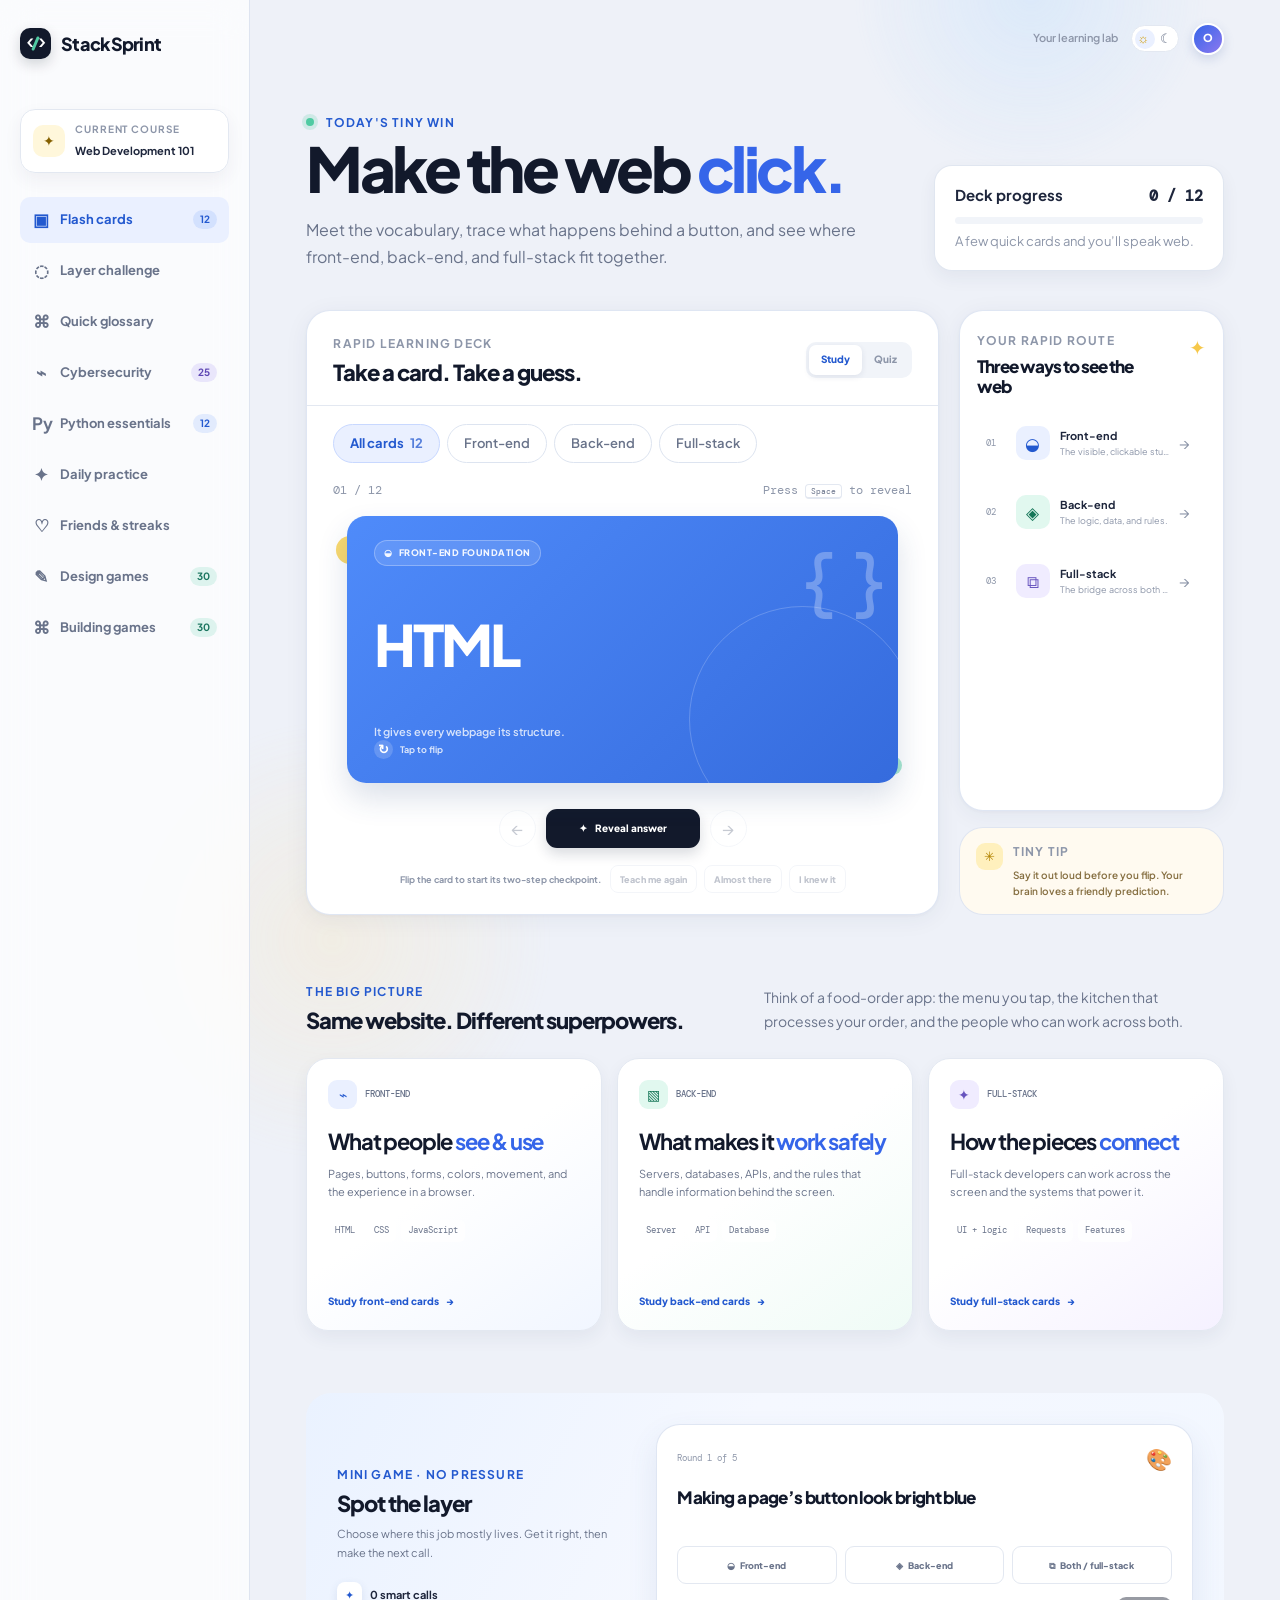
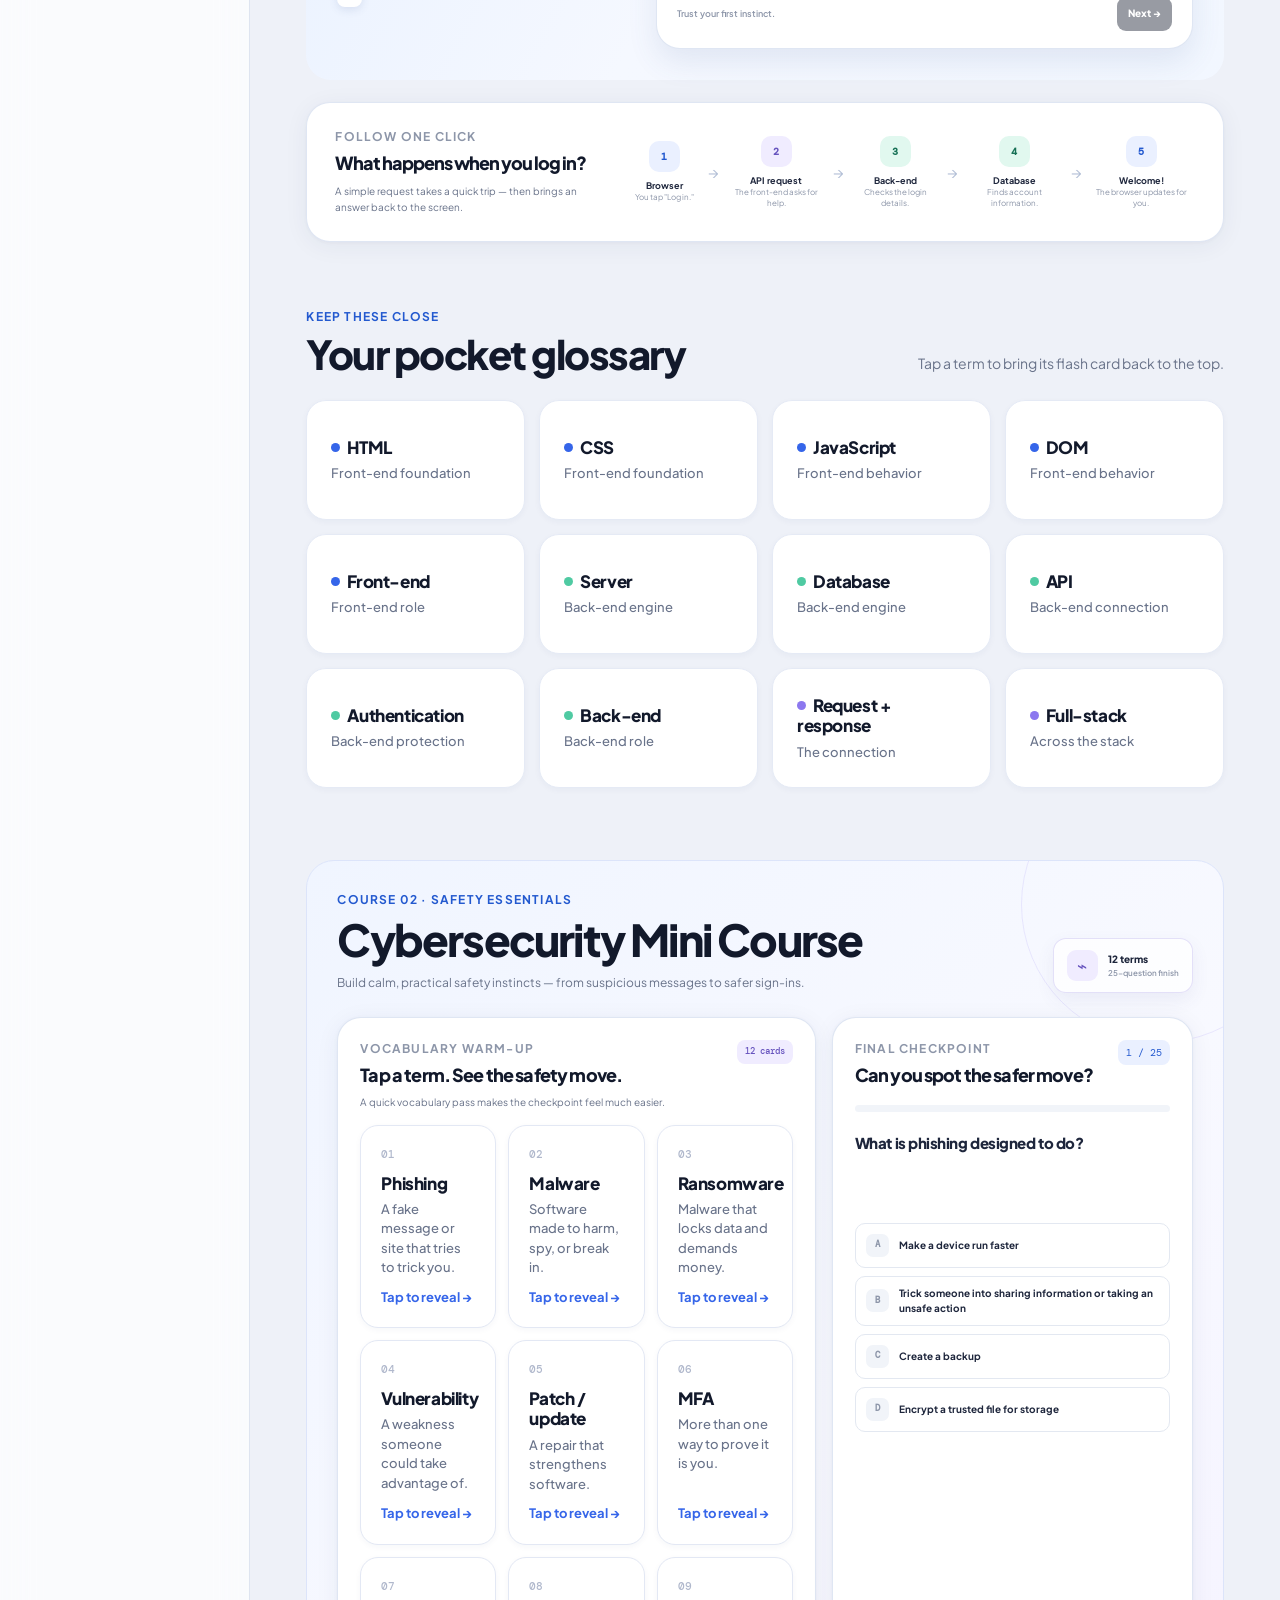
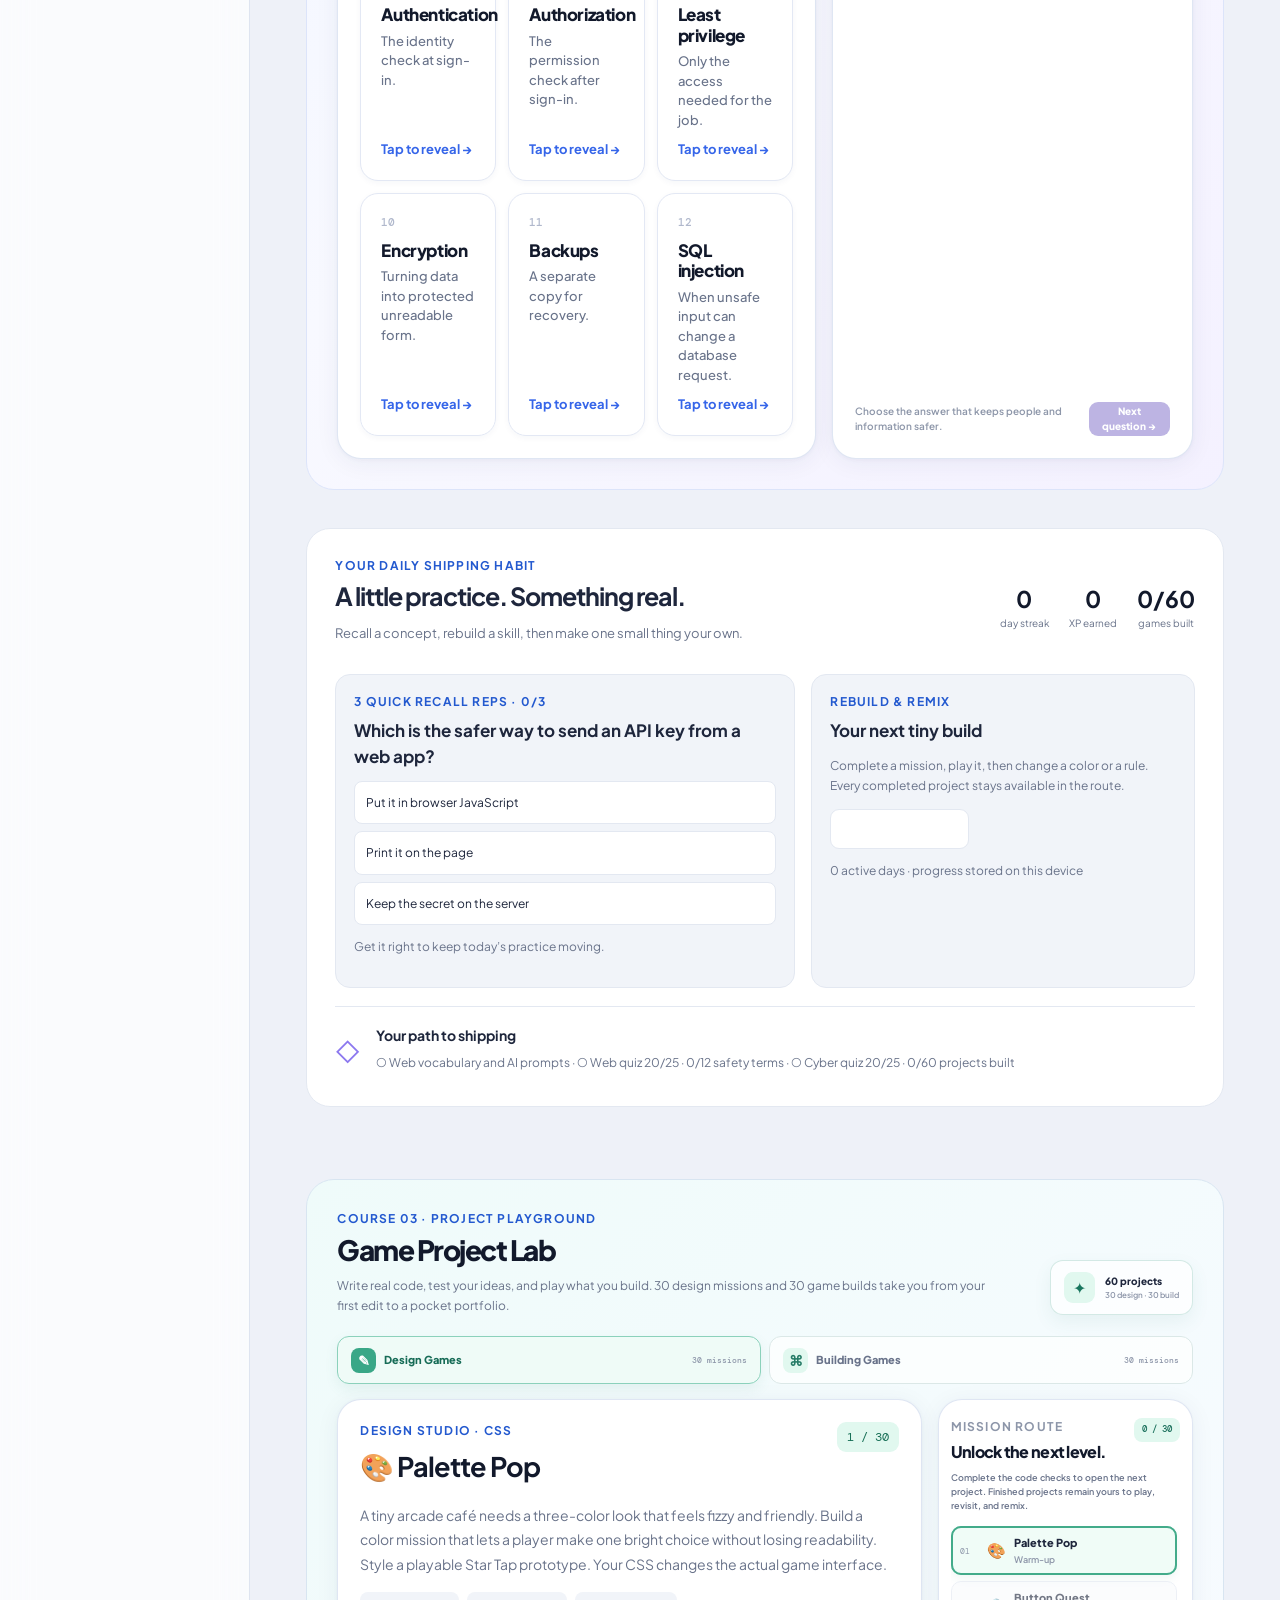
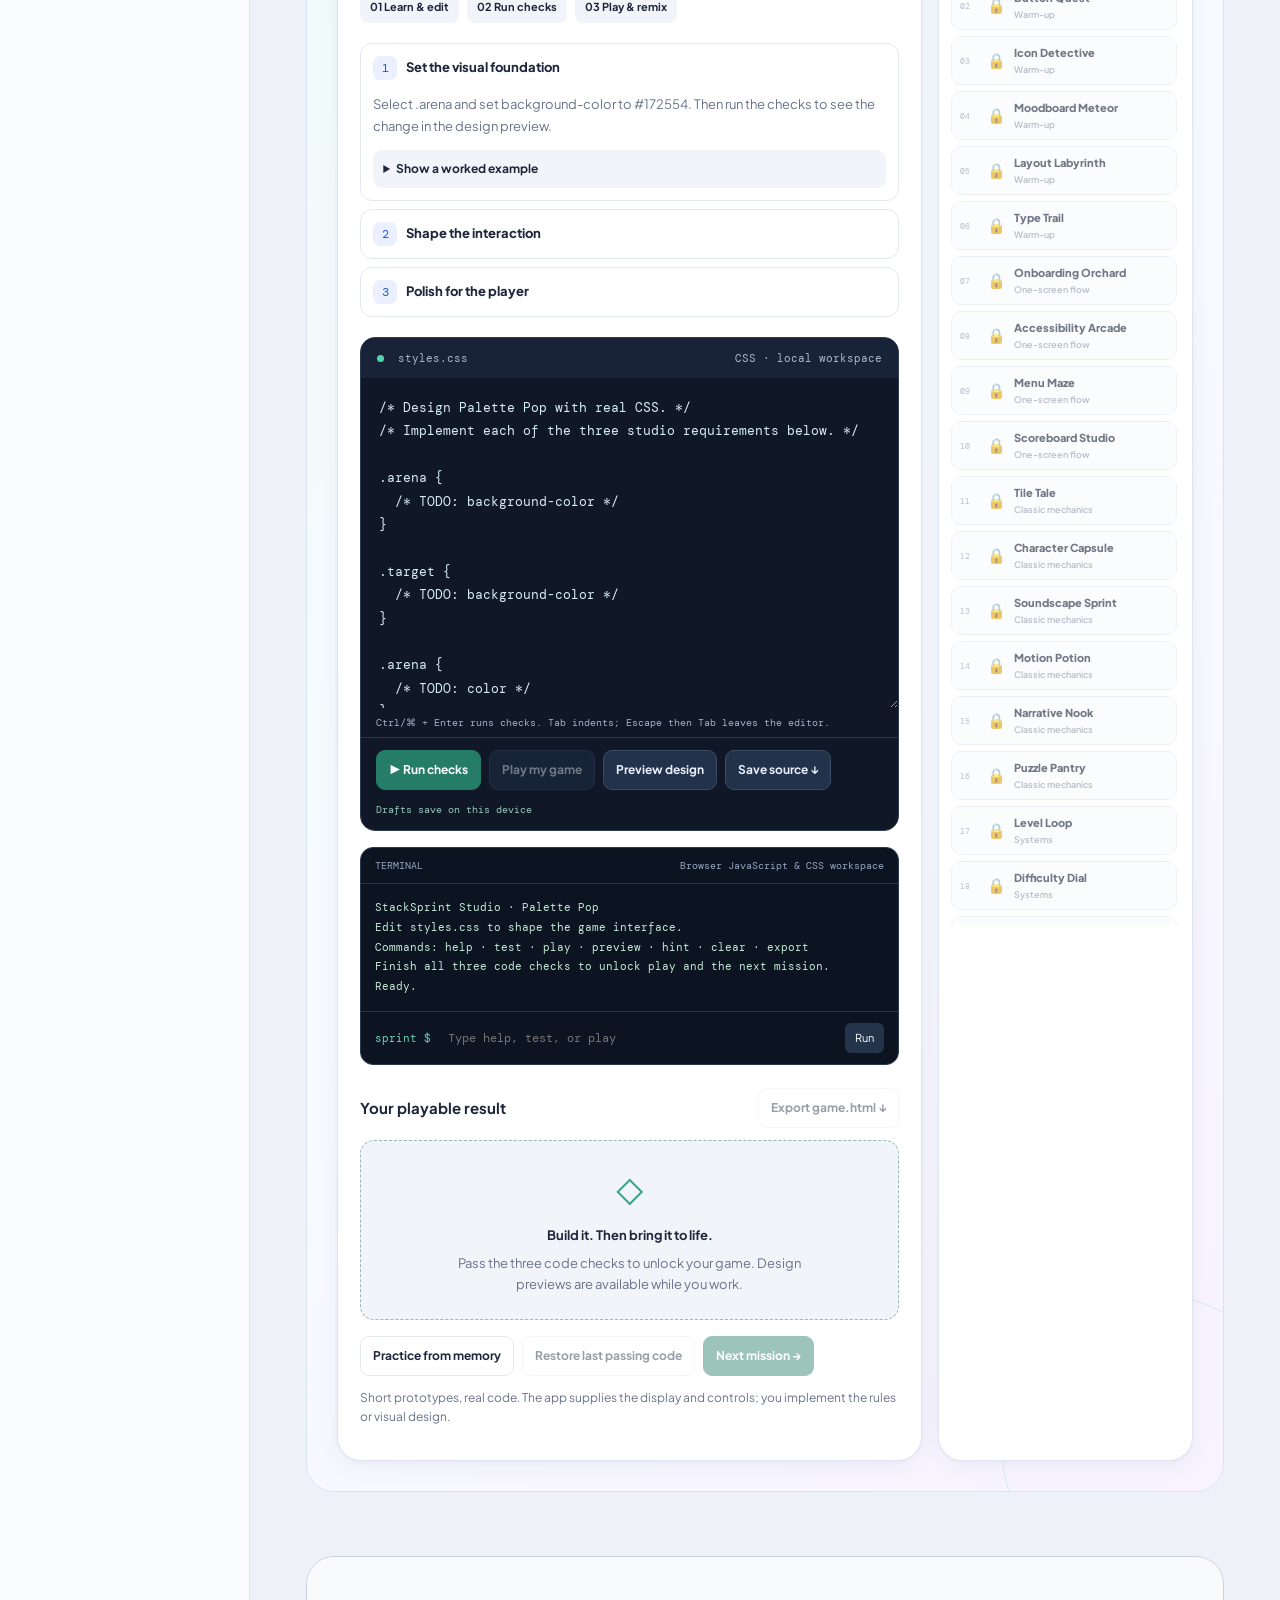
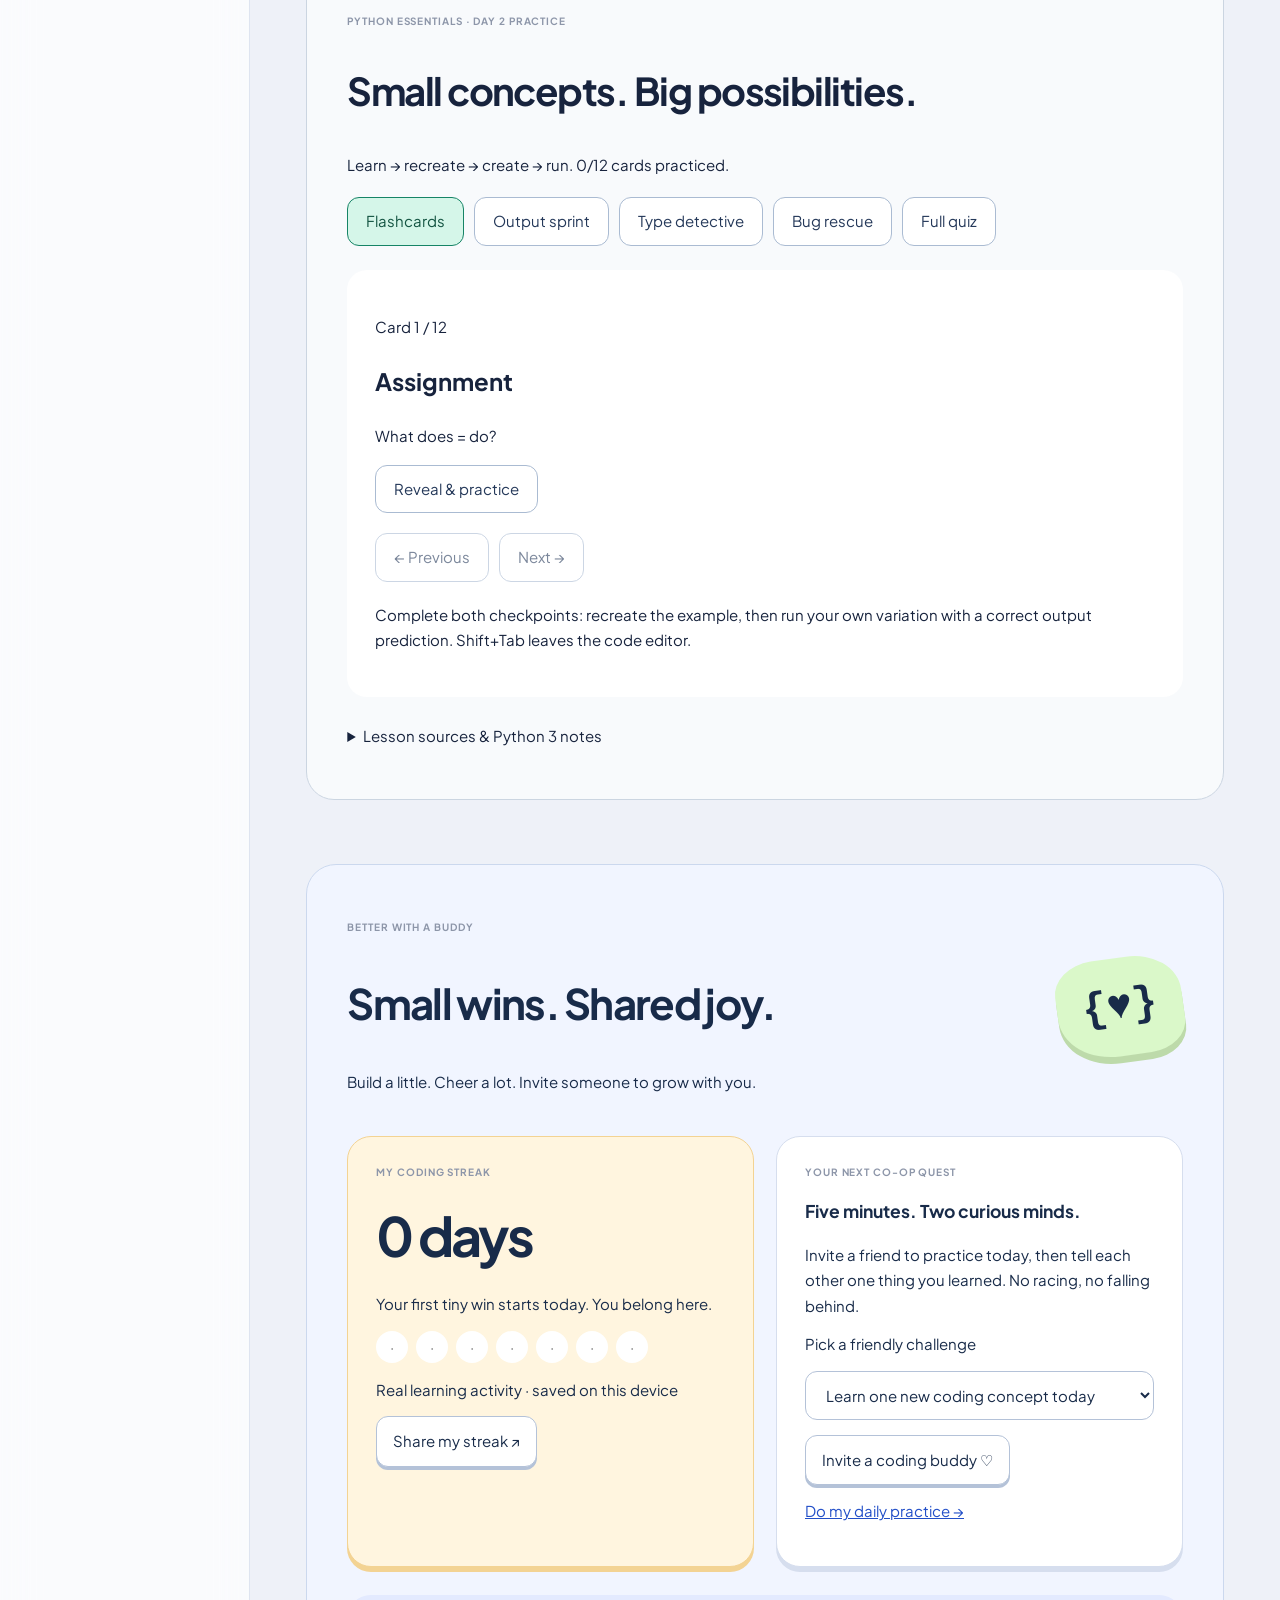
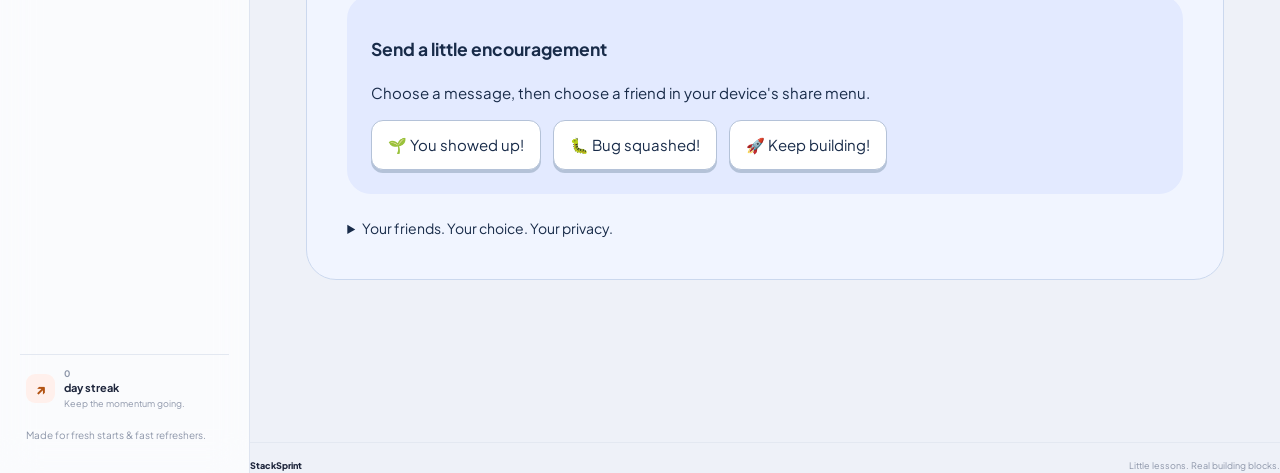
==== StackSprint/StackSprint/Web/index.html @ 01d1a257 "Add StackSprint Xcode app with bundled web runtime Co-Authored-By: Claude Opus 5.5 <noreply@anthropi" ====
<!doctype html>
<html lang="en">
  <head>
    <meta charset="UTF-8" />
    <meta name="viewport" content="width=device-width, initial-scale=1.0" />
    <meta
      name="description"
      content="Learn web development, design, and cybersecurity. Write real code, build playable games, and develop a daily shipping habit with StackSprint."
    />
    <title>StackSprint — Learn, code, design & play</title>
    <link rel="preconnect" href="https://fonts.googleapis.com" />
    <link rel="preconnect" href="https://fonts.gstatic.com" crossorigin />
    <link
      href="https://fonts.googleapis.com/css2?family=DM+Mono:wght@400;500&family=Plus+Jakarta+Sans:wght@400;500;600;700;800&display=swap"
      rel="stylesheet"
    />
    <link rel="stylesheet" href="./styles.css" />
    <link rel="stylesheet" href="./lab-studio.css" />
    <link rel="stylesheet" href="./python-course.css" />
    <link rel="stylesheet" href="./social.css" />
  </head>
  <body>
    <div class="page-glow glow-one" aria-hidden="true"></div>
    <div class="page-glow glow-two" aria-hidden="true"></div>

    <div class="app-shell">
      <aside class="sidebar" id="sidebar" aria-label="Course navigation">
        <div class="brand-lockup">
          <div class="brand-mark" aria-hidden="true">
            <span>&lt;</span><i></i><span>&gt;</span>
          </div>
          <span>StackSprint</span>
        </div>

        <div class="course-badge">
          <span class="course-badge-icon">✦</span>
          <div>
            <span class="overline">Current course</span>
            <strong>Web Development 101</strong>
          </div>
        </div>

        <nav class="side-nav" aria-label="Main navigation">
          <a class="nav-link is-active" href="#learn">
            <span class="nav-icon">▣</span>
            Flash cards
            <span class="nav-count">12</span>
          </a>
          <a class="nav-link" href="#challenge">
            <span class="nav-icon">◌</span>
            Layer challenge
          </a>
          <a class="nav-link" href="#glossary">
            <span class="nav-icon">⌘</span>
            Quick glossary
          </a>
          <a class="nav-link cyber-nav-link" href="#cybersecurity">
            <span class="nav-icon">⌁</span>
            Cybersecurity
            <span class="nav-count">25</span>
          </a>
          <a class="nav-link" href="#python-course"><span class="nav-icon">Py</span> Python essentials<span class="nav-count">12</span></a>
          <a class="nav-link" href="#dailyStudio"><span class="nav-icon">✦</span> Daily practice</a>
          <a class="nav-link" href="#friends"><span class="nav-icon">♡</span> Friends & streaks</a>
          <a class="nav-link game-lab-nav-link" href="#game-lab" data-game-track-link="design">
            <span class="nav-icon">✎</span>
            Design games
            <span class="nav-count">30</span>
          </a>
          <a class="nav-link game-lab-nav-link" href="#game-lab" data-game-track-link="building">
            <span class="nav-icon">⌘</span>
            Building games
            <span class="nav-count">30</span>
          </a>
        </nav>

        <div class="sidebar-bottom">
          <div class="streak-card">
            <div class="streak-icon" aria-hidden="true">↗</div>
            <div>
              <strong><span id="streakCount">0</span> day streak</strong>
              <span>Keep the momentum going.</span>
            </div>
          </div>
          <p class="tiny-note">Made for fresh starts &amp; fast refreshers.</p>
        </div>
      </aside>

      <div class="main-column">
        <header class="topbar">
          <button class="icon-button menu-button" id="menuButton" aria-label="Open course navigation">
            <span></span><span></span><span></span>
          </button>
          <div class="mobile-brand">StackSprint</div>
          <div class="topbar-actions">
            <span class="welcome-label">Your learning lab</span>
            <button class="theme-toggle" id="themeToggle" type="button" aria-label="Switch color theme">
              <span class="theme-sun">☼</span><span class="theme-moon">☾</span>
            </button>
            <div class="avatar" aria-label="Your profile">O</div>
          </div>
        </header>

        <main>
          <section class="hero" aria-labelledby="page-title">
            <div>
              <p class="eyebrow"><span class="pulse-dot"></span> Today's tiny win</p>
              <h1 id="page-title">Make the web <em>click.</em></h1>
              <p class="hero-copy">
                Meet the vocabulary, trace what happens behind a button, and see where
                front-end, back-end, and full-stack fit together.
              </p>
            </div>
            <div class="hero-progress" aria-label="Learning progress">
              <div class="hero-progress-top">
                <span>Deck progress</span>
                <strong><span id="progressText">0</span> / 12</strong>
              </div>
              <div class="meter" aria-hidden="true"><span id="progressBar"></span></div>
              <p id="progressMessage">A few quick cards and you'll speak web.</p>
            </div>
          </section>

          <section class="learning-layout" id="learn" aria-label="Flash-card learning area">
            <article class="study-panel panel">
              <div class="panel-topline">
                <div>
                  <p class="eyebrow muted-eyebrow">Rapid learning deck</p>
                  <h2>Take a card. Take a guess.</h2>
                </div>
                <div class="mode-switch" role="tablist" aria-label="Learning mode">
                  <button class="mode-button is-active" data-mode="study" role="tab" aria-selected="true">
                    Study
                  </button>
                  <button class="mode-button" data-mode="quiz" role="tab" aria-selected="false">
                    Quiz
                  </button>
                </div>
              </div>

              <div id="studyView">
                <div class="filter-row" role="tablist" aria-label="Filter cards by pathway">
                  <button class="filter-chip is-active" data-filter="all" role="tab" aria-selected="true">All cards <span>12</span></button>
                  <button class="filter-chip" data-filter="frontend" role="tab" aria-selected="false">Front-end</button>
                  <button class="filter-chip" data-filter="backend" role="tab" aria-selected="false">Back-end</button>
                  <button class="filter-chip" data-filter="fullstack" role="tab" aria-selected="false">Full-stack</button>
                </div>

                <div class="card-status">
                  <span id="cardCounter">01 / 12</span>
                  <span id="cardHint">Press <kbd>Space</kbd> to reveal</span>
                </div>

                <div class="flashcard-stage">
                  <button class="flashcard" id="flashcard" type="button" aria-label="Reveal flash card">
                    <span class="flashcard-inner" id="flashcardInner">
                      <span class="flashcard-face flashcard-front" id="cardFront"></span>
                      <span class="flashcard-face flashcard-back" id="cardBack"></span>
                    </span>
                  </button>
                  <div class="card-orb orb-a" aria-hidden="true"></div>
                  <div class="card-orb orb-b" aria-hidden="true"></div>
                </div>

                <section class="syntax-practice" id="syntaxPractice" hidden aria-labelledby="practiceTitle">
                  <div class="practice-heading">
                    <div>
                      <p class="eyebrow muted-eyebrow">Hands-on checkpoint</p>
                      <h3 id="practiceTitle">Read it. Type it. Build your cue.</h3>
                    </div>
                    <span class="practice-step">Step 1 of 2</span>
                  </div>
                  <div class="read-code-row">
                    <p class="read-code-prompt" id="readCodePrompt"></p>
                    <button id="readCode" class="read-code-button" type="button" aria-pressed="false">
                      <span aria-hidden="true">○</span><span id="readCodeButtonText">I read it aloud</span>
                    </button>
                  </div>
                  <div class="code-practice-row">
                    <div class="code-sample" aria-label="Code to read and type">
                      <span class="code-caption">Tiny code line</span>
                      <code id="practiceCode"></code>
                    </div>
                    <div class="typing-area">
                      <label for="codeInput">Type it once — spacing can be flexible.</label>
                      <div class="typing-field">
                        <span aria-hidden="true">›</span>
                        <input id="codeInput" type="text" autocomplete="off" autocapitalize="off" spellcheck="false" />
                      </div>
                      <div class="practice-actions">
                        <p id="typingFeedback" aria-live="polite">Write the line, then check your typing.</p>
                        <button id="checkTyping" type="button" disabled>Check my code</button>
                      </div>
                    </div>
                  </div>
                </section>

                <section class="prompt-practice" id="promptPractice" hidden aria-labelledby="promptPracticeTitle">
                  <div class="prompt-practice-heading">
                    <div>
                      <p class="eyebrow muted-eyebrow">AI prompt lab</p>
                      <h3 id="promptPracticeTitle">Prompt an agent with clarity.</h3>
                    </div>
                    <span class="practice-step">Step 2 of 2</span>
                  </div>
                  <div class="prompt-progress-row">
                    <div class="prompt-dots" id="promptDots" aria-label="0 of 3 prompts completed"></div>
                    <span id="promptProgressText">0 / 3 clear prompts</span>
                  </div>
                  <div id="promptExercise">
                    <div class="prompt-task-card">
                      <span class="prompt-number" id="promptNumber">Prompt 1 of 3</span>
                      <p id="promptTaskText"></p>
                      <p class="prompt-hint" id="promptHint"></p>
                    </div>
                    <div class="prompt-ingredients">
                      <span>Strong prompt ingredients</span>
                      <ul id="promptIngredients"></ul>
                    </div>
                    <label for="aiPromptInput">Write a request for an AI coding agent</label>
                    <textarea id="aiPromptInput" rows="3" autocomplete="off" autocapitalize="sentences" spellcheck="true" placeholder="For example: Ask the agent to…"></textarea>
                    <div class="prompt-actions">
                      <p id="promptFeedback" aria-live="polite">Use the term accurately and be specific about the result you want.</p>
                      <button id="checkPrompt" type="button" disabled>Check my prompt</button>
                    </div>
                  </div>
                  <div class="prompt-success" id="promptSuccess" hidden aria-live="polite">
                    <span aria-hidden="true">✦</span>
                    <div><strong>Three strong prompts complete.</strong><p>Your next card is unlocked.</p></div>
                  </div>
                </section>

                <div class="study-controls">
                  <button class="round-control" id="previousCard" type="button" aria-label="Previous card">←</button>
                  <button class="reveal-button" id="flipCard" type="button">
                    <span id="flipButtonIcon">✦</span><span id="flipButtonText">Reveal answer</span>
                  </button>
                  <button class="round-control" id="nextCard" type="button" aria-label="Next card">→</button>
                </div>

                <div class="confidence-row" aria-label="How well did you know this card">
                  <span class="confidence-label" id="confidenceLabel">Type the mini code line to unlock this card.</span>
                  <button class="confidence-button again" data-confidence="again" type="button" disabled>Teach me again</button>
                  <button class="confidence-button almost" data-confidence="almost" type="button" disabled>Almost there</button>
                  <button class="confidence-button nailed" data-confidence="nailed" type="button" disabled>I knew it</button>
                </div>
              </div>

              <div class="quiz-view" id="quizView" hidden>
                <div class="quiz-header">
                  <div>
                    <p class="eyebrow muted-eyebrow">25-question skills check</p>
                    <h3 id="quizTitle">Can you apply it?</h3>
                  </div>
                  <span class="quiz-count" id="quizCounter">1 / 25</span>
                </div>
                <div class="quiz-meter"><span id="quizProgress"></span></div>
                <p class="quiz-question" id="quizQuestion"></p>
                <div class="answer-list" id="answerList"></div>
                <div class="quiz-footer">
                  <p id="quizFeedback" class="quiz-feedback" aria-live="polite">Pick the answer that feels most true.</p>
                  <button class="next-question" id="nextQuestion" type="button" disabled>Next question <span>→</span></button>
                </div>
              </div>
            </article>

            <aside class="right-rail" aria-label="Learning shortcuts">
              <section class="route-card panel">
                <div class="route-heading">
                  <div>
                    <p class="eyebrow muted-eyebrow">Your rapid route</p>
                    <h2>Three ways to see the web</h2>
                  </div>
                  <span class="route-spark" aria-hidden="true">✦</span>
                </div>

                <button class="route-stop frontend-stop" data-topic-link="frontend" type="button">
                  <span class="stop-number">01</span>
                  <span class="stop-art">◒</span>
                  <span class="stop-copy"><strong>Front-end</strong><small>The visible, clickable stuff.</small></span>
                  <span class="stop-arrow">→</span>
                </button>
                <button class="route-stop backend-stop" data-topic-link="backend" type="button">
                  <span class="stop-number">02</span>
                  <span class="stop-art">◈</span>
                  <span class="stop-copy"><strong>Back-end</strong><small>The logic, data, and rules.</small></span>
                  <span class="stop-arrow">→</span>
                </button>
                <button class="route-stop fullstack-stop" data-topic-link="fullstack" type="button">
                  <span class="stop-number">03</span>
                  <span class="stop-art">⧉</span>
                  <span class="stop-copy"><strong>Full-stack</strong><small>The bridge across both sides.</small></span>
                  <span class="stop-arrow">→</span>
                </button>
              </section>

              <section class="tip-card panel">
                <div class="tip-star" aria-hidden="true">✳</div>
                <div>
                  <p class="eyebrow muted-eyebrow">Tiny tip</p>
                  <p>Say it out loud before you flip. Your brain loves a friendly prediction.</p>
                </div>
              </section>
            </aside>
          </section>

          <section class="difference-section" aria-labelledby="difference-title">
            <div class="section-heading">
              <div>
                <p class="eyebrow">The big picture</p>
                <h2 id="difference-title">Same website. Different superpowers.</h2>
              </div>
              <p>Think of a food-order app: the menu you tap, the kitchen that processes your order, and the people who can work across both.</p>
            </div>

            <div class="role-grid">
              <article class="role-card role-frontend">
                <div class="role-card-top"><span class="role-icon">⌁</span><span class="role-label">Front-end</span></div>
                <h3>What people <em>see &amp; use</em></h3>
                <p>Pages, buttons, forms, colors, movement, and the experience in a browser.</p>
                <div class="role-tags"><span>HTML</span><span>CSS</span><span>JavaScript</span></div>
                <button class="text-link" data-topic-link="frontend" type="button">Study front-end cards <span>→</span></button>
              </article>
              <article class="role-card role-backend">
                <div class="role-card-top"><span class="role-icon">▧</span><span class="role-label">Back-end</span></div>
                <h3>What makes it <em>work safely</em></h3>
                <p>Servers, databases, APIs, and the rules that handle information behind the screen.</p>
                <div class="role-tags"><span>Server</span><span>API</span><span>Database</span></div>
                <button class="text-link" data-topic-link="backend" type="button">Study back-end cards <span>→</span></button>
              </article>
              <article class="role-card role-fullstack">
                <div class="role-card-top"><span class="role-icon">✦</span><span class="role-label">Full-stack</span></div>
                <h3>How the pieces <em>connect</em></h3>
                <p>Full-stack developers can work across the screen and the systems that power it.</p>
                <div class="role-tags"><span>UI + logic</span><span>Requests</span><span>Features</span></div>
                <button class="text-link" data-topic-link="fullstack" type="button">Study full-stack cards <span>→</span></button>
              </article>
            </div>
          </section>

          <section class="challenge-section" id="challenge" aria-labelledby="challenge-title">
            <div class="challenge-copy">
              <p class="eyebrow">Mini game · no pressure</p>
              <h2 id="challenge-title">Spot the layer</h2>
              <p>Choose where this job mostly lives. Get it right, then make the next call.</p>
              <div class="challenge-score"><span class="score-ring">✦</span><strong><span id="challengeScore">0</span> smart calls</strong></div>
            </div>
            <div class="challenge-game panel">
              <div class="challenge-game-top">
                <span class="challenge-counter" id="challengeCounter">Round 1 of 5</span>
                <span class="challenge-emoji" id="challengeEmoji" aria-hidden="true">🎨</span>
              </div>
              <p class="challenge-prompt" id="challengePrompt">Making a page's button look bright blue</p>
              <div class="layer-choice-list" id="layerChoiceList">
                <button type="button" class="layer-choice" data-layer="frontend"><span>◒</span> Front-end</button>
                <button type="button" class="layer-choice" data-layer="backend"><span>◈</span> Back-end</button>
                <button type="button" class="layer-choice" data-layer="fullstack"><span>⧉</span> Both / full-stack</button>
              </div>
              <div class="challenge-footer">
                <p id="challengeFeedback" aria-live="polite">Trust your first instinct.</p>
                <button type="button" id="nextChallenge" class="small-next" disabled>Next <span>→</span></button>
              </div>
            </div>
          </section>

          <section class="journey-section panel" aria-labelledby="journey-title">
            <div class="journey-intro">
              <p class="eyebrow muted-eyebrow">Follow one click</p>
              <h2 id="journey-title">What happens when you log in?</h2>
              <p>A simple request takes a quick trip — then brings an answer back to the screen.</p>
            </div>
            <ol class="journey-steps">
              <li><span class="journey-icon frontend-icon">1</span><div><strong>Browser</strong><small>You tap "Log in."</small></div></li>
              <li><span class="journey-line" aria-hidden="true">→</span></li>
              <li><span class="journey-icon both-icon">2</span><div><strong>API request</strong><small>The front-end asks for help.</small></div></li>
              <li><span class="journey-line" aria-hidden="true">→</span></li>
              <li><span class="journey-icon backend-icon">3</span><div><strong>Back-end</strong><small>Checks the login details.</small></div></li>
              <li><span class="journey-line" aria-hidden="true">→</span></li>
              <li><span class="journey-icon backend-icon">4</span><div><strong>Database</strong><small>Finds account information.</small></div></li>
              <li><span class="journey-line" aria-hidden="true">→</span></li>
              <li><span class="journey-icon frontend-icon">5</span><div><strong>Welcome!</strong><small>The browser updates for you.</small></div></li>
            </ol>
          </section>

          <section class="glossary-section" id="glossary" aria-labelledby="glossary-title">
            <div class="section-heading compact-heading">
              <div>
                <p class="eyebrow">Keep these close</p>
                <h2 id="glossary-title">Your pocket glossary</h2>
              </div>
              <p>Tap a term to bring its flash card back to the top.</p>
            </div>
            <div class="glossary-grid" id="glossaryGrid"></div>
          </section>

          <section class="cyber-course" id="cybersecurity" aria-labelledby="cyber-course-title">
            <div class="cyber-course-heading">
              <div>
                <p class="eyebrow">Course 02 · Safety essentials</p>
                <h2 id="cyber-course-title">Cybersecurity Mini Course</h2>
                <p>Build calm, practical safety instincts — from suspicious messages to safer sign-ins.</p>
              </div>
              <div class="cyber-course-badge" aria-label="12 vocabulary cards and 25 quiz questions">
                <span aria-hidden="true">⌁</span>
                <div><strong>12 terms</strong><small>25-question finish</small></div>
              </div>
            </div>

            <div class="cyber-course-layout">
              <section class="cyber-vocab-panel panel" aria-labelledby="cyber-vocab-title">
                <div class="cyber-panel-heading">
                  <div>
                    <p class="eyebrow muted-eyebrow">Vocabulary warm-up</p>
                    <h3 id="cyber-vocab-title">Tap a term. See the safety move.</h3>
                  </div>
                  <span class="cyber-card-count">12 cards</span>
                </div>
                <p class="cyber-panel-copy">A quick vocabulary pass makes the checkpoint feel much easier.</p>
                <div class="cyber-vocab-grid" id="cyberVocabGrid" aria-label="Cybersecurity vocabulary cards"></div>
              </section>

              <section class="cyber-quiz-panel panel" aria-labelledby="cyber-quiz-title">
                <div id="cyberQuiz">
                  <div class="cyber-quiz-header">
                    <div>
                      <p class="eyebrow muted-eyebrow">Final checkpoint</p>
                      <h3 id="cyber-quiz-title">Can you spot the safer move?</h3>
                    </div>
                    <span class="quiz-count" id="cyberQuizCounter">1 / 25</span>
                  </div>
                  <div class="quiz-meter cyber-quiz-meter"><span id="cyberQuizProgress"></span></div>
                  <p class="cyber-quiz-question" id="cyberQuizQuestion"></p>
                  <div class="cyber-answer-list" id="cyberAnswerList"></div>
                  <div class="cyber-quiz-footer">
                    <p id="cyberQuizFeedback" class="quiz-feedback" aria-live="polite">Choose the answer that keeps people and information safer.</p>
                    <button class="next-question cyber-next-question" id="cyberNextQuestion" type="button" disabled>Next question <span>→</span></button>
                  </div>
                </div>
              </section>
            </div>
          </section>

          <section class="daily-studio" id="dailyStudio" aria-label="Daily practice and course progress"></section>
          <section class="game-lab" id="game-lab" aria-labelledby="game-lab-title">
            <div class="game-lab-heading">
              <div>
                <p class="eyebrow">Course 03 · Project playground</p>
                <h2 id="game-lab-title">Game Project Lab</h2>
                <p>Choose a creative track, then earn your way through 30 tiny game projects. Every mission has three checks, so each next build is unlocked by something you can explain.</p>
              </div>
              <div class="game-lab-badge" aria-label="60 beginner game projects">
                <span aria-hidden="true">✦</span>
                <div><strong>60 projects</strong><small>30 design · 30 build</small></div>
              </div>
            </div>

            <div class="game-track-tabs" role="tablist" aria-label="Game Project Lab tracks">
              <button class="game-track-tab is-active" id="designGamesTab" data-game-track="design" type="button" role="tab" aria-selected="true" aria-controls="gameProjectWorkspace">
                <span aria-hidden="true">✎</span> Design Games <small>30 missions</small>
              </button>
              <button class="game-track-tab" id="buildingGamesTab" data-game-track="building" type="button" role="tab" aria-selected="false" aria-controls="gameProjectWorkspace">
                <span aria-hidden="true">⌘</span> Building Games <small>30 missions</small>
              </button>
            </div>

            <div class="game-lab-layout">
              <section class="game-project-workspace panel" id="gameProjectWorkspace" role="tabpanel" aria-labelledby="designGamesTab">
                <div id="gameProjectMission"></div>
              </section>

              <aside class="game-project-route panel" aria-labelledby="game-project-route-title">
                <div class="game-route-heading">
                  <div>
                    <p class="eyebrow muted-eyebrow">Mission route</p>
                    <h3 id="game-project-route-title">Unlock the next level.</h3>
                  </div>
                  <span id="gameTrackProgress" class="game-track-progress">0 / 30</span>
                </div>
                <p id="gameRouteCopy" class="game-route-copy">Start with one screen, then earn your way to a playful capstone.</p>
                <div class="game-project-map" id="gameProjectMap" aria-live="polite"></div>
              </aside>
            </div>
          </section>
          <section id="python-course" class="python-course" aria-label="Python essentials"></section>
          <section id="friends" class="friends-section" aria-label="Friends and streak sharing"></section>
        </main>

        <footer class="footer">
          <span>StackSprint</span>
          <span>Little lessons. Real building blocks.</span>
        </footer>
      </div>
    </div>

    <div class="toast" id="toast" role="status" aria-live="polite"></div>
    <div class="sparkle-layer" id="sparkleLayer" aria-hidden="true"></div>
    <script src="./app.js"></script>
    <script src="./lab-curriculum.js"></script>
    <script src="./lab-runtime.js"></script>
    <script src="./lab-studio.js"></script>
    <script src="./python-runtime.js"></script>
    <script src="./python-course.js"></script>
    <script src="./social.js"></script>
  </body>
</html>
---- StackSprint/StackSprint/Web/styles.css ----
:root {
  --ink: #1e263c;
  --ink-strong: #12192b;
  --muted: #69738a;
  --quiet: #8d96a9;
  --page: #eef1f8;
  --surface: #ffffff;
  --surface-soft: #f1f4f9;
  --line: #e3e8f1;
  --blue: #3565e9;
  --blue-deep: #2359cf;
  --blue-soft: #eaf0ff;
  --mint: #4fcaa2;
  --mint-soft: #e1f8ef;
  --coral: #f7826f;
  --coral-soft: #fff0ec;
  --yellow: #f6c84a;
  --yellow-soft: #fff7db;
  --violet: #8c78ef;
  --violet-soft: #f0ecff;
  --shadow: 0 14px 34px rgba(34, 51, 85, 0.08);
  --shadow-sm: 0 7px 18px rgba(34, 51, 85, 0.06);
  --radius-lg: 22px;
  --radius-md: 15px;
  --radius-sm: 10px;
  --font: "Plus Jakarta Sans", ui-sans-serif, -apple-system, BlinkMacSystemFont, "Segoe UI", sans-serif;
  --mono: "DM Mono", "SFMono-Regular", Consolas, monospace;
}

* { box-sizing: border-box; }

html { scroll-behavior: smooth; }

body {
  margin: 0;
  min-width: 320px;
  color: var(--ink);
  background: var(--page);
  font-family: var(--font);
  font-size: 15px;
  line-height: 1.5;
  -webkit-font-smoothing: antialiased;
  text-rendering: optimizeLegibility;
}

button, a { font: inherit; }
button { color: inherit; }
button:focus-visible, a:focus-visible { outline: 3px solid rgba(62, 123, 250, 0.42); outline-offset: 3px; }

.page-glow { position: fixed; z-index: -1; border-radius: 50%; pointer-events: none; filter: blur(2px); opacity: .58; }
.glow-one { width: 370px; height: 370px; top: -190px; right: 5vw; background: radial-gradient(circle, rgba(169, 213, 255, .45), rgba(169, 213, 255, 0) 68%); }
.glow-two { width: 460px; height: 460px; bottom: -270px; left: 8vw; background: radial-gradient(circle, rgba(255, 225, 160, .38), rgba(255, 225, 160, 0) 68%); }

.app-shell { display: grid; grid-template-columns: 250px minmax(0, 1fr); max-width: 1600px; min-height: 100vh; margin: 0 auto; }

.sidebar {
  position: sticky;
  top: 0;
  display: flex;
  flex-direction: column;
  min-height: 100vh;
  padding: 28px 20px 23px;
  border-right: 1px solid rgba(215, 223, 237, .82);
  background: rgba(255, 255, 255, .72);
  backdrop-filter: blur(18px);
}

.brand-lockup, .mobile-brand { display: flex; align-items: center; gap: 10px; color: var(--ink-strong); font-size: 18px; font-weight: 800; letter-spacing: -0.7px; }
.brand-mark { display: flex; align-items: center; justify-content: center; gap: 1px; width: 31px; height: 31px; border-radius: 10px; color: white; background: var(--ink-strong); font-family: var(--mono); font-size: 13px; box-shadow: 0 5px 13px rgba(18, 25, 43, .18); }
.brand-mark i { width: 3px; height: 15px; border-radius: 3px; background: var(--mint); transform: rotate(23deg); }

.course-badge { display: flex; align-items: center; gap: 10px; margin: 50px 0 24px; padding: 12px; border: 1px solid var(--line); border-radius: var(--radius-md); background: rgba(255,255,255,.85); box-shadow: var(--shadow-sm); }
.course-badge-icon { display: grid; place-items: center; width: 32px; height: 32px; border-radius: 10px; color: #856000; background: var(--yellow-soft); font-size: 14px; }
.course-badge div { min-width: 0; }
.course-badge strong { display: block; overflow: hidden; color: var(--ink); font-size: 11px; font-weight: 700; white-space: nowrap; text-overflow: ellipsis; }
.overline, .eyebrow { display: block; margin: 0 0 6px; color: var(--blue-deep); font-size: 12px; font-weight: 700; letter-spacing: 1.2px; text-transform: uppercase; }
.overline { color: var(--quiet); font-size: 10px; letter-spacing: .9px; }

.side-nav { display: grid; gap: 5px; }
.nav-link { display: flex; align-items: center; gap: 10px; min-height: 46px; padding: 0 12px; border-radius: 10px; color: var(--muted); font-size: 13px; font-weight: 700; text-decoration: none; transition: color .2s ease, background .2s ease, transform .2s ease; }
.nav-link:hover { color: var(--ink); background: var(--surface-soft); transform: translateX(2px); }
.nav-link.is-active { color: var(--blue-deep); background: var(--blue-soft); }
.nav-icon { width: 18px; color: currentColor; font-size: 17px; text-align: center; }
.nav-count { margin-left: auto; padding: 2px 7px; border-radius: 999px; color: var(--blue-deep); background: rgba(62,123,250,.13); font-size: 10px; }
.sidebar-bottom { margin-top: auto; }
.streak-card { display: flex; gap: 9px; align-items: center; padding: 12px 6px; border-top: 1px solid var(--line); }
.streak-icon { display: grid; place-items: center; width: 29px; height: 29px; border-radius: 9px; color: #b25313; background: var(--coral-soft); font-weight: 800; }
.streak-card strong { display: block; color: var(--ink); font-size: 11px; }
.streak-card span { display: block; color: var(--quiet); font-size: 9px; }
.tiny-note { margin: 6px; color: var(--quiet); font-size: 10px; line-height: 1.55; }

.main-column { min-width: 0; }
.topbar { display: flex; align-items: center; justify-content: flex-end; min-height: 77px; padding: 18px clamp(22px, 4.4vw, 66px); }
.topbar-actions { display: flex; align-items: center; gap: 13px; }
.welcome-label { color: var(--quiet); font-size: 11px; font-weight: 600; }
.avatar { display: grid; place-items: center; width: 32px; height: 32px; border: 2px solid white; border-radius: 50%; color: white; background: linear-gradient(135deg, var(--blue), var(--violet)); font-size: 11px; font-weight: 800; box-shadow: 0 4px 11px rgba(68, 101, 170, .2); }
.theme-toggle { position: relative; display: flex; align-items: center; justify-content: space-around; width: 48px; height: 27px; padding: 0; border: 1px solid var(--line); border-radius: 999px; color: var(--muted); background: var(--surface); cursor: pointer; }
.theme-toggle::before { position: absolute; left: 3px; width: 20px; height: 20px; border-radius: 50%; background: var(--blue-soft); content: ""; transition: transform .28s ease, background .28s ease; }
.theme-toggle span { position: relative; z-index: 1; font-size: 13px; line-height: 1; }
.theme-sun { color: #d19b00; }.theme-moon { color: var(--muted); }
.menu-button, .mobile-brand { display: none; }

main { width: min(100%, 1330px); margin: 0 auto; padding: 10px clamp(22px, 4.4vw, 66px) 48px; }
.hero { display: flex; align-items: end; justify-content: space-between; gap: 42px; margin: 27px 0 39px; }
.hero h1 { max-width: 620px; margin: 0; color: var(--ink-strong); font-size: clamp(38px, 5vw, 62px); font-weight: 800; letter-spacing: -3.5px; line-height: .97; }
.hero h1 em, .role-card h3 em { color: var(--blue); font-style: normal; }
.hero-copy { max-width: 560px; margin: 18px 0 0; color: var(--muted); font-size: 16px; line-height: 1.7; }
.pulse-dot { display: inline-block; width: 8px; height: 8px; margin: 0 8px 1px 0; border-radius: 50%; background: var(--mint); box-shadow: 0 0 0 4px rgba(79,202,162,.2); }
.hero-progress { width: min(290px, 100%); padding: 18px 20px; border: 1px solid rgba(222,228,239,.92); border-radius: 18px; background: white; box-shadow: var(--shadow-sm); }
.hero-progress-top { display: flex; justify-content: space-between; align-items: baseline; color: var(--ink); font-size: 15px; font-weight: 700; }
.hero-progress-top strong { color: var(--ink); font-family: var(--mono); font-size: 15px; }
.meter, .quiz-meter { height: 7px; overflow: hidden; margin: 10px 0 8px; border-radius: 99px; background: var(--surface-soft); }
.meter span, .quiz-meter span { display: block; width: 0%; height: 100%; border-radius: inherit; background: linear-gradient(90deg, var(--blue), #6fa0ff); transition: width .45s cubic-bezier(.22,1,.36,1); }
.hero-progress p { margin: 0; color: var(--quiet); font-size: 13px; line-height: 1.5; }

.learning-layout { display: grid; grid-template-columns: minmax(0, 1fr) minmax(265px, .39fr); gap: 20px; align-items: stretch; }
.panel { border: 1px solid rgba(220, 228, 242, .9); border-radius: 24px; background: white; box-shadow: 0 4px 24px rgba(30,45,90,.06), 0 1px 4px rgba(30,45,90,.04); }
.study-panel { overflow: hidden; }
.panel-topline { display: flex; align-items: center; justify-content: space-between; gap: 18px; padding: 24px 26px 20px; border-bottom: 1px solid var(--line); }
.panel-topline h2, .route-card h2, .difference-section h2, .challenge-section h2, .journey-section h2, .glossary-section h2 { margin: 0; color: var(--ink-strong); font-size: 22px; font-weight: 800; letter-spacing: -1px; line-height: 1.2; }
.glossary-section h2, .cyber-course-heading h2, .game-lab-heading h2 { font-size: clamp(28px, 3.5vw, 40px); letter-spacing: -1.5px; line-height: 1.1; }
.muted-eyebrow { color: var(--quiet); }
.mode-switch { display: inline-flex; padding: 3px; border-radius: 10px; background: var(--surface-soft); }
.mode-button { min-height: 30px; padding: 0 12px; border: 0; border-radius: 7px; color: var(--quiet); background: transparent; font-size: 10px; font-weight: 800; cursor: pointer; transition: .2s ease; }
.mode-button.is-active { color: var(--blue-deep); background: var(--surface); box-shadow: 0 2px 6px rgba(28,47,84,.09); }

#studyView { padding: 18px 26px 21px; }
.filter-row { display: flex; flex-wrap: wrap; gap: 7px; }
.filter-chip { padding: 9px 16px; border: 1px solid #dde4f0; border-radius: 999px; color: var(--muted); background: var(--surface); font-size: 13px; font-weight: 600; cursor: pointer; transition: .2s ease; }
.filter-chip:hover { color: var(--ink); border-color: #b8caee; background: white; }
.filter-chip.is-active { color: var(--blue-deep); border-color: #c8d8ff; background: var(--blue-soft); font-weight: 700; }
.filter-chip span { margin-left: 4px; opacity: .75; }
.card-status { display: flex; justify-content: space-between; align-items: center; margin: 18px 0 10px; color: var(--quiet); font-family: var(--mono); font-size: 12px; }
kbd { padding: 1px 5px; border: 1px solid var(--line); border-bottom-width: 2px; border-radius: 4px; color: var(--muted); background: var(--surface); font-family: var(--mono); font-size: 8px; }

.flashcard-stage { position: relative; display: grid; place-items: center; min-height: 286px; padding: 4px 14px 9px; perspective: 1200px; }
.flashcard { position: relative; z-index: 1; width: min(100%, 625px); height: 267px; padding: 0; border: 0; border-radius: 19px; background: none; cursor: pointer; perspective: inherit; }
.flashcard-inner { position: relative; display: block; width: 100%; height: 100%; transition: transform .55s cubic-bezier(.2,.72,.29,1); transform-style: preserve-3d; }
.flashcard.is-flipped .flashcard-inner { transform: rotateY(180deg); }
.flashcard-face { position: absolute; inset: 0; display: flex; flex-direction: column; align-items: flex-start; justify-content: space-between; overflow: hidden; padding: 24px 27px; border-radius: 19px; text-align: left; backface-visibility: hidden; box-shadow: 0 15px 30px rgba(37,66,125,.16); }
.flashcard-front { color: white; background: linear-gradient(137deg, #5488f7 0%, #3e70e3 56%, #315bc6 100%); }
.flashcard-back { color: var(--ink); background: linear-gradient(139deg, #eff5ff, #fbfdff); transform: rotateY(180deg); }
.flashcard[data-tone="frontend"] .flashcard-front { background: linear-gradient(137deg, #4f8bfa, #356bdd); }
.flashcard[data-tone="backend"] .flashcard-front { background: linear-gradient(137deg, #47b895, #268c72); }
.flashcard[data-tone="fullstack"] .flashcard-front { background: linear-gradient(137deg, #927be8, #6c5ac8); }
.flashcard-front::before, .flashcard-back::before { position: absolute; right: -18px; bottom: -50px; width: 225px; height: 225px; border: 1px solid rgba(255,255,255,.2); border-radius: 50%; content: ""; }
.flashcard-front::after { position: absolute; top: 19px; right: 24px; color: rgba(255,255,255,.28); content: "{ }"; font-family: var(--mono); font-size: 67px; font-weight: 500; letter-spacing: -15px; }
.card-category, .card-back-category { position: relative; z-index: 1; display: inline-flex; align-items: center; gap: 6px; padding: 5px 9px; border: 1px solid rgba(255,255,255,.28); border-radius: 99px; color: rgba(255,255,255,.93); background: rgba(255,255,255,.12); font-size: 9px; font-weight: 800; letter-spacing: .5px; text-transform: uppercase; }
.card-back-category { border-color: #d8e3fa; color: var(--blue-deep); background: #e7efff; }
.card-term { position: relative; z-index: 1; margin: auto 0; max-width: 78%; color: inherit; font-size: clamp(36px, 5vw, 57px); font-weight: 800; letter-spacing: -3.2px; line-height: 1; }
.card-clue { position: relative; z-index: 1; max-width: 74%; color: rgba(255,255,255,.78); font-size: 11px; font-weight: 600; line-height: 1.55; }
.flip-cue { position: relative; z-index: 1; display: flex; align-items: center; gap: 7px; color: rgba(255,255,255,.8); font-size: 9px; font-weight: 700; }
.flip-cue b { display: grid; place-items: center; width: 19px; height: 19px; border-radius: 50%; color: white; background: rgba(255,255,255,.17); font-size: 13px; }
.answer-title { position: relative; z-index: 1; margin-top: 13px; color: var(--ink-strong); font-size: 22px; font-weight: 800; letter-spacing: -1px; }
.answer-definition { position: relative; z-index: 1; max-width: 85%; margin: auto 0 14px; color: var(--ink); font-size: 16px; font-weight: 600; letter-spacing: -.35px; line-height: 1.5; }
.answer-example { position: relative; z-index: 1; padding-top: 10px; border-top: 1px solid #dbe5f8; color: var(--muted); font-size: 10px; line-height: 1.55; }
.answer-example b { color: var(--blue-deep); }
.card-orb { position: absolute; border-radius: 50%; filter: blur(.5px); }
.orb-a { top: 27px; left: 3px; width: 28px; height: 28px; background: #f9d96e; }
.orb-b { right: 10px; bottom: 20px; width: 19px; height: 19px; background: #a7e7cf; }

.study-controls { display: flex; align-items: center; justify-content: center; gap: 10px; margin-top: 14px; }
.round-control { display: grid; place-items: center; width: 37px; height: 37px; border: 1px solid var(--line); border-radius: 50%; color: var(--muted); background: var(--surface); font-size: 17px; cursor: pointer; transition: .2s ease; }
.round-control:hover { border-color: #c1d1f8; color: var(--blue-deep); background: var(--blue-soft); transform: translateY(-1px); }
.round-control:disabled { opacity: .38; cursor: not-allowed; }.round-control:disabled:hover { border-color: var(--line); color: var(--muted); background: var(--surface); transform: none; }
.reveal-button { display: inline-flex; align-items: center; justify-content: center; gap: 8px; min-width: 154px; min-height: 39px; padding: 0 16px; border: 0; border-radius: 11px; color: white; background: var(--ink-strong); box-shadow: 0 6px 13px rgba(21,31,53,.16); font-size: 10px; font-weight: 800; cursor: pointer; transition: transform .2s ease, box-shadow .2s ease; }
.reveal-button:hover { box-shadow: 0 9px 16px rgba(21,31,53,.2); transform: translateY(-1px); }
.syntax-practice { margin: 15px 2px 0; padding: 15px 16px; border: 1px dashed #c8d7f6; border-radius: 14px; background: #f8fbff; }
.syntax-practice[hidden] { display: none; }
.practice-heading { display: flex; align-items: start; justify-content: space-between; gap: 16px; }.practice-heading .eyebrow { margin-bottom: 3px; }.practice-heading h3 { margin: 0; color: var(--ink-strong); font-size: 13px; font-weight: 800; letter-spacing: -.4px; }.practice-step { flex: 0 0 auto; padding: 4px 7px; border-radius: 6px; color: var(--blue-deep); background: var(--blue-soft); font-family: var(--mono); font-size: 8px; font-weight: 500; }
.read-code-row { display: flex; align-items: center; justify-content: space-between; gap: 12px; margin: 9px 0 11px; }.read-code-prompt { margin: 0; color: var(--muted); font-size: 10px; font-weight: 600; line-height: 1.55; }.read-code-prompt b { color: var(--ink); }.read-code-button { display: inline-flex; flex: 0 0 auto; align-items: center; gap: 5px; min-height: 26px; padding: 0 8px; border: 1px solid #cbd9f4; border-radius: 7px; color: var(--blue-deep); background: var(--surface); font-size: 8px; font-weight: 800; cursor: pointer; transition: .2s ease; }.read-code-button:hover { border-color: var(--blue); background: var(--blue-soft); }.read-code-button.is-read { border-color: #7fd2b3; color: #166f53; background: var(--mint-soft); }.read-code-button.is-read span:first-child { font-size: 12px; }
.code-practice-row { display: grid; grid-template-columns: minmax(165px, .8fr) minmax(0, 1.2fr); gap: 11px; align-items: stretch; }.code-sample { display: flex; flex-direction: column; justify-content: center; min-width: 0; padding: 10px 12px; border-radius: 10px; color: #dfeaff; background: #202b42; }.code-caption { margin-bottom: 5px; color: #93a5c7; font-size: 8px; font-weight: 800; letter-spacing: .85px; text-transform: uppercase; }.code-sample code { overflow-x: auto; color: #bce3d2; font-family: var(--mono); font-size: 10px; font-weight: 500; white-space: pre; }.typing-area { display: flex; min-width: 0; flex-direction: column; justify-content: center; }.typing-area label { margin-bottom: 5px; color: var(--quiet); font-size: 8px; font-weight: 700; }.typing-field { display: flex; align-items: center; min-height: 33px; overflow: hidden; border: 1px solid #cfdcf4; border-radius: 8px; color: var(--blue-deep); background: var(--surface); transition: border-color .2s ease, box-shadow .2s ease; }.typing-field:focus-within { border-color: var(--blue); box-shadow: 0 0 0 3px rgba(62,123,250,.13); }.typing-field span { padding: 0 8px 0 10px; color: #8ca9e5; font-family: var(--mono); font-size: 17px; }.typing-field input { width: 100%; min-width: 0; padding: 7px 8px 7px 0; border: 0; outline: 0; color: var(--ink); background: transparent; font-family: var(--mono); font-size: 10px; }.typing-field input::placeholder { color: #aab4c7; }.typing-field.is-correct { border-color: #70d3b1; background: #f0fbf6; }.typing-field.is-incorrect { border-color: #efb3ab; background: #fff9f8; }
.practice-actions { display: flex; align-items: center; justify-content: space-between; gap: 8px; margin-top: 7px; }.practice-actions p { min-height: 15px; margin: 0; color: var(--quiet); font-size: 8px; font-weight: 600; line-height: 1.35; }.practice-actions p.good { color: #147053; }.practice-actions p.bad { color: #b34e40; }.practice-actions button { flex: 0 0 auto; min-height: 25px; padding: 0 8px; border: 0; border-radius: 7px; color: white; background: var(--blue); font-size: 8px; font-weight: 800; cursor: pointer; }.practice-actions button:disabled { opacity: .45; cursor: not-allowed; }
.prompt-practice { margin: 14px 2px 0; padding: 16px; border: 1px solid #d9cdfb; border-radius: 14px; background: linear-gradient(140deg, #fbfaff, #f5f1ff); }.prompt-practice[hidden] { display: none; }.prompt-practice-heading { display: flex; align-items: start; justify-content: space-between; gap: 16px; }.prompt-practice-heading .eyebrow { color: #735fbe; margin-bottom: 3px; }.prompt-practice-heading h3 { margin: 0; color: var(--ink-strong); font-size: 13px; font-weight: 800; letter-spacing: -.4px; }.prompt-progress-row { display: flex; align-items: center; justify-content: space-between; gap: 12px; margin: 12px 0; }.prompt-dots { display: flex; gap: 5px; }.prompt-dot { display: grid; place-items: center; width: 19px; height: 19px; border: 1px solid #cabcf4; border-radius: 50%; color: #8474bf; background: #fff; font-family: var(--mono); font-size: 8px; font-weight: 700; }.prompt-dot.is-done { border-color: #86d7bb; color: #157457; background: var(--mint-soft); }.prompt-progress-row > span { color: #7163a5; font-family: var(--mono); font-size: 9px; font-weight: 600; }.prompt-task-card { padding: 11px 12px; border: 1px solid #e5dcfa; border-radius: 10px; background: rgba(255,255,255,.82); }.prompt-number { color: #735fbe; font-family: var(--mono); font-size: 8px; font-weight: 700; text-transform: uppercase; }.prompt-task-card p { margin: 5px 0 0; color: var(--ink); font-size: 11px; font-weight: 700; line-height: 1.5; }.prompt-task-card .prompt-hint { color: var(--muted); font-size: 9px; font-weight: 600; }.prompt-ingredients { display: flex; align-items: start; gap: 8px; margin: 10px 0; color: var(--quiet); font-size: 8px; font-weight: 800; }.prompt-ingredients > span { flex: 0 0 auto; padding-top: 4px; }.prompt-ingredients ul { display: flex; flex-wrap: wrap; gap: 4px; margin: 0; padding: 0; list-style: none; }.prompt-ingredients li { padding: 3px 6px; border-radius: 5px; color: #705da9; background: rgba(140,120,239,.11); font-size: 8px; font-weight: 700; }.prompt-practice label { display: block; margin: 0 0 5px; color: var(--quiet); font-size: 8px; font-weight: 700; }.prompt-practice textarea { display: block; width: 100%; resize: vertical; min-height: 62px; padding: 8px 10px; border: 1px solid #cfc1f2; border-radius: 9px; outline: 0; color: var(--ink); background: var(--surface); font-family: var(--font); font-size: 10px; line-height: 1.5; transition: border-color .2s ease, box-shadow .2s ease; }.prompt-practice textarea:focus { border-color: var(--violet); box-shadow: 0 0 0 3px rgba(140,120,239,.14); }.prompt-practice textarea.is-incorrect { border-color: #efb3ab; background: #fff9f8; }.prompt-actions { display: flex; align-items: center; justify-content: space-between; gap: 8px; margin-top: 7px; }.prompt-actions p { min-height: 15px; margin: 0; color: var(--quiet); font-size: 8px; font-weight: 600; line-height: 1.35; }.prompt-actions p.bad { color: #b34e40; }.prompt-actions button { flex: 0 0 auto; min-height: 26px; padding: 0 9px; border: 0; border-radius: 7px; color: white; background: var(--violet); font-size: 8px; font-weight: 800; cursor: pointer; }.prompt-actions button:disabled { opacity: .45; cursor: not-allowed; }.prompt-success { display: flex; align-items: center; gap: 10px; padding: 14px 4px 2px; color: #166f53; }.prompt-success > span { display: grid; place-items: center; width: 30px; height: 30px; border-radius: 9px; background: var(--mint-soft); font-size: 15px; }.prompt-success strong { display: block; font-size: 10px; }.prompt-success p { margin: 2px 0 0; color: var(--muted); font-size: 9px; font-weight: 600; }
.confidence-row { display: flex; flex-wrap: wrap; align-items: center; justify-content: center; gap: 7px; margin-top: 17px; }
.confidence-label { margin-right: 2px; color: var(--quiet); font-size: 9px; font-weight: 700; }
.confidence-button { min-height: 28px; padding: 0 9px; border: 1px solid var(--line); border-radius: 8px; color: var(--muted); background: var(--surface); font-size: 9px; font-weight: 800; cursor: pointer; transition: .18s ease; }
.confidence-button:disabled { opacity: .42; cursor: not-allowed; }
.confidence-button:not(:disabled):hover { transform: translateY(-1px); }
.confidence-button.again:not(:disabled):hover { border-color: #f6bcaf; color: #bf5344; background: var(--coral-soft); }
.confidence-button.almost:not(:disabled):hover { border-color: #f1d78a; color: #a67a00; background: var(--yellow-soft); }
.confidence-button.nailed:not(:disabled):hover { border-color: #a1e2cb; color: #137657; background: var(--mint-soft); }

.right-rail { display: grid; grid-template-rows: 1fr auto; gap: 16px; }
.route-card { padding: 21px 17px 15px; }
.route-heading { display: flex; justify-content: space-between; gap: 12px; margin-bottom: 16px; }
.route-card h2 { max-width: 190px; font-size: 17px; }
.route-spark { color: var(--yellow); font-size: 20px; }
.route-stop { display: grid; grid-template-columns: 22px 36px minmax(0, 1fr) 18px; gap: 8px; align-items: center; width: 100%; min-height: 62px; margin: 7px 0; padding: 8px; border: 1px solid transparent; border-radius: 13px; color: inherit; background: transparent; text-align: left; cursor: pointer; transition: .2s ease; }
.route-stop:hover { border-color: var(--line); background: var(--surface-soft); transform: translateX(2px); }
.stop-number { color: var(--quiet); font-family: var(--mono); font-size: 9px; }
.stop-art { display: grid; place-items: center; width: 34px; height: 34px; border-radius: 10px; font-size: 17px; }
.frontend-stop .stop-art { color: var(--blue-deep); background: var(--blue-soft); }.backend-stop .stop-art { color: #157658; background: var(--mint-soft); }.fullstack-stop .stop-art { color: #6653be; background: var(--violet-soft); }
.stop-copy { min-width: 0; }.stop-copy strong, .stop-copy small { display: block; }.stop-copy strong { color: var(--ink); font-size: 11px; }.stop-copy small { overflow: hidden; color: var(--quiet); font-size: 9px; white-space: nowrap; text-overflow: ellipsis; }.stop-arrow { color: var(--quiet); font-size: 15px; }
.tip-card { display: flex; gap: 10px; padding: 15px 16px; background: #fffaf0; box-shadow: none; }
.tip-star { display: grid; flex: 0 0 auto; place-items: center; width: 27px; height: 27px; border-radius: 9px; color: #b28300; background: #fff0bd; font-size: 13px; }
.tip-card p:last-child { margin: 0; color: #866f41; font-size: 10px; font-weight: 600; line-height: 1.6; }

.quiz-view { padding: 27px 26px 24px; min-height: 451px; }
.quiz-header { display: flex; justify-content: space-between; gap: 12px; align-items: start; }.quiz-header h3 { margin: 0; font-size: 24px; font-weight: 800; letter-spacing: -1px; }.quiz-count { padding: 5px 8px; border-radius: 8px; color: var(--blue-deep); background: var(--blue-soft); font-family: var(--mono); font-size: 10px; }.quiz-meter { margin: 21px 0 25px; }.quiz-meter span { width: 20%; }.quiz-question { max-width: 600px; margin: 0 0 18px; color: var(--ink-strong); font-size: 19px; font-weight: 700; letter-spacing: -.5px; line-height: 1.4; }
.answer-list { display: grid; grid-template-columns: 1fr 1fr; gap: 10px; }.answer-choice { display: flex; align-items: center; gap: 12px; min-height: 58px; padding: 13px 16px; border: 1px solid #dde4f0; border-radius: 14px; color: var(--ink); background: var(--surface); text-align: left; font-size: 14px; font-weight: 600; cursor: pointer; transition: .2s ease; }.answer-choice:hover:not(:disabled) { border-color: #adc5ff; background: #f8faff; transform: translateY(-1px); }.answer-choice:disabled { cursor: default; }.answer-choice-letter { display: grid; flex: 0 0 auto; place-items: center; width: 23px; height: 23px; border-radius: 7px; color: var(--quiet); background: var(--surface-soft); font-family: var(--mono); font-size: 9px; }.answer-choice.correct { border-color: #8cdbc1; color: #166d53; background: var(--mint-soft); }.answer-choice.correct .answer-choice-letter { color: #166d53; background: rgba(255,255,255,.58); }.answer-choice.incorrect { border-color: #f2b9ae; color: #ad4f41; background: var(--coral-soft); }.answer-choice.incorrect .answer-choice-letter { color: #ad4f41; background: rgba(255,255,255,.58); }
.quiz-footer { display: flex; justify-content: space-between; gap: 18px; align-items: center; margin-top: 18px; }.quiz-feedback { min-height: 19px; margin: 0; color: var(--quiet); font-size: 10px; font-weight: 600; }.quiz-feedback.good { color: #157658; }.quiz-feedback.bad { color: #b45242; }.next-question, .small-next { display: inline-flex; align-items: center; gap: 8px; min-height: 34px; padding: 0 11px; border: 0; border-radius: 9px; color: white; background: var(--ink-strong); font-size: 10px; font-weight: 800; cursor: pointer; }.next-question:disabled, .small-next:disabled { opacity: .43; cursor: not-allowed; }.next-question:not(:disabled):hover, .small-next:not(:disabled):hover { transform: translateY(-1px); }
.quiz-summary { display: grid; place-items: center; min-height: 320px; padding: 25px; text-align: center; }.quiz-summary .summary-spark, .cyber-summary .summary-spark { display: grid; place-items: center; width: 58px; height: 58px; margin-bottom: 14px; border-radius: 18px; color: #9c7100; background: var(--yellow-soft); font-size: 26px; }.quiz-summary h3 { margin: 0; color: var(--ink-strong); font-size: 26px; letter-spacing: -1.2px; }.quiz-summary p { max-width: 340px; margin: 10px 0 18px; color: var(--muted); font-size: 12px; }.quiz-summary strong { color: var(--blue-deep); }.restart-quiz { min-height: 37px; padding: 0 14px; border: 0; border-radius: 10px; color: white; background: var(--blue); font-size: 10px; font-weight: 800; cursor: pointer; }

.difference-section { padding: 68px 0 0; }.section-heading { display: flex; align-items: end; justify-content: space-between; gap: 30px; margin-bottom: 24px; }.section-heading > p { max-width: 460px; margin: 0; color: var(--muted); font-size: 14px; line-height: 1.7; }.role-grid { display: grid; grid-template-columns: repeat(3, 1fr); gap: 15px; }.role-card { display: flex; min-height: 273px; flex-direction: column; padding: 21px; border: 1px solid var(--line); border-radius: var(--radius-lg); background: var(--surface); box-shadow: var(--shadow-sm); }.role-frontend { background: linear-gradient(145deg, #fff 46%, #f1f6ff); }.role-backend { background: linear-gradient(145deg, #fff 46%, #effbf6); }.role-fullstack { background: linear-gradient(145deg, #fff 46%, #f5f1ff); }.role-card-top { display: flex; align-items: center; gap: 8px; }.role-icon { display: grid; place-items: center; width: 29px; height: 29px; border-radius: 9px; font-size: 14px; }.role-frontend .role-icon { color: var(--blue-deep); background: var(--blue-soft); }.role-backend .role-icon { color: #157658; background: var(--mint-soft); }.role-fullstack .role-icon { color: #6653be; background: var(--violet-soft); }.role-label { color: var(--muted); font-family: var(--mono); font-size: 9px; font-weight: 500; text-transform: uppercase; }.role-card h3 { margin: 20px 0 10px; color: var(--ink-strong); font-size: 22px; letter-spacing: -1.2px; line-height: 1.18; }.role-card p { margin: 0; color: var(--muted); font-size: 11px; line-height: 1.7; }.role-tags { display: flex; flex-wrap: wrap; gap: 5px; margin: 18px 0; }.role-tags span { padding: 4px 7px; border-radius: 6px; color: var(--muted); background: rgba(255,255,255,.75); font-family: var(--mono); font-size: 9px; }.text-link { display: inline-flex; align-items: center; gap: 7px; width: fit-content; margin-top: auto; padding: 0; border: 0; color: var(--blue-deep); background: transparent; font-size: 10px; font-weight: 800; cursor: pointer; }.text-link:hover { color: var(--blue); }

.challenge-section { display: grid; grid-template-columns: .7fr 1.3fr; align-items: center; gap: 30px; margin: 62px 0 0; padding: 31px; border-radius: 25px; color: var(--ink); background: linear-gradient(118deg, #eaf2ff, #f5f8ff 43%, #f2f7ff); }.challenge-copy h2 { margin-bottom: 9px; }.challenge-copy > p:not(.eyebrow) { max-width: 300px; margin: 0; color: var(--muted); font-size: 11px; line-height: 1.7; }.challenge-score { display: flex; align-items: center; gap: 8px; margin-top: 20px; color: var(--ink); font-size: 11px; }.score-ring { display: grid; place-items: center; width: 25px; height: 25px; border-radius: 8px; color: var(--blue-deep); background: white; box-shadow: 0 3px 9px rgba(54,83,136,.12); }.challenge-game { padding: 18px 20px 15px; box-shadow: 0 13px 30px rgba(65,91,142,.11); }.challenge-game-top { display: flex; justify-content: space-between; align-items: center; }.challenge-counter { color: var(--quiet); font-family: var(--mono); font-size: 9px; }.challenge-emoji { font-size: 21px; }.challenge-prompt { max-width: 445px; min-height: 45px; margin: 12px 0 15px; color: var(--ink-strong); font-size: 17px; font-weight: 800; letter-spacing: -.65px; line-height: 1.35; }.layer-choice-list { display: grid; grid-template-columns: repeat(3, 1fr); gap: 8px; }.layer-choice { display: flex; align-items: center; justify-content: center; gap: 5px; min-height: 38px; padding: 6px; border: 1px solid var(--line); border-radius: 9px; color: var(--muted); background: var(--surface); font-size: 9px; font-weight: 800; cursor: pointer; transition: .2s ease; }.layer-choice:hover:not(:disabled) { border-color: #a9c2ff; color: var(--blue-deep); background: #f7faff; transform: translateY(-1px); }.layer-choice:disabled { cursor: default; }.layer-choice.correct { border-color: #8cdbc1; color: #166d53; background: var(--mint-soft); }.layer-choice.incorrect { border-color: #efb4aa; color: #ad4f41; background: var(--coral-soft); }.challenge-footer { display: flex; justify-content: space-between; gap: 15px; align-items: center; min-height: 39px; margin-top: 10px; }.challenge-footer p { margin: 0; color: var(--quiet); font-size: 9px; font-weight: 600; }.challenge-footer p.good { color: #187255; }.challenge-footer p.bad { color: #b45242; }

.journey-section { display: flex; align-items: center; justify-content: space-between; gap: 31px; margin-top: 22px; padding: 25px 28px; }.journey-intro { flex: 0 0 260px; }.journey-intro h2 { font-size: 18px; }.journey-intro p:last-child { margin: 9px 0 0; color: var(--muted); font-size: 10px; line-height: 1.65; }.journey-steps { display: flex; flex: 1; align-items: center; justify-content: space-between; gap: 6px; margin: 0; padding: 0; list-style: none; }.journey-steps li { display: flex; align-items: center; gap: 7px; }.journey-steps li:not(:has(.journey-line)) { min-width: 76px; flex-direction: column; text-align: center; }.journey-icon { display: grid; place-items: center; width: 31px; height: 31px; border-radius: 10px; font-family: var(--mono); font-size: 10px; font-weight: 700; }.frontend-icon { color: var(--blue-deep); background: var(--blue-soft); }.backend-icon { color: #167055; background: var(--mint-soft); }.both-icon { color: #6653be; background: var(--violet-soft); }.journey-steps strong, .journey-steps small { display: block; }.journey-steps strong { color: var(--ink); font-size: 9px; }.journey-steps small { color: var(--quiet); font-size: 8px; line-height: 1.35; }.journey-line { color: #b4c0d7; font-size: 15px; }

.glossary-section { padding: 66px 0 0; }.compact-heading { align-items: end; }.glossary-grid { display: grid; grid-template-columns: repeat(4, 1fr); gap: 14px; }.glossary-term { min-height: 120px; padding: 22px 24px; border: 1px solid #e5eaf5; border-radius: 20px; color: var(--ink); background: white; text-align: left; cursor: pointer; transition: .2s ease; box-shadow: 0 2px 6px rgba(30,45,90,.04); }.glossary-term:hover { border-color: #b8ccfa; background: white; box-shadow: var(--shadow-sm); transform: translateY(-2px); }.glossary-term strong, .glossary-term small { display: block; }.glossary-term strong { margin-bottom: 7px; font-size: 17px; font-weight: 800; letter-spacing: -.4px; line-height: 1.2; color: var(--ink-strong); }.glossary-term small { color: var(--muted); font-size: 13px; font-weight: 500; line-height: 1.4; }.term-dot { display: inline-block; width: 9px; height: 9px; margin: 0 7px 2px 0; border-radius: 50%; }.term-dot.frontend { background: var(--blue); }.term-dot.backend { background: var(--mint); }.term-dot.fullstack { background: var(--violet); }
.cyber-nav-link .nav-count { color: #5e47b3; background: rgba(140,120,239,.16); }
.cyber-course { position: relative; overflow: hidden; margin-top: 72px; padding: 30px; border: 1px solid #dce4fa; border-radius: 28px; background: linear-gradient(135deg, #f0f5ff 0%, #f8f9ff 50%, #f4f1ff 100%); }
.cyber-course::after { position: absolute; top: -95px; right: -75px; width: 275px; height: 275px; border: 1px solid rgba(140,120,239,.15); border-radius: 50%; content: ""; pointer-events: none; }
.cyber-course-heading { position: relative; z-index: 1; display: flex; align-items: end; justify-content: space-between; gap: 28px; margin-bottom: 24px; }.cyber-course-heading h2 { margin: 0; color: var(--ink-strong); font-size: clamp(28px, 4vw, 44px); font-weight: 800; letter-spacing: -1.8px; line-height: 1.1; }.cyber-course-heading > div > p:last-child { max-width: 570px; margin: 10px 0 0; color: var(--muted); font-size: 12px; line-height: 1.65; }
.cyber-course-badge { display: flex; flex: 0 0 auto; align-items: center; gap: 10px; padding: 11px 13px; border: 1px solid rgba(125,106,219,.2); border-radius: 13px; background: rgba(255,255,255,.72); box-shadow: 0 7px 18px rgba(82,72,144,.08); }.cyber-course-badge > span { display: grid; place-items: center; width: 31px; height: 31px; border-radius: 9px; color: #6653be; background: var(--violet-soft); font-size: 17px; }.cyber-course-badge strong, .cyber-course-badge small { display: block; }.cyber-course-badge strong { color: var(--ink); font-size: 10px; font-weight: 800; }.cyber-course-badge small { color: var(--quiet); font-size: 8px; font-weight: 600; }
.cyber-course-layout { position: relative; z-index: 1; display: grid; grid-template-columns: minmax(0, 1.14fr) minmax(320px, .86fr); gap: 16px; align-items: stretch; }.cyber-vocab-panel, .cyber-quiz-panel { padding: 22px; }.cyber-panel-heading, .cyber-quiz-header { display: flex; align-items: start; justify-content: space-between; gap: 14px; }.cyber-panel-heading h3, .cyber-quiz-header h3 { margin: 0; color: var(--ink-strong); font-size: 18px; font-weight: 800; letter-spacing: -.85px; line-height: 1.25; }.cyber-card-count { flex: 0 0 auto; padding: 5px 8px; border-radius: 8px; color: #6653be; background: var(--violet-soft); font-family: var(--mono); font-size: 9px; font-weight: 500; }.cyber-panel-copy { margin: 8px 0 15px; color: var(--muted); font-size: 10px; line-height: 1.55; }
.cyber-vocab-grid { display: grid; grid-template-columns: repeat(3, minmax(0, 1fr)); gap: 12px; }.cyber-vocab-card { display: flex; min-height: 158px; flex-direction: column; align-items: flex-start; padding: 20px; border: 1px solid #e3e8f4; border-radius: 18px; color: var(--ink); background: white; text-align: left; cursor: pointer; transition: transform .2s ease, border-color .2s ease, box-shadow .2s ease, background .2s ease; box-shadow: 0 2px 6px rgba(30,45,90,.04); }.cyber-vocab-card:hover { border-color: #bcb1ee; box-shadow: 0 7px 16px rgba(93,75,172,.09); transform: translateY(-2px); }.cyber-vocab-card.is-revealed { border-color: #b8abea; background: linear-gradient(145deg, #fbfaff, #f3f0ff); }.cyber-vocab-number { color: #b0b8cc; font-family: var(--mono); font-size: 11px; font-weight: 500; }.cyber-vocab-term { margin-top: 10px; color: var(--ink-strong); font-size: 17px; font-weight: 800; letter-spacing: -.4px; line-height: 1.2; }.cyber-vocab-clue, .cyber-vocab-definition { margin: 7px 0 0; color: var(--muted); font-size: 13px; font-weight: 500; line-height: 1.5; }.cyber-vocab-definition { color: #514989; font-weight: 600; }.cyber-vocab-flip { margin-top: auto; padding-top: 10px; color: #3565e9; font-size: 13px; font-weight: 700; }.cyber-vocab-card.is-revealed .cyber-vocab-flip { color: #6f7490; }
.cyber-quiz-panel { display: flex; }.cyber-quiz-panel > div { display: flex; width: 100%; min-height: 100%; flex-direction: column; }.cyber-quiz-meter { margin: 18px 0 20px; }.cyber-quiz-meter span { background: linear-gradient(90deg, var(--violet), #ad94ef); }.cyber-quiz-question { min-height: 76px; margin: 0 0 15px; color: var(--ink); font-size: 15px; font-weight: 800; letter-spacing: -.45px; line-height: 1.45; }.cyber-answer-list { display: grid; gap: 8px; }.cyber-answer-choice { display: flex; align-items: center; gap: 10px; min-height: 45px; padding: 9px 10px; border: 1px solid var(--line); border-radius: 10px; color: var(--ink); background: var(--surface); text-align: left; font-size: 10px; font-weight: 700; cursor: pointer; transition: .2s ease; }.cyber-answer-choice:hover:not(:disabled) { border-color: #b8ace8; background: #fbfaff; transform: translateY(-1px); }.cyber-answer-choice:disabled { cursor: default; }.cyber-answer-choice.correct { border-color: #8cdbc1; color: #166d53; background: var(--mint-soft); }.cyber-answer-choice.incorrect { border-color: #f2b9ae; color: #ad4f41; background: var(--coral-soft); }.cyber-answer-choice .answer-choice-letter { background: var(--surface-soft); }.cyber-answer-choice.correct .answer-choice-letter, .cyber-answer-choice.incorrect .answer-choice-letter { color: currentColor; background: rgba(255,255,255,.58); }.cyber-quiz-footer { display: flex; align-items: center; justify-content: space-between; gap: 13px; margin-top: auto; padding-top: 16px; }.cyber-next-question { background: #6653be; }.cyber-next-question:not(:disabled):hover { background: #5746a9; }
.cyber-summary { display: grid; min-height: 390px; place-items: center; padding: 26px 16px; text-align: center; }.cyber-summary .summary-spark { color: #6653be; background: var(--violet-soft); }.cyber-summary h3 { margin: 0; color: var(--ink-strong); font-size: 24px; font-weight: 800; letter-spacing: -1.05px; line-height: 1.2; }.cyber-summary p { max-width: 330px; margin: 11px 0 18px; color: var(--muted); font-size: 11px; line-height: 1.6; }.cyber-summary strong { color: #6653be; }.restart-cyber-quiz { min-height: 37px; padding: 0 14px; border: 0; border-radius: 10px; color: white; background: #6653be; font-size: 10px; font-weight: 800; cursor: pointer; }.restart-cyber-quiz:hover { background: #5746a9; transform: translateY(-1px); }
.game-lab { position: relative; overflow: hidden; margin-top: 72px; padding: 30px; border: 1px solid #d8e5f1; border-radius: 28px; background: linear-gradient(135deg, #effbfa 0%, #f7fbff 50%, #f8f3ff 100%); }.game-lab::after { position: absolute; right: -80px; bottom: -105px; width: 300px; height: 300px; border: 1px solid rgba(79,202,162,.21); border-radius: 50%; content: ""; pointer-events: none; }.game-lab-heading { position: relative; z-index: 1; display: flex; align-items: end; justify-content: space-between; gap: 28px; margin-bottom: 21px; }.game-lab-heading h2 { margin: 0; color: var(--ink-strong); font-size: 28px; font-weight: 800; letter-spacing: -1.5px; line-height: 1.12; }.game-lab-heading > div > p:last-child { max-width: 650px; margin: 10px 0 0; color: var(--muted); font-size: 12px; line-height: 1.65; }.game-lab-badge { display: flex; flex: 0 0 auto; align-items: center; gap: 10px; padding: 11px 13px; border: 1px solid rgba(56,157,133,.21); border-radius: 13px; background: rgba(255,255,255,.74); box-shadow: 0 7px 18px rgba(48,123,112,.08); }.game-lab-badge > span { display: grid; place-items: center; width: 31px; height: 31px; border-radius: 9px; color: #19765e; background: var(--mint-soft); font-size: 16px; }.game-lab-badge strong, .game-lab-badge small { display: block; }.game-lab-badge strong { color: var(--ink); font-size: 10px; font-weight: 800; }.game-lab-badge small { color: var(--quiet); font-size: 8px; font-weight: 600; }
.game-track-tabs { position: relative; z-index: 1; display: grid; grid-template-columns: repeat(2, minmax(0, 1fr)); gap: 8px; margin-bottom: 15px; }.game-track-tab { display: flex; align-items: center; gap: 8px; min-height: 48px; padding: 9px 13px; border: 1px solid #dbe8e7; border-radius: 12px; color: var(--muted); background: rgba(255,255,255,.7); text-align: left; font-size: 11px; font-weight: 800; cursor: pointer; transition: .2s ease; }.game-track-tab > span { display: grid; place-items: center; width: 25px; height: 25px; border-radius: 8px; color: #267c67; background: var(--mint-soft); font-size: 14px; }.game-track-tab small { margin-left: auto; color: var(--quiet); font-family: var(--mono); font-size: 8px; font-weight: 500; }.game-track-tab:hover { border-color: #abd9cd; color: #176c57; background: rgba(255,255,255,.97); transform: translateY(-1px); }.game-track-tab.is-active { border-color: #8bd1bb; color: #176c57; background: #effbf7; box-shadow: 0 5px 13px rgba(61,139,120,.09); }.game-track-tab.is-active > span { color: white; background: #39a787; }
.game-lab-layout { position: relative; z-index: 1; display: grid; grid-template-columns: minmax(0, 1.15fr) minmax(310px, .85fr); gap: 16px; align-items: stretch; }.game-project-workspace, .game-project-route { padding: 22px; }.game-mission-topline { display: flex; align-items: start; justify-content: space-between; gap: 14px; }.game-mission-topline h3 { margin: 0; color: var(--ink-strong); font-size: 22px; font-weight: 800; letter-spacing: -1px; line-height: 1.2; }.game-mission-counter, .game-track-progress { flex: 0 0 auto; padding: 5px 8px; border-radius: 8px; color: #1b705c; background: var(--mint-soft); font-family: var(--mono); font-size: 9px; font-weight: 500; }.game-project-brief { margin-top: 16px; padding: 14px; border: 1px solid #dceee9; border-radius: 13px; background: linear-gradient(135deg, #f6fffc, #f9fbff); }.game-brief-kicker { display: flex; align-items: center; gap: 6px; color: #19765e; font-size: 8px; font-weight: 800; letter-spacing: .85px; text-transform: uppercase; }.game-brief-kicker span { font-size: 12px; }.game-project-brief > p { margin: 8px 0 12px; color: var(--ink); font-size: 11px; font-weight: 600; line-height: 1.65; }.game-project-outcome { padding-top: 10px; border-top: 1px solid #deeee9; }.game-project-outcome span, .game-project-skills > span { display: block; margin-bottom: 3px; color: var(--quiet); font-size: 8px; font-weight: 800; letter-spacing: .7px; text-transform: uppercase; }.game-project-outcome strong { color: #216c5c; font-size: 10px; line-height: 1.5; }.game-project-skills { display: flex; flex-wrap: wrap; align-items: center; gap: 5px; margin-top: 10px; }.game-project-skills > span { width: 100%; margin-bottom: 0; }.game-project-skills b { padding: 4px 6px; border-radius: 6px; color: #47736a; background: #e7f7f1; font-family: var(--mono); font-size: 8px; font-weight: 500; }
.game-mission-progress { display: grid; grid-template-columns: repeat(3, 1fr); gap: 7px; margin: 15px 0; }.game-mission-dot { display: flex; align-items: center; gap: 5px; min-width: 0; padding: 7px; border: 1px solid var(--line); border-radius: 9px; color: var(--quiet); background: var(--surface-soft); font-size: 8px; font-weight: 800; }.game-mission-dot i { display: grid; flex: 0 0 auto; place-items: center; width: 17px; height: 17px; border-radius: 50%; color: #738097; background: white; font-family: var(--mono); font-size: 8px; font-style: normal; }.game-mission-dot small { overflow: hidden; text-overflow: ellipsis; white-space: nowrap; font-size: 8px; }.game-mission-dot.is-current { border-color: #9edbca; color: #19765e; background: #f0fbf7; }.game-mission-dot.is-current i { color: white; background: #3ea98a; }.game-mission-dot.is-complete { border-color: #91d6bd; color: #176d56; background: var(--mint-soft); }.game-mission-dot.is-complete i { color: white; background: #39a787; }
.game-checkpoint { padding: 15px; border: 1px solid #dce5f4; border-radius: 14px; background: rgba(249,251,255,.86); }.game-checkpoint-heading { display: flex; justify-content: space-between; align-items: center; gap: 10px; color: #65718b; font-family: var(--mono); font-size: 8px; font-weight: 500; }.game-checkpoint-heading span:last-child { padding: 4px 6px; border-radius: 6px; color: #624fae; background: var(--violet-soft); font-family: var(--font); font-size: 8px; font-weight: 800; }.game-checkpoint h4 { min-height: 47px; margin: 10px 0 13px; color: var(--ink-strong); font-size: 14px; font-weight: 800; letter-spacing: -.45px; line-height: 1.45; }.game-choice-list { display: grid; gap: 7px; }.game-choice { display: flex; align-items: center; gap: 9px; min-height: 43px; padding: 8px 9px; border: 1px solid var(--line); border-radius: 10px; color: var(--ink); background: var(--surface); text-align: left; font-size: 9px; font-weight: 700; line-height: 1.35; cursor: pointer; transition: .2s ease; }.game-choice > span { display: grid; flex: 0 0 auto; place-items: center; width: 22px; height: 22px; border-radius: 7px; color: var(--quiet); background: var(--surface-soft); font-family: var(--mono); font-size: 8px; font-weight: 500; }.game-choice:hover:not(:disabled) { border-color: #a4d8c8; background: #f6fffc; transform: translateY(-1px); }.game-choice:disabled { cursor: default; }.game-choice.correct { border-color: #8cdbc1; color: #176d56; background: var(--mint-soft); }.game-choice.incorrect { border-color: #f0b6ae; color: #ae5041; background: var(--coral-soft); }.game-choice.correct > span, .game-choice.incorrect > span { color: currentColor; background: rgba(255,255,255,.6); }.game-checkpoint-footer { display: flex; align-items: center; justify-content: space-between; gap: 12px; min-height: 36px; margin-top: 10px; }.game-checkpoint-footer p { margin: 0; color: var(--quiet); font-size: 9px; font-weight: 600; line-height: 1.5; }.game-checkpoint-footer p.good { color: #197458; }.game-checkpoint-footer p.bad { color: #b45242; }.game-continue-checkpoint, .game-next-project { display: inline-flex; flex: 0 0 auto; align-items: center; justify-content: center; min-height: 31px; padding: 0 10px; border: 0; border-radius: 8px; color: white; background: #27846c; font-size: 8px; font-weight: 800; cursor: pointer; transition: .2s ease; }.game-continue-checkpoint:hover, .game-next-project:not(:disabled):hover { background: #1c705b; transform: translateY(-1px); }.game-continue-checkpoint[hidden] { display: none; }.game-project-complete { display: flex; align-items: center; gap: 11px; padding: 15px; border: 1px solid #9bdbc5; border-radius: 14px; color: #176d56; background: linear-gradient(135deg, #e6faf1, #f4fffb); }.game-project-complete > span { display: grid; flex: 0 0 auto; place-items: center; width: 29px; height: 29px; border-radius: 9px; color: white; background: #39a787; }.game-project-complete strong { display: block; font-size: 11px; }.game-project-complete p { margin: 3px 0 0; color: #397b6a; font-size: 9px; font-weight: 600; line-height: 1.5; }.game-mission-actions { display: flex; align-items: center; justify-content: space-between; gap: 12px; margin-top: 12px; }.game-mission-actions p { margin: 0; color: var(--quiet); font-size: 9px; font-weight: 700; }.game-next-project:disabled { color: #778396; background: var(--surface-soft); cursor: default; }
.game-route-heading { display: flex; align-items: start; justify-content: space-between; gap: 12px; }.game-route-heading h3 { max-width: 220px; margin: 0; color: var(--ink-strong); font-size: 16px; font-weight: 800; letter-spacing: -.7px; line-height: 1.25; }.game-route-copy { margin: 9px 0 13px; color: var(--muted); font-size: 9px; font-weight: 600; line-height: 1.55; }.game-project-map { display: grid; gap: 6px; max-height: 660px; overflow: auto; padding-right: 3px; scrollbar-color: #badbd1 transparent; scrollbar-width: thin; }.game-project-card { display: grid; grid-template-columns: 22px 24px minmax(0, 1fr) auto; align-items: center; gap: 7px; min-height: 47px; padding: 8px; border: 1px solid var(--line); border-radius: 10px; background: rgba(255,255,255,.72); }.game-project-card-number { color: var(--quiet); font-family: var(--mono); font-size: 8px; }.game-project-card-icon { display: grid; place-items: center; width: 22px; height: 22px; border-radius: 7px; background: var(--surface-soft); font-size: 11px; }.game-project-card-copy { min-width: 0; }.game-project-card-copy strong, .game-project-card-copy small { display: block; overflow: hidden; text-overflow: ellipsis; white-space: nowrap; }.game-project-card-copy strong { color: var(--ink); font-size: 9px; font-weight: 800; }.game-project-card-copy small { margin-top: 1px; color: var(--quiet); font-size: 7px; font-weight: 600; }.game-project-card-status { max-width: 72px; color: var(--quiet); font-size: 7px; font-weight: 800; text-align: right; }.game-project-card.is-current { border-color: #94d9c4; background: #f0fcf7; box-shadow: 0 4px 10px rgba(63,154,128,.08); }.game-project-card.is-current .game-project-card-icon { background: #dff8ed; }.game-project-card.is-current .game-project-card-status { color: #1c775f; }.game-project-card.is-completed { border-color: #d4eadf; background: rgba(246,255,250,.8); }.game-project-card.is-completed .game-project-card-icon { background: var(--mint-soft); }.game-project-card.is-completed .game-project-card-status { color: #39826e; }.game-project-card.is-locked { opacity: .62; background: rgba(246,248,251,.7); }.game-project-card.is-locked .game-project-card-icon { filter: grayscale(1); }.game-project-card.is-locked .game-project-card-status { color: #8c96a7; }
.game-lab-nav-link .nav-count { color: #1a755f; background: rgba(79,202,162,.17); }
.footer { display: flex; justify-content: space-between; margin-top: 50px; padding-top: 16px; border-top: 1px solid var(--line); color: var(--quiet); font-size: 9px; }.footer span:first-child { color: var(--ink); font-weight: 800; }

.toast { position: fixed; z-index: 20; right: 24px; bottom: 24px; max-width: 270px; padding: 11px 14px; border: 1px solid rgba(212,224,245,.9); border-radius: 11px; color: var(--ink); background: rgba(255,255,255,.96); box-shadow: 0 12px 32px rgba(22,42,82,.14); font-size: 10px; font-weight: 700; opacity: 0; pointer-events: none; transform: translateY(10px); transition: opacity .2s ease, transform .2s ease; }.toast.is-visible { opacity: 1; transform: translateY(0); }.sparkle-layer { position: fixed; z-index: 25; inset: 0; overflow: hidden; pointer-events: none; }.sparkle { position: absolute; color: var(--yellow); font-size: 16px; animation: sparkle-pop .7s ease-out forwards; }

body.dark-theme { --ink: #e8edf7; --ink-strong: #f6f8ff; --muted: #afb9ce; --quiet: #8490a8; --page: #141a28; --surface: #1c2435; --surface-soft: #252f45; --line: #303b52; --blue-soft: #233a6b; --mint-soft: #1d4941; --coral-soft: #4e2e31; --yellow-soft: #514422; --violet-soft: #392f65; --shadow: 0 14px 35px rgba(0,0,0,.22); --shadow-sm: 0 7px 18px rgba(0,0,0,.18); }.dark-theme .sidebar { background: rgba(19,25,39,.79); border-color: rgba(61,74,100,.78); }.dark-theme .course-badge, .dark-theme .hero-progress, .dark-theme .panel { background: rgba(28,36,53,.92); }.dark-theme .flashcard-back { background: linear-gradient(139deg, #263b5c, #1f2d45); }.dark-theme .answer-title, .dark-theme .answer-definition { color: var(--ink-strong); }.dark-theme .answer-example { border-color: #425979; }.dark-theme .filter-chip, .dark-theme .mode-button.is-active, .dark-theme .round-control, .dark-theme .confidence-button, .dark-theme .answer-choice, .dark-theme .layer-choice, .dark-theme .glossary-term { background: var(--surface); }.dark-theme .role-frontend { background: linear-gradient(145deg, #1c2435 46%, #1b2d4c); }.dark-theme .role-backend { background: linear-gradient(145deg, #1c2435 46%, #193831); }.dark-theme .role-fullstack { background: linear-gradient(145deg, #1c2435 46%, #30264f); }.dark-theme .challenge-section { background: linear-gradient(118deg, #223452, #1e2a40 44%, #283654); }.dark-theme .tip-card { background: #3e351f; }.dark-theme .tip-card p:last-child { color: #dac798; }.dark-theme .theme-toggle::before { transform: translateX(20px); background: #384867; }.dark-theme .theme-sun { color: var(--quiet); }.dark-theme .theme-moon { color: #c4d4ff; }.dark-theme .footer, .dark-theme .course-badge { border-color: var(--line); }.dark-theme .toast { color: var(--ink); background: #26334c; }
.dark-theme .syntax-practice { border-color: #3b5789; background: #1b2940; }.dark-theme .code-sample { background: #111827; }.dark-theme .read-code-button { border-color: #405d93; }.dark-theme .typing-field.is-correct { background: #1d4138; }.dark-theme .typing-field.is-incorrect { background: #492d34; }.dark-theme .prompt-practice { border-color: #554586; background: linear-gradient(140deg, #25203d, #1f2b44); }.dark-theme .prompt-task-card { border-color: #4d4175; background: rgba(34,30,57,.72); }.dark-theme .prompt-dot { border-color: #615293; color: #c6baff; background: #26213d; }.dark-theme .prompt-practice textarea { border-color: #5b4b8e; }.dark-theme .prompt-practice textarea.is-incorrect { background: #492d34; }
.dark-theme .cyber-course { border-color: #354366; background: linear-gradient(135deg, #1d2a42, #20263b 52%, #2c2448); }.dark-theme .cyber-course-badge, .dark-theme .cyber-vocab-card { background: rgba(28,36,53,.92); }.dark-theme .cyber-course-badge { border-color: #4c4772; }.dark-theme .cyber-vocab-card { border-color: #39455f; }.dark-theme .cyber-vocab-card.is-revealed { border-color: #6b5bab; background: linear-gradient(145deg, #2b2942, #27263e); }.dark-theme .cyber-vocab-definition { color: #c3b9e9; }.dark-theme .cyber-answer-choice { background: var(--surface); }.dark-theme .cyber-answer-choice:hover:not(:disabled) { border-color: #6c5dad; background: #27243f; }

.dark-theme .game-lab { border-color: #365565; background: linear-gradient(135deg, #1d373c, #202b40 52%, #302742); }.dark-theme .game-lab-badge, .dark-theme .game-track-tab, .dark-theme .game-project-card { background: rgba(28,36,53,.92); }.dark-theme .game-lab-badge { border-color: #3d6d6b; }.dark-theme .game-track-tab { border-color: #3b5864; }.dark-theme .game-track-tab.is-active { border-color: #4f9d8b; color: #b9ecdc; background: #1f3c42; }.dark-theme .game-project-brief { border-color: #365c65; background: linear-gradient(135deg, #1d353c, #202d44); }.dark-theme .game-project-outcome { border-color: #365964; }.dark-theme .game-project-outcome strong { color: #9fd7c5; }.dark-theme .game-project-skills b { color: #a5d8c9; background: #23473f; }.dark-theme .game-mission-dot { background: #273448; }.dark-theme .game-mission-dot i { color: #b2bdce; background: #1c2435; }.dark-theme .game-mission-dot.is-current { border-color: #478e7f; color: #b5ebd9; background: #1f403f; }.dark-theme .game-checkpoint { border-color: #3b4d6b; background: #202a3e; }.dark-theme .game-choice { background: var(--surface); }.dark-theme .game-choice:hover:not(:disabled) { border-color: #528e80; background: #203c40; }.dark-theme .game-project-complete { border-color: #478b76; color: #bee9da; background: linear-gradient(135deg, #1e453d, #1d383d); }.dark-theme .game-project-complete p { color: #9bcdbf; }.dark-theme .game-project-card.is-current { border-color: #4d9986; background: #203d40; }.dark-theme .game-project-card.is-completed { border-color: #355f56; background: #20362f; }.dark-theme .game-project-card.is-locked { background: #202838; }.dark-theme .game-project-card-icon { background: #263347; }

@keyframes sparkle-pop { 0% { opacity: 0; transform: translate(0,0) scale(.4) rotate(0deg); } 20% { opacity: 1; } 100% { opacity: 0; transform: translate(var(--sparkle-x), var(--sparkle-y)) scale(1.2) rotate(90deg); } }

@media (max-width: 1120px) { .learning-layout { grid-template-columns: minmax(0, 1fr) 270px; }.journey-section { align-items: start; flex-direction: column; }.journey-intro { flex-basis: auto; }.journey-steps { width: 100%; }.cyber-course-layout { grid-template-columns: 1fr; }.cyber-quiz-panel { min-height: 480px; }.game-lab-layout { grid-template-columns: 1fr; }.game-project-map { grid-template-columns: repeat(2, minmax(0, 1fr)); max-height: 460px; }.game-project-card { grid-template-columns: 22px 24px minmax(0, 1fr); }.game-project-card-status { display: none; } }
@media (max-width: 900px) { .app-shell { grid-template-columns: 1fr; }.sidebar { position: fixed; z-index: 12; top: 0; bottom: 0; width: 270px; min-height: 100vh; transform: translateX(-105%); transition: transform .28s ease; box-shadow: 9px 0 30px rgba(21,36,67,.16); }.sidebar.is-open { transform: translateX(0); }.menu-button { display: grid; gap: 4px; place-content: center; width: 34px; height: 34px; padding: 0; border: 1px solid var(--line); border-radius: 9px; background: var(--surface); }.menu-button span { display: block; width: 14px; height: 1.5px; border-radius: 2px; background: var(--ink); }.mobile-brand { display: flex; margin-left: 10px; font-size: 16px; }.topbar { justify-content: flex-start; }.topbar-actions { margin-left: auto; }.learning-layout { grid-template-columns: 1fr; }.right-rail { grid-template-columns: 1fr 1fr; grid-template-rows: 1fr; }.hero { margin-top: 18px; }.route-card { min-height: 100%; } }
@media (max-width: 700px) { .topbar { min-height: 65px; padding: 14px 19px; }.welcome-label, .avatar { display: none; } main { padding: 6px 18px 36px; }.hero { align-items: start; flex-direction: column; gap: 19px; margin: 21px 0 28px; }.hero h1 { font-size: clamp(37px, 11vw, 52px); }.hero-copy { font-size: 12px; }.hero-progress { width: 100%; }.panel-topline { align-items: start; flex-direction: column; padding: 20px 18px 16px; }.mode-switch { align-self: stretch; }.mode-button { flex: 1; } #studyView { padding: 15px 14px 18px; }.filter-row { gap: 5px; }.filter-chip { padding: 6px 8px; font-size: 9px; }.card-status { margin-top: 14px; }.flashcard-stage { min-height: 251px; padding: 2px 3px 7px; }.flashcard { height: 230px; }.flashcard-face { padding: 20px; }.card-term { font-size: 40px; }.answer-definition { max-width: 92%; font-size: 13px; }.syntax-practice, .prompt-practice { margin: 12px 0 0; padding: 13px; }.practice-heading, .prompt-practice-heading { align-items: start; }.read-code-row { align-items: start; flex-direction: column; gap: 7px; }.code-practice-row { grid-template-columns: 1fr; gap: 8px; }.code-sample { min-height: 53px; }.practice-actions, .prompt-actions { align-items: end; }.practice-actions button, .prompt-actions button { min-height: 28px; }.prompt-ingredients { align-items: start; flex-direction: column; gap: 5px; }.confidence-row { gap: 5px; }.confidence-label { width: 100%; text-align: center; }.confidence-button { padding: 0 7px; font-size: 8px; }.right-rail { grid-template-columns: 1fr; }.route-card { padding: 19px 14px 12px; }.route-card h2 { max-width: none; }.tip-card { display: none; }.section-heading { align-items: start; flex-direction: column; gap: 12px; margin-bottom: 15px; }.difference-section { padding-top: 48px; }.role-grid { grid-template-columns: 1fr; gap: 10px; }.role-card { min-height: 220px; }.challenge-section { grid-template-columns: 1fr; gap: 22px; margin-top: 43px; padding: 23px 17px; }.challenge-game { padding: 16px 14px 12px; }.layer-choice-list { grid-template-columns: 1fr; gap: 6px; }.layer-choice { min-height: 35px; }.journey-section { margin-top: 15px; padding: 20px 17px; }.journey-steps { display: grid; grid-template-columns: 1fr 1fr; gap: 10px; }.journey-steps li:not(:has(.journey-line)) { display: grid; grid-template-columns: 29px 1fr; min-width: 0; flex-direction: row; gap: 7px; text-align: left; }.journey-steps li:has(.journey-line) { display: none; }.glossary-section { padding-top: 47px; }.glossary-grid { grid-template-columns: repeat(2, 1fr); }.glossary-term { min-height: 100px; padding: 18px 20px; }.glossary-term strong { font-size: 15px; }.glossary-term small { font-size: 12px; }.cyber-course { margin-top: 48px; padding: 21px 14px; border-radius: 21px; }.cyber-course-heading { align-items: start; flex-direction: column; gap: 13px; margin-bottom: 17px; }.cyber-course-heading h2 { font-size: 24px; }.cyber-course-badge { width: 100%; }.cyber-vocab-panel, .cyber-quiz-panel { padding: 16px 13px; }.cyber-vocab-grid { grid-template-columns: repeat(2, minmax(0, 1fr)); gap: 10px; }.cyber-vocab-card { min-height: 140px; padding: 16px; }.cyber-vocab-term { font-size: 15px; }.cyber-vocab-clue { font-size: 12px; }.cyber-quiz-panel { min-height: 500px; }.cyber-quiz-question { min-height: 0; font-size: 14px; }.cyber-quiz-footer { align-items: stretch; flex-direction: column; }.cyber-next-question { justify-content: center; }.game-lab { margin-top: 48px; padding: 21px 14px; border-radius: 21px; }.game-lab-heading { align-items: start; flex-direction: column; gap: 13px; margin-bottom: 17px; }.game-lab-heading h2 { font-size: 24px; }.game-lab-badge { width: 100%; }.game-track-tabs { grid-template-columns: 1fr; }.game-track-tab { min-height: 44px; }.game-project-workspace, .game-project-route { padding: 16px 13px; }.game-mission-topline h3 { font-size: 20px; }.game-project-brief { padding: 12px; }.game-mission-progress { gap: 5px; }.game-mission-dot { padding: 6px; }.game-checkpoint { padding: 12px; }.game-checkpoint h4 { min-height: 0; font-size: 13px; }.game-choice { min-height: 41px; }.game-checkpoint-footer { align-items: stretch; flex-direction: column; }.game-continue-checkpoint, .game-next-project { width: 100%; }.game-mission-actions { align-items: stretch; flex-direction: column; }.game-project-map { grid-template-columns: 1fr; max-height: 420px; }.game-project-card { grid-template-columns: 22px 24px minmax(0, 1fr) auto; }.game-project-card-status { display: block; }.footer { margin-top: 35px; }.answer-list { grid-template-columns: 1fr; }.quiz-view { min-height: 480px; padding: 23px 17px; }.quiz-footer { align-items: end; flex-direction: column; }.quiz-footer .next-question { align-self: stretch; justify-content: center; } }

@media (prefers-reduced-motion: reduce) { *, *::before, *::after { scroll-behavior: auto !important; transition-duration: .01ms !important; animation-duration: .01ms !important; animation-iteration-count: 1 !important; } }
---- StackSprint/StackSprint/Web/lab-studio.css ----
.studio-heading{display:flex;align-items:flex-start;justify-content:space-between;gap:16px}.studio-heading h3{font-size:27px;margin:0;color:var(--ink-strong);letter-spacing:-1px}.studio-counter{background:var(--mint-soft);color:#187057;padding:7px 10px;border-radius:9px;white-space:nowrap;font:12px var(--mono)}.studio-intro{font-size:14px;line-height:1.75;color:var(--muted);margin:16px 0}.studio-flow{display:flex;gap:8px;flex-wrap:wrap;margin-bottom:20px}.studio-flow span{background:var(--surface-soft);padding:7px 10px;border-radius:8px;font-size:11px;font-weight:700}.studio-task-list{display:grid;gap:8px;margin-bottom:20px}.studio-task{border:1px solid var(--line);border-radius:12px;padding:12px;background:var(--surface)}.studio-task>summary{cursor:pointer;font-size:13px;font-weight:750;display:flex;gap:9px;align-items:center}.studio-check-dot{display:grid;place-items:center;flex:none;width:24px;height:24px;border-radius:7px;background:var(--blue-soft);color:var(--blue-deep);font:12px var(--mono)}.studio-check-dot.is-passed{background:var(--mint-soft);color:#138260}.studio-task p{font-size:13px;line-height:1.7;color:var(--muted)}.studio-hint{padding:10px;border-radius:9px;background:var(--surface-soft)}.studio-hint summary{cursor:pointer;font-size:12px;font-weight:700}.studio-hint pre{white-space:pre-wrap;overflow-wrap:anywhere;font:12px/1.7 var(--mono);color:var(--ink)}.studio-editor-shell{background:#101827;border:1px solid #2c3c55;border-radius:15px;overflow:hidden}.studio-filebar{display:flex;justify-content:space-between;gap:12px;padding:13px 16px;background:#182338;color:#a9b7cf;font:11px var(--mono)}.studio-filebar i{display:inline-block;width:7px;height:7px;border-radius:50%;background:#54d6ad;margin-right:7px}.studio-code{display:block;width:100%;min-height:330px;resize:vertical;border:0;background:#101827;color:#d7edf6;padding:18px;font:13px/1.8 var(--mono);tab-size:2;white-space:pre;overflow:auto;outline-offset:-3px}.studio-code:focus-visible{outline:2px solid #75c9ed}.studio-editor-help{font:10px/1.5 var(--mono);color:#a2b0c8;margin:0;padding:7px 15px}.studio-toolbar{display:flex;flex-wrap:wrap;gap:8px;padding:12px 15px;border-top:1px solid #26364e}.studio-toolbar button,.studio-bottom button,.studio-preview-head button,.habit-card>button{padding:10px 12px;border:1px solid var(--line);border-radius:9px;background:var(--surface);font-size:12px;font-weight:700;cursor:pointer;min-height:40px}.studio-toolbar button{color:#e9effc;border-color:#3b4b63;background:#22324a}.studio-primary,.studio-toolbar .studio-primary,.studio-bottom .studio-primary{background:#267d67;color:white;border-color:#267d67}.studio-toolbar button:disabled,.studio-bottom button:disabled,.studio-preview-head button:disabled{opacity:.45;cursor:not-allowed}.studio-save{padding:0 15px 12px;color:#98cabb;font:10px/1.6 var(--mono)}.studio-terminal{border:1px solid #2b3a50;background:#0c1422;color:#c5e9d7;border-radius:13px;margin-top:16px;overflow:hidden}.studio-terminal-head{display:flex;justify-content:space-between;gap:12px;padding:11px 14px;border-bottom:1px solid #293447;color:#95a6be;font:10px var(--mono)}.studio-terminal pre{margin:0;padding:14px;font:11px/1.8 var(--mono);white-space:pre-wrap;overflow-wrap:anywhere;min-height:100px;max-height:230px;overflow:auto}.studio-terminal form{display:flex;gap:9px;align-items:center;border-top:1px solid #293447;padding:10px 14px}.studio-terminal label{font:11px var(--mono);white-space:nowrap;color:#6dd2b1}.studio-terminal input{min-width:0;flex:1;background:transparent;border:0;color:#e4f1fa;font:12px var(--mono);padding:8px;outline-color:#75c9ed}.studio-terminal button{background:#24344b;border:0;border-radius:6px;padding:7px 10px;color:white;cursor:pointer;font-size:11px}.studio-preview-head{display:flex;justify-content:space-between;align-items:center;gap:12px;margin-top:23px}.studio-preview-head h4{font-size:15px;margin:0}.studio-locked{display:flex;align-items:center;flex-direction:column;justify-content:center;min-height:180px;margin-top:12px;padding:24px;border:1px dashed #93bbae;border-radius:14px;background:var(--surface-soft);text-align:center;color:var(--muted);font-size:13px}.studio-locked>span{font-size:35px;color:#3da787}.studio-locked strong{color:var(--ink);margin:8px 0}.studio-locked p{max-width:350px;margin:0;line-height:1.6}.studio-preview{display:block;width:100%;height:660px;border:1px solid var(--line);border-radius:14px;margin-top:12px;background:#101a30}.studio-preview[hidden],.studio-locked[hidden]{display:none}.studio-bottom{display:flex;flex-wrap:wrap;gap:8px;margin-top:16px}.studio-note{font-size:12px;line-height:1.6;color:var(--muted)}.game-lab-layout{grid-template-columns:minmax(0,1fr) 255px}.game-project-workspace{min-width:0}.game-project-route{padding:18px 12px}.game-project-map{max-height:1000px}.game-project-card{width:100%;text-align:left;font:inherit;cursor:pointer}.game-project-card:disabled{cursor:not-allowed}.game-project-card[aria-current]{outline:2px solid #43ab8a;outline-offset:-2px}.game-project-card-copy strong{font-size:11px}.game-project-card-copy small{font-size:9px}.game-project-card-status{font-size:9px}.game-project-card{grid-template-columns:20px 20px minmax(0,1fr)}.game-project-card-status{display:none}.daily-studio{padding:28px;border:1px solid var(--line);border-radius:24px;background:var(--surface);margin:38px 0}.habit-heading{display:flex;align-items:center;justify-content:space-between;gap:24px}.habit-heading h2{font-size:25px;letter-spacing:-1px;line-height:1.2;margin:0}.habit-heading p:not(.eyebrow){font-size:13px;color:var(--muted)}.habit-stats{display:flex;gap:20px;white-space:nowrap}.habit-stats span{font-size:10px;color:var(--muted);text-align:center}.habit-stats strong{display:block;font-size:23px;color:var(--ink-strong)}.habit-grid{display:grid;grid-template-columns:1.2fr 1fr;gap:16px;margin-top:18px}.habit-card{border:1px solid var(--line);border-radius:15px;padding:18px;background:var(--surface-soft)}.habit-card h3{font-size:17px;line-height:1.5;margin:7px 0 12px}.habit-card p{font-size:12px;line-height:1.7;color:var(--muted)}.daily-options{display:grid;gap:7px}.daily-options button{font-size:12px;text-align:left;border:1px solid var(--line);border-radius:8px;background:var(--surface);padding:11px;cursor:pointer;line-height:1.6}.daily-options .daily-wrong{border-color:#df775e;background:var(--coral-soft)}.graduation{display:flex;gap:16px;align-items:center;border-top:1px solid var(--line);padding-top:17px;margin-top:18px}.graduation>span{font-size:30px;color:var(--violet)}.graduation strong{font-size:14px}.graduation p{font-size:12px;color:var(--muted);margin:5px 0;line-height:1.8}.graduation.is-earned{background:var(--mint-soft);padding:18px;border-radius:13px;border:0}.sr-only{position:absolute;width:1px;height:1px;padding:0;margin:-1px;overflow:hidden;clip:rect(0,0,0,0);white-space:nowrap;border:0}.dark-theme .studio-check-dot.is-passed{color:#91edce}.dark-theme .studio-counter{color:#9adfc9}@media(max-width:1200px){.game-lab-layout{grid-template-columns:1fr}.game-project-map{grid-template-columns:repeat(2,minmax(0,1fr));max-height:300px}.habit-heading{align-items:flex-start;flex-direction:column}}@media(max-width:700px){.studio-heading h3{font-size:23px}.studio-intro{font-size:13px}.studio-code{min-height:350px;font-size:12px;padding:12px}.studio-filebar span:last-child{display:none}.studio-preview{height:660px}.daily-studio{padding:18px}.habit-grid{grid-template-columns:1fr}.habit-stats{width:100%;justify-content:space-between}.studio-task{padding:10px}.studio-preview-head{align-items:flex-start;flex-direction:column}.game-project-map{grid-template-columns:1fr}.studio-toolbar button{flex:1 1 auto}.studio-terminal-head span:last-child{display:none}.studio-flow span{font-size:10px}.habit-heading h2{font-size:23px}}
---- StackSprint/StackSprint/Web/python-course.css ----
.python-course { margin: 64px 0; padding: clamp(20px, 4vw, 40px); border: 1px solid #cbd5e1; border-radius: 28px; background: #f8fafc; color: #17233d; scroll-margin-top: 30px; }
.python-course h2 { font-size: clamp(26px, 3vw, 40px); letter-spacing: -.04em; }
.python-course h3 { font-size: 24px; overflow-wrap: anywhere; }
.python-course p { line-height: 1.7; margin: 16px 0; }
.python-course nav, .py-actions, .py-choices { display: flex; flex-wrap: wrap; gap: 10px; margin: 20px 0; }
.python-course button { padding: 12px 18px; background: white; color: #243859; border: 1px solid #aabbd2; border-radius: 12px; cursor: pointer; font: inherit; }
.python-course button[aria-pressed="true"], .python-course .py-correct { background: #d5f6e9; border-color: #168466; color: #135442; }
.python-course button:disabled { cursor: default; opacity: .6; }
.python-course button:focus-visible, .python-course input:focus-visible, .python-course textarea:focus-visible { outline: 3px solid #3565e9; outline-offset: 3px; }
.python-course .py-content { border-radius: 20px; padding: clamp(16px, 3vw, 28px); background: white; margin-top: 24px; }
.python-course pre { background: #111b30; color: #d5f6e9; padding: 20px; border-radius: 12px; overflow-x: auto; }
.python-course label { display: block; margin: 16px 0; }
.python-course textarea, .python-course input { display: block; width: 100%; box-sizing: border-box; margin-top: 8px; padding: 14px; border: 1px solid #aabbd2; border-radius: 10px; background: #f8fafc; color: #17233d; font: 16px monospace; }
.python-course textarea { resize: vertical; }
.python-course [role="status"] { font-weight: 600; }
.python-course a { color: #224fc8; text-decoration: underline; }
.python-course progress { width: 100%; accent-color: #168466; }
.python-course summary { cursor: pointer; padding: 12px 0; }
---- StackSprint/StackSprint/Web/social.css ----
.friends-section{margin:64px 0;padding:clamp(20px,4vw,40px);background:#f1f5ff;color:#182b49;border:1px solid #cbd8ee;border-radius:30px;scroll-margin-top:24px}.friends-heading{display:flex;align-items:center;justify-content:space-between;gap:20px}.friends-heading h2{font-size:clamp(28px,4vw,42px);letter-spacing:-.04em}.friends-section p{line-height:1.7;margin:14px 0}.friends-mascot{font:bold 42px monospace;background:#daf8c9;padding:25px;border-radius:32% 40% 30% 45%;transform:rotate(-8deg);box-shadow:0 7px 0 #bddaaa}.friends-grid{display:grid;grid-template-columns:1fr 1fr;gap:22px;margin:28px 0}.streak-ticket,.buddy-panel{padding:28px;border-radius:24px;background:white;border:1px solid #d6deee;box-shadow:0 5px 0 #d6deee}.streak-ticket{background:#fff5df;border-color:#f3d393;box-shadow:0 5px 0 #f3d393}.streak-ticket>strong{display:block;font-size:54px;letter-spacing:-.06em;margin:15px 0}.friends-section button,.friends-section select{font:inherit;border:1px solid #b4c2d8;border-radius:12px;padding:13px 16px;color:#182b49;background:white;cursor:pointer}.friends-section button{box-shadow:0 3px 0 #b4c2d8}.friends-section button:active{transform:translateY(2px);box-shadow:0 1px 0 #b4c2d8}.friends-section button:focus-visible,.friends-section select:focus-visible,.friends-section a:focus-visible{outline:3px solid #3565e9;outline-offset:4px}.buddy-panel label,.buddy-panel select,.buddy-panel a{display:block;margin:15px 0}.buddy-panel select{width:100%;white-space:normal}.friends-section a{color:#224fc8}.week-dots{display:flex;gap:8px}.week-dots span{display:grid;place-items:center;width:32px;height:32px;border-radius:50%;background:#fff;color:#777}.week-dots .active{background:#216647;color:white}.cheer-panel{padding:24px;border-radius:24px;background:#e3eaff}.cheer-buttons{display:flex;flex-wrap:wrap;gap:12px}.social-privacy{margin-top:24px;font-size:14px}.social-privacy summary{cursor:pointer}#socialMessage{display:block;width:100%;box-sizing:border-box;padding:15px;margin:10px 0;font:inherit;border:1px solid #b4c2d8;border-radius:12px}#socialStatus{font-weight:600}@media(max-width:700px){.friends-grid{grid-template-columns:1fr}.friends-mascot{display:none}.streak-ticket,.buddy-panel{padding:20px}}
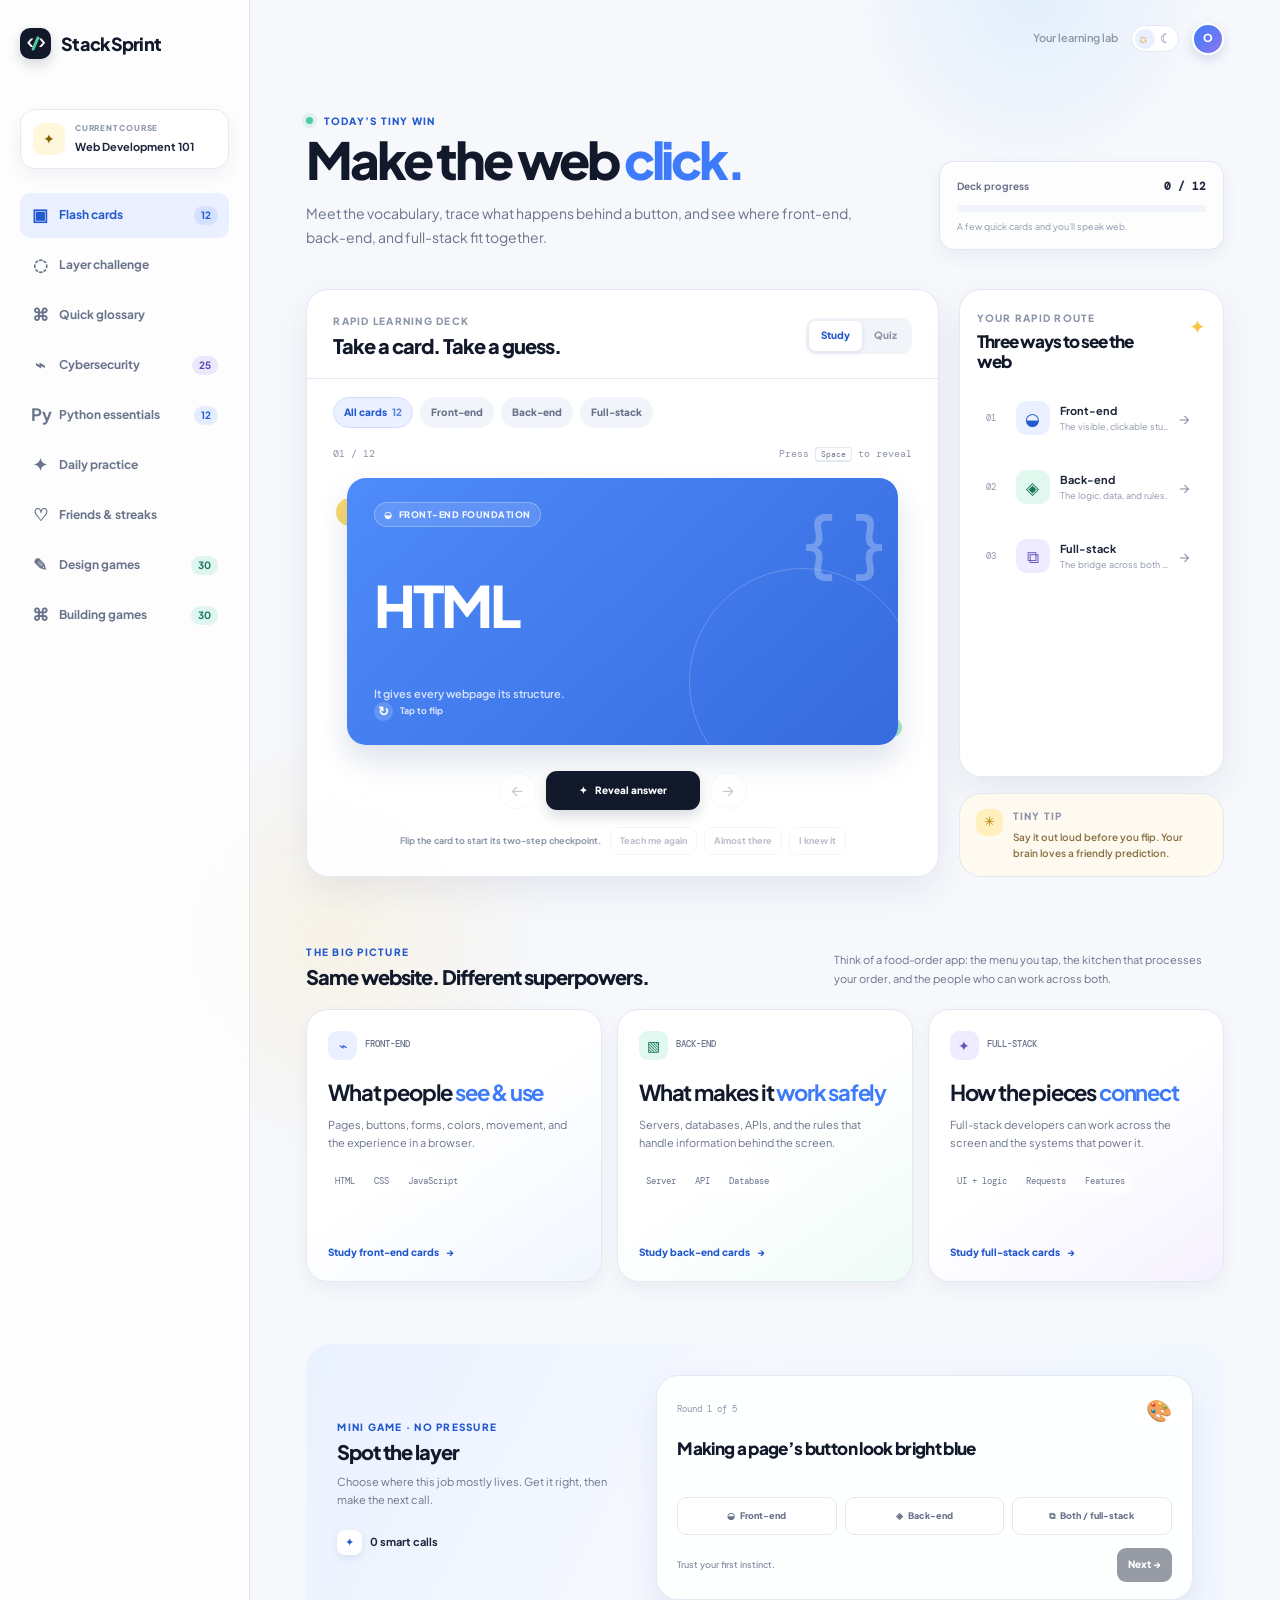
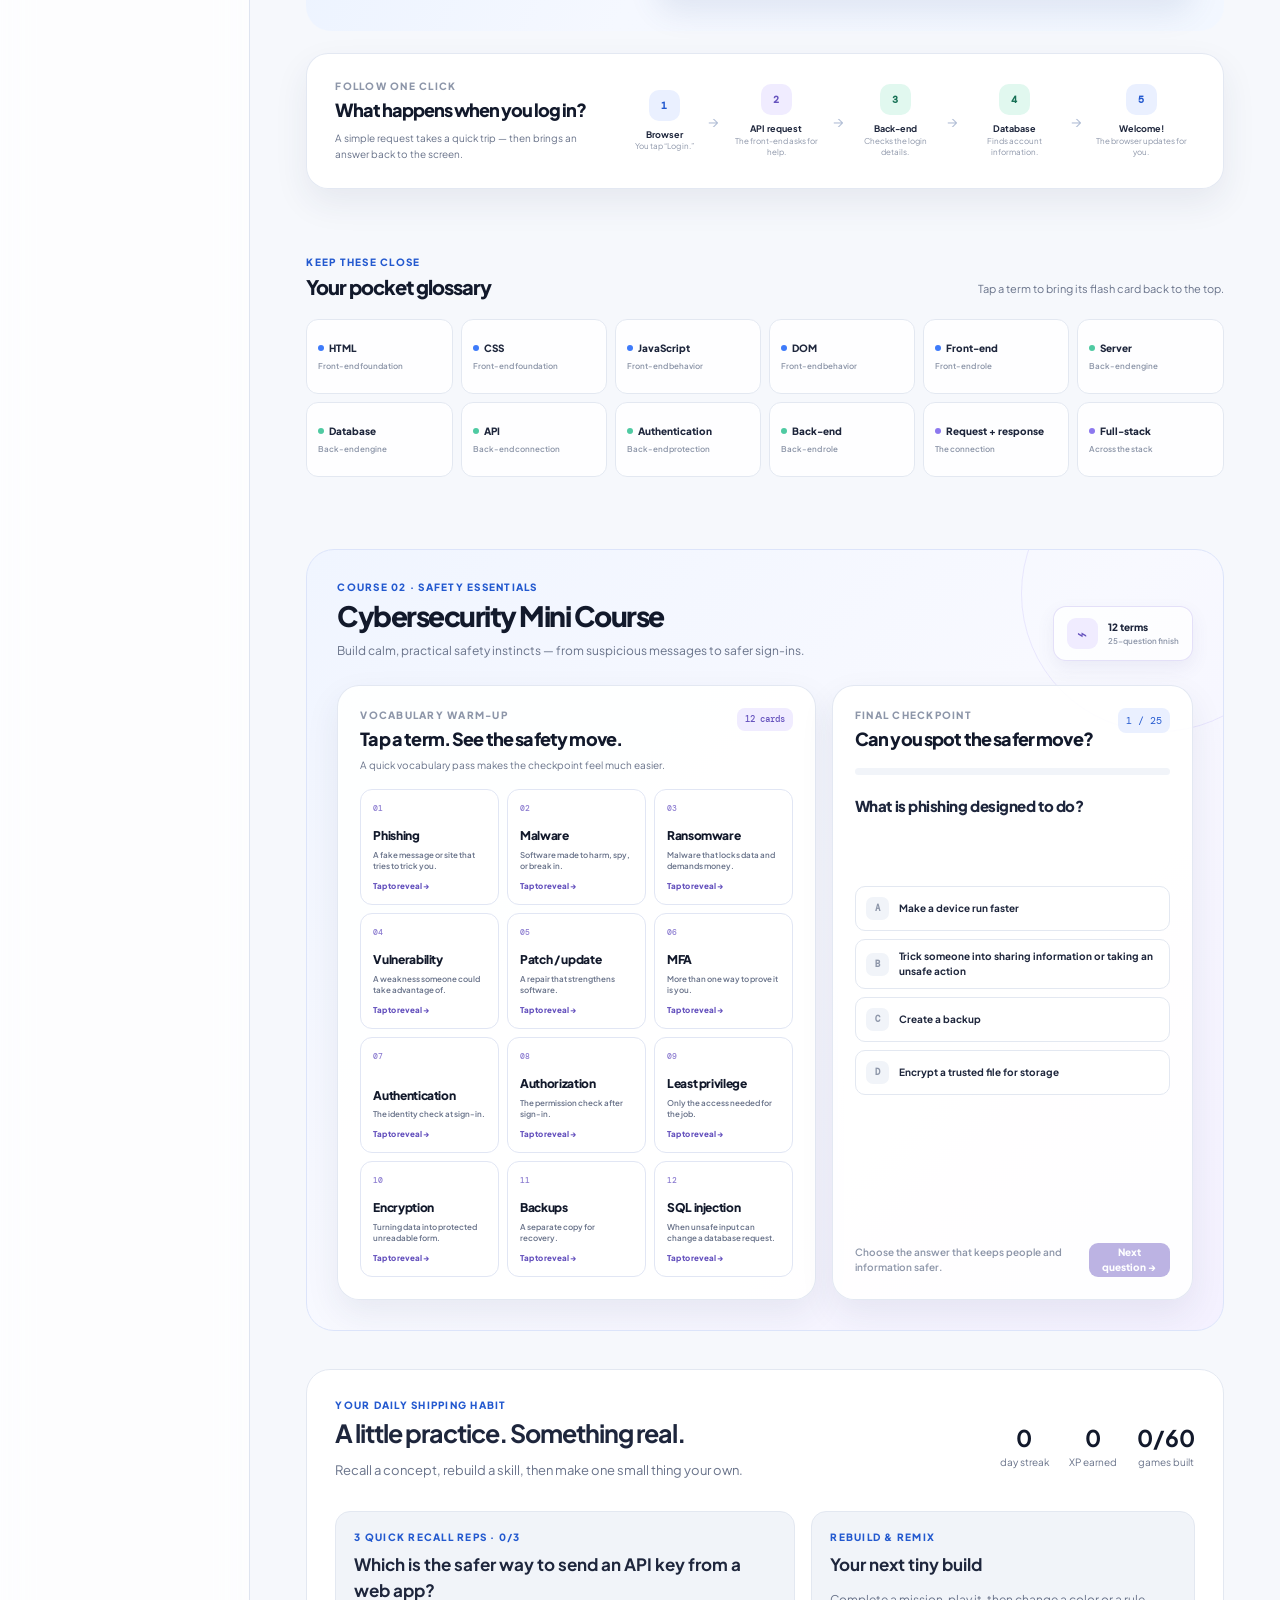
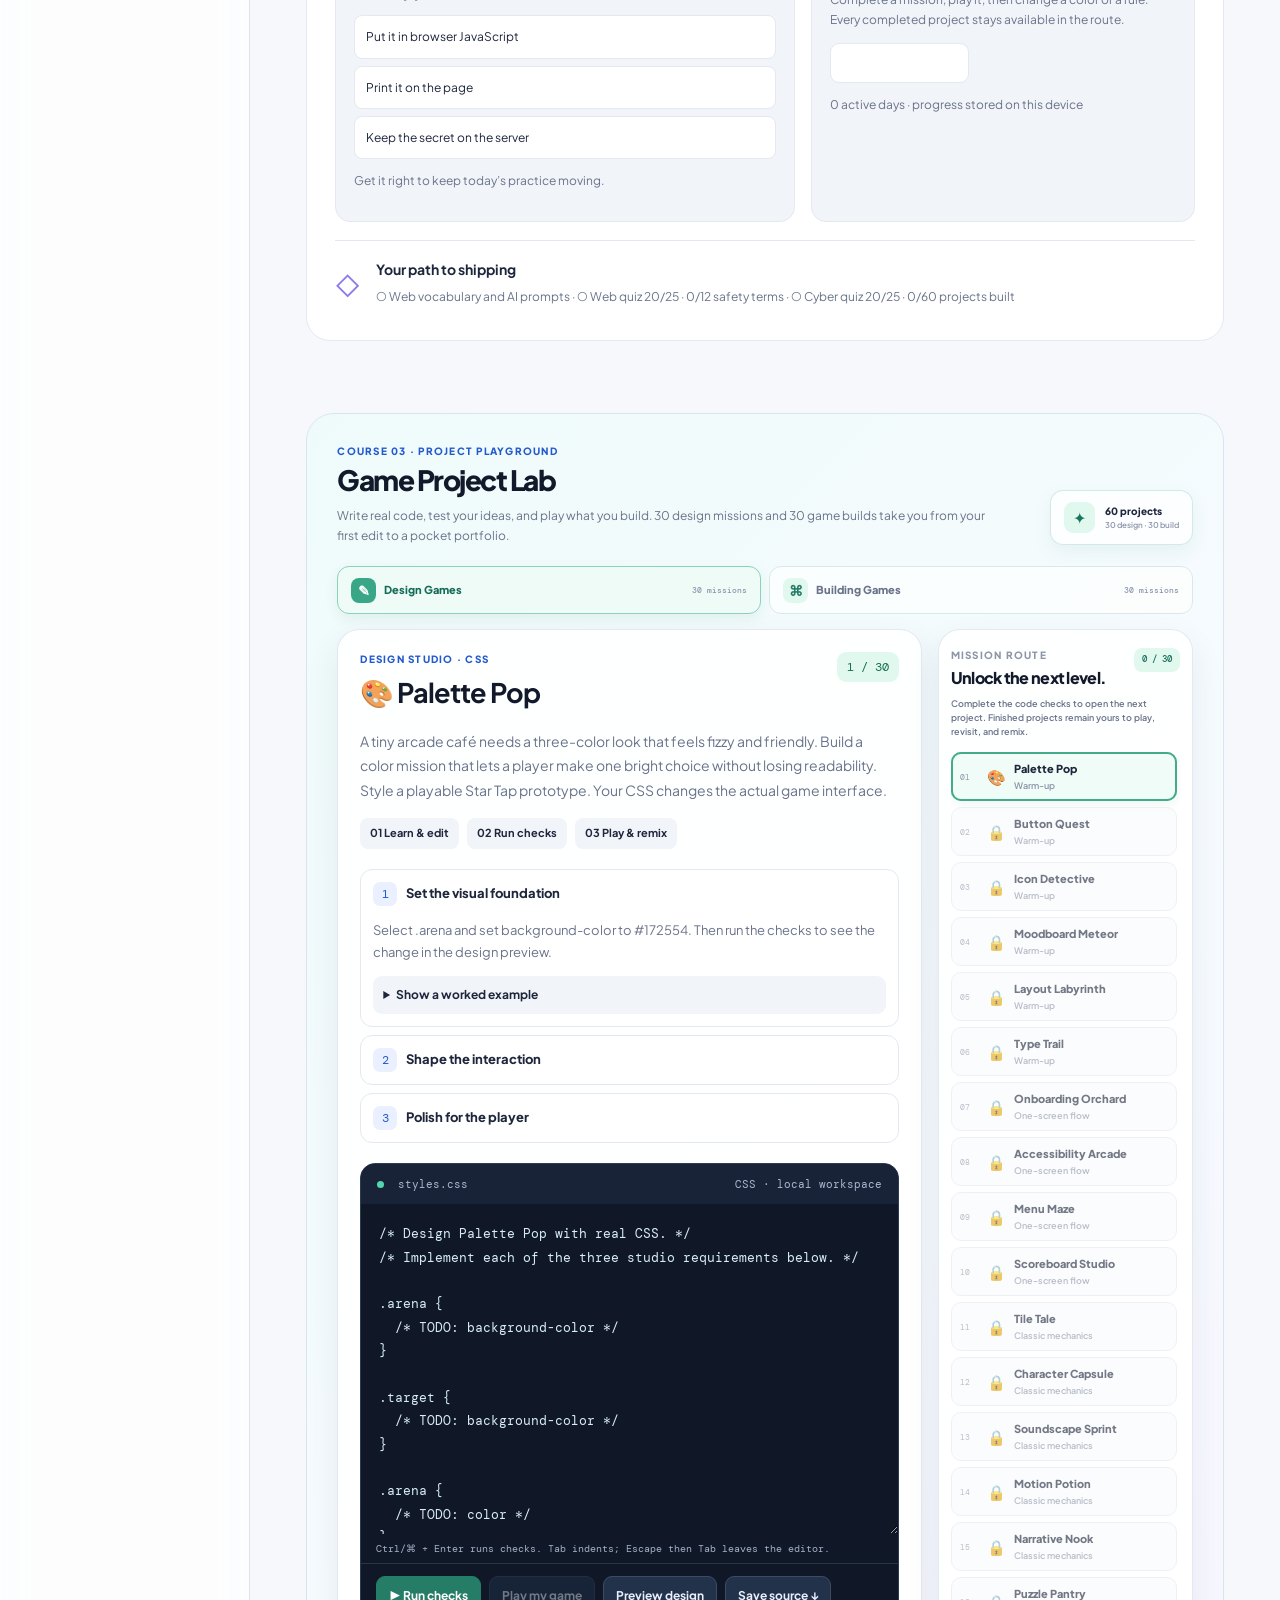
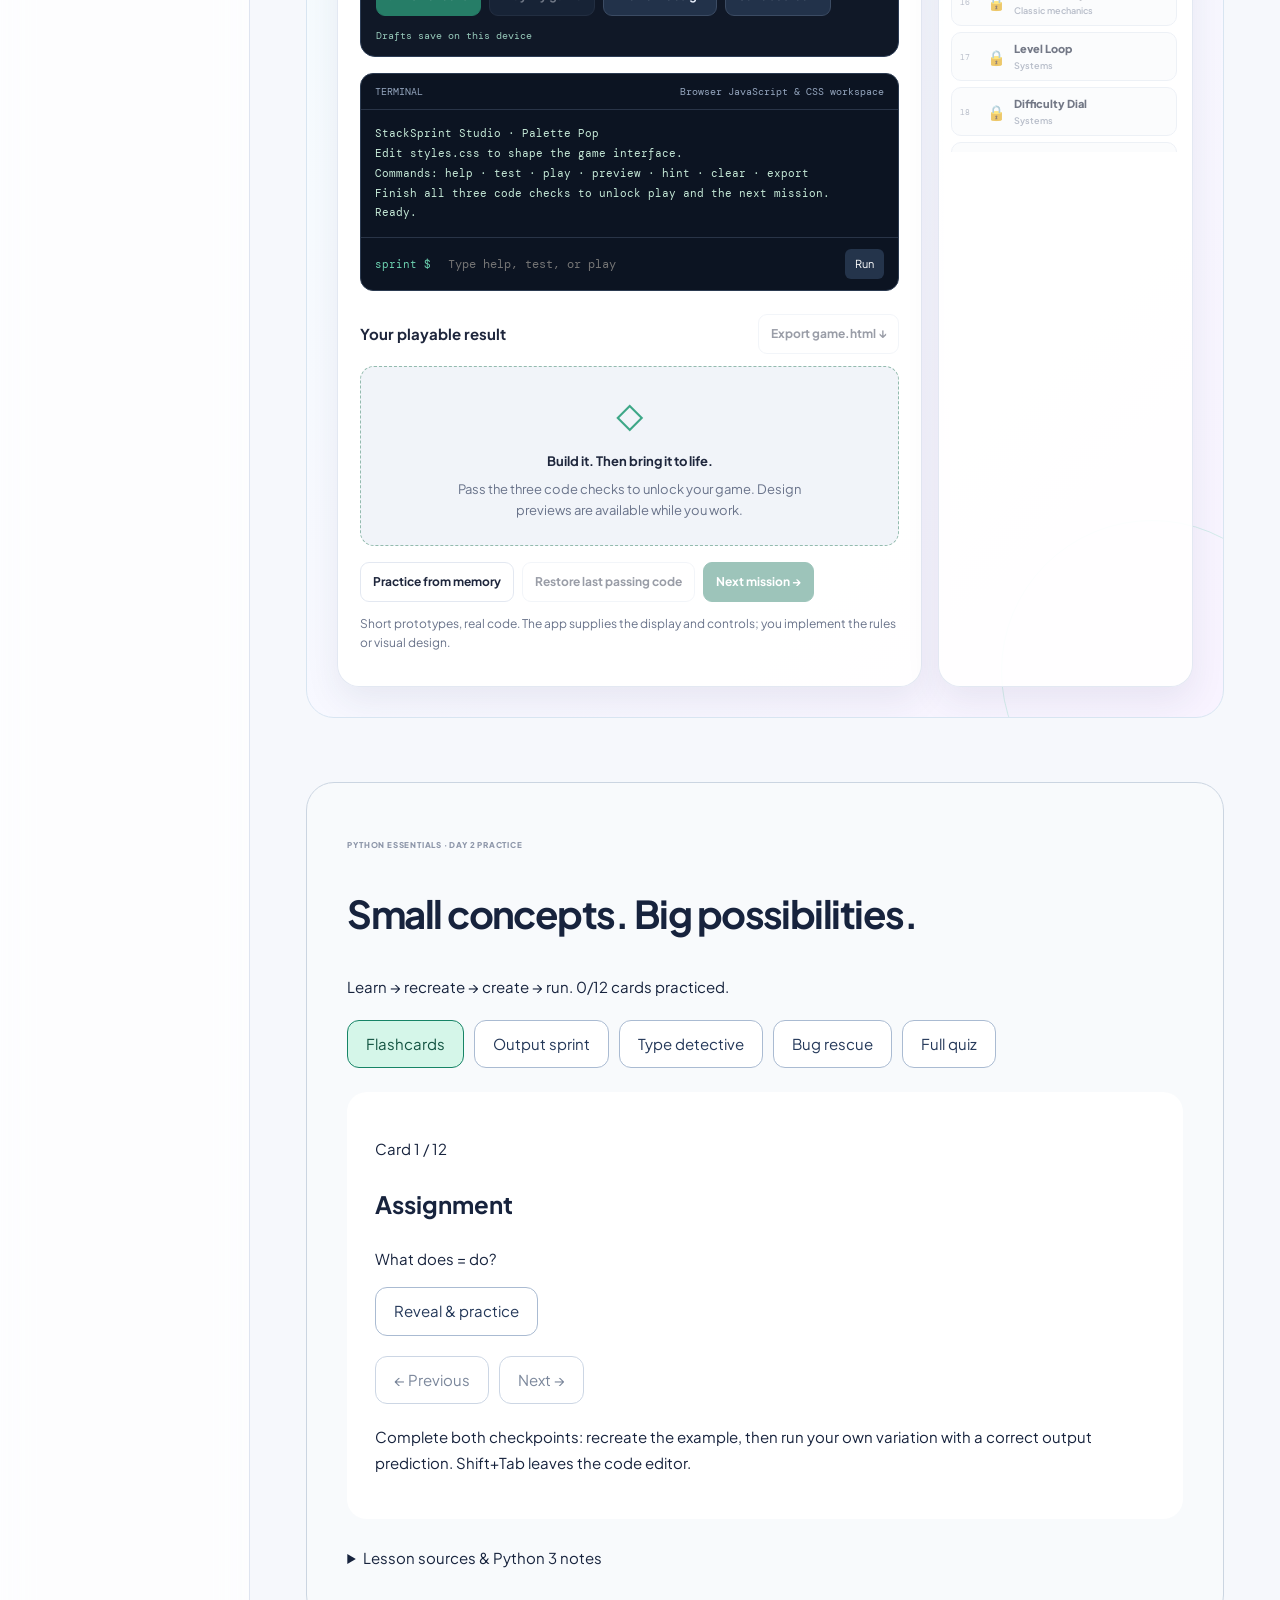
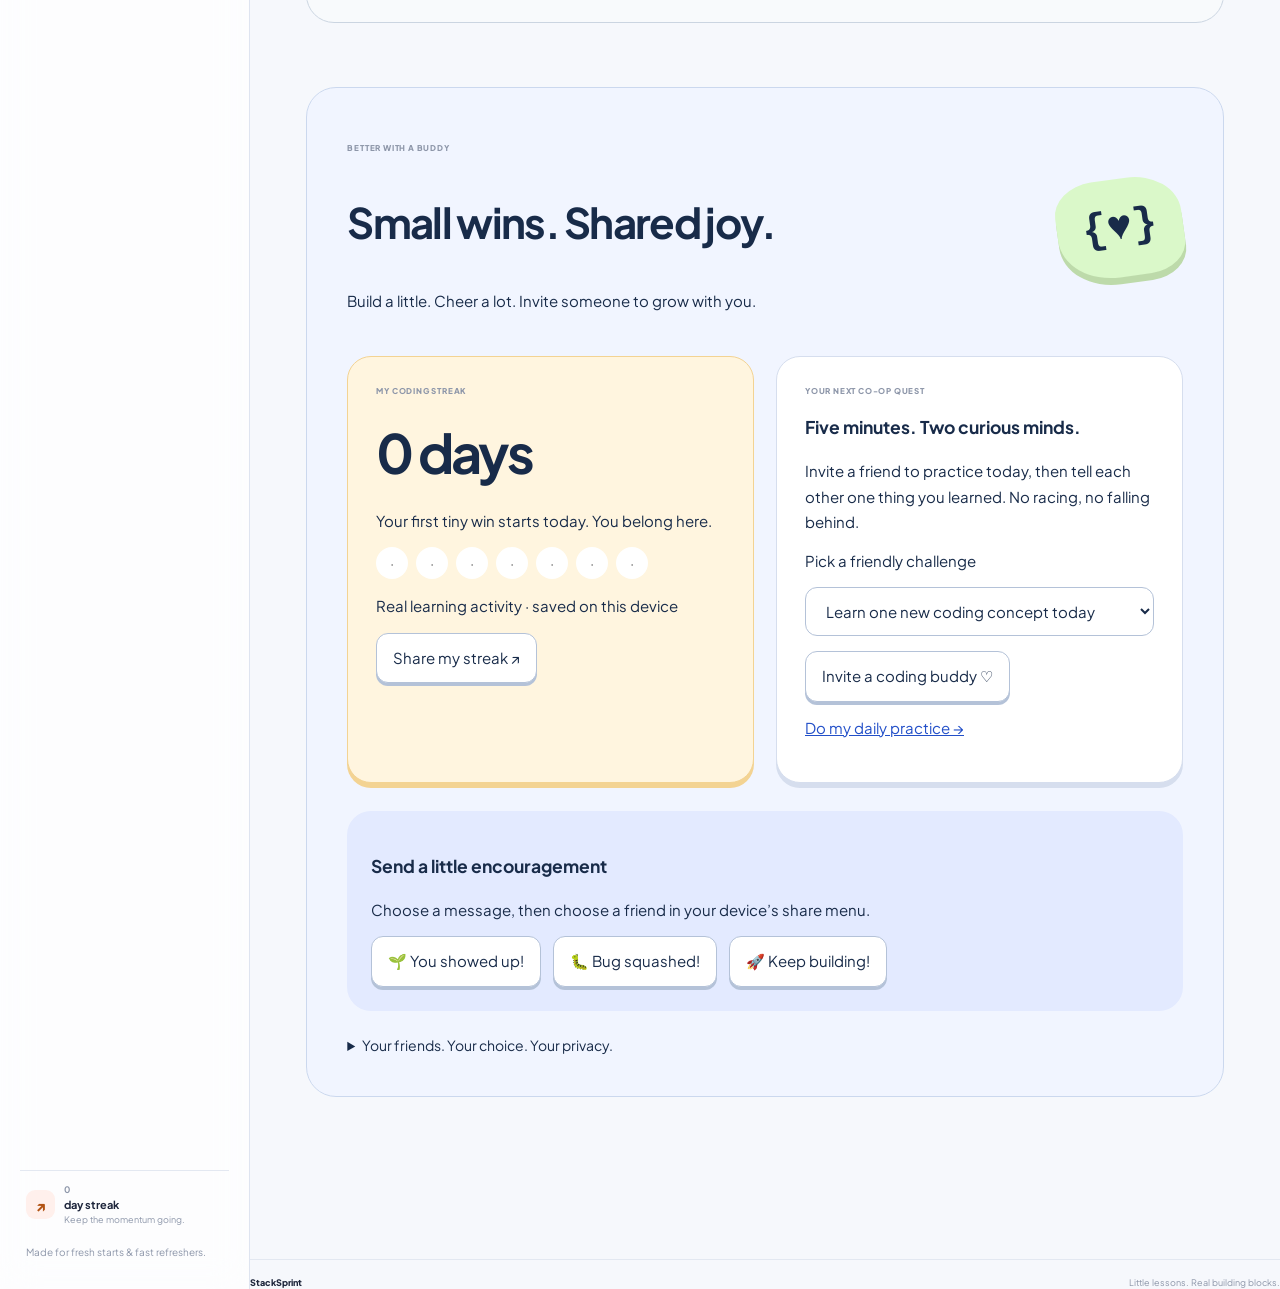
==== commit a6c5aa10: "Sync bundled Web/ copy with root web files Copy root index.html, social.js and styles.css into the X" ====
--- a/StackSprint/StackSprint/Web/index.html
+++ b/StackSprint/StackSprint/Web/index.html
@@ -104,7 +104,7 @@
         <main>
           <section class="hero" aria-labelledby="page-title">
             <div>
-              <p class="eyebrow"><span class="pulse-dot"></span> Today's tiny win</p>
+              <p class="eyebrow"><span class="pulse-dot"></span> Today’s tiny win</p>
               <h1 id="page-title">Make the web <em>click.</em></h1>
               <p class="hero-copy">
                 Meet the vocabulary, trace what happens behind a button, and see where
@@ -117,7 +117,7 @@
                 <strong><span id="progressText">0</span> / 12</strong>
               </div>
               <div class="meter" aria-hidden="true"><span id="progressBar"></span></div>
-              <p id="progressMessage">A few quick cards and you'll speak web.</p>
+              <p id="progressMessage">A few quick cards and you’ll speak web.</p>
             </div>
           </section>
 
@@ -350,7 +350,7 @@
                 <span class="challenge-counter" id="challengeCounter">Round 1 of 5</span>
                 <span class="challenge-emoji" id="challengeEmoji" aria-hidden="true">🎨</span>
               </div>
-              <p class="challenge-prompt" id="challengePrompt">Making a page's button look bright blue</p>
+              <p class="challenge-prompt" id="challengePrompt">Making a page’s button look bright blue</p>
               <div class="layer-choice-list" id="layerChoiceList">
                 <button type="button" class="layer-choice" data-layer="frontend"><span>◒</span> Front-end</button>
                 <button type="button" class="layer-choice" data-layer="backend"><span>◈</span> Back-end</button>
@@ -370,7 +370,7 @@
               <p>A simple request takes a quick trip — then brings an answer back to the screen.</p>
             </div>
             <ol class="journey-steps">
-              <li><span class="journey-icon frontend-icon">1</span><div><strong>Browser</strong><small>You tap "Log in."</small></div></li>
+              <li><span class="journey-icon frontend-icon">1</span><div><strong>Browser</strong><small>You tap “Log in.”</small></div></li>
               <li><span class="journey-line" aria-hidden="true">→</span></li>
               <li><span class="journey-icon both-icon">2</span><div><strong>API request</strong><small>The front-end asks for help.</small></div></li>
               <li><span class="journey-line" aria-hidden="true">→</span></li>
--- a/StackSprint/StackSprint/Web/styles.css
+++ b/StackSprint/StackSprint/Web/styles.css
@@ -3,11 +3,11 @@
   --ink-strong: #12192b;
   --muted: #69738a;
   --quiet: #8d96a9;
-  --page: #eef1f8;
+  --page: #f6f8fc;
   --surface: #ffffff;
   --surface-soft: #f1f4f9;
   --line: #e3e8f1;
-  --blue: #3565e9;
+  --blue: #3e7bfa;
   --blue-deep: #2359cf;
   --blue-soft: #eaf0ff;
   --mint: #4fcaa2;
@@ -73,11 +73,11 @@
 .course-badge-icon { display: grid; place-items: center; width: 32px; height: 32px; border-radius: 10px; color: #856000; background: var(--yellow-soft); font-size: 14px; }
 .course-badge div { min-width: 0; }
 .course-badge strong { display: block; overflow: hidden; color: var(--ink); font-size: 11px; font-weight: 700; white-space: nowrap; text-overflow: ellipsis; }
-.overline, .eyebrow { display: block; margin: 0 0 6px; color: var(--blue-deep); font-size: 12px; font-weight: 700; letter-spacing: 1.2px; text-transform: uppercase; }
-.overline { color: var(--quiet); font-size: 10px; letter-spacing: .9px; }
+.overline, .eyebrow { display: block; margin: 0 0 5px; color: var(--blue-deep); font-size: 10px; font-weight: 800; letter-spacing: 1.25px; text-transform: uppercase; }
+.overline { color: var(--quiet); font-size: 8px; letter-spacing: .8px; }
 
 .side-nav { display: grid; gap: 5px; }
-.nav-link { display: flex; align-items: center; gap: 10px; min-height: 46px; padding: 0 12px; border-radius: 10px; color: var(--muted); font-size: 13px; font-weight: 700; text-decoration: none; transition: color .2s ease, background .2s ease, transform .2s ease; }
+.nav-link { display: flex; align-items: center; gap: 10px; min-height: 45px; padding: 0 11px; border-radius: 10px; color: var(--muted); font-size: 12px; font-weight: 700; text-decoration: none; transition: color .2s ease, background .2s ease, transform .2s ease; }
 .nav-link:hover { color: var(--ink); background: var(--surface-soft); transform: translateX(2px); }
 .nav-link.is-active { color: var(--blue-deep); background: var(--blue-soft); }
 .nav-icon { width: 18px; color: currentColor; font-size: 17px; text-align: center; }
@@ -102,23 +102,22 @@
 
 main { width: min(100%, 1330px); margin: 0 auto; padding: 10px clamp(22px, 4.4vw, 66px) 48px; }
 .hero { display: flex; align-items: end; justify-content: space-between; gap: 42px; margin: 27px 0 39px; }
-.hero h1 { max-width: 620px; margin: 0; color: var(--ink-strong); font-size: clamp(38px, 5vw, 62px); font-weight: 800; letter-spacing: -3.5px; line-height: .97; }
+.hero h1 { max-width: 560px; margin: 0; color: var(--ink-strong); font-size: clamp(35px, 4vw, 58px); font-weight: 800; letter-spacing: -3.2px; line-height: .99; }
 .hero h1 em, .role-card h3 em { color: var(--blue); font-style: normal; }
-.hero-copy { max-width: 560px; margin: 18px 0 0; color: var(--muted); font-size: 16px; line-height: 1.7; }
-.pulse-dot { display: inline-block; width: 8px; height: 8px; margin: 0 8px 1px 0; border-radius: 50%; background: var(--mint); box-shadow: 0 0 0 4px rgba(79,202,162,.2); }
-.hero-progress { width: min(290px, 100%); padding: 18px 20px; border: 1px solid rgba(222,228,239,.92); border-radius: 18px; background: white; box-shadow: var(--shadow-sm); }
-.hero-progress-top { display: flex; justify-content: space-between; align-items: baseline; color: var(--ink); font-size: 15px; font-weight: 700; }
-.hero-progress-top strong { color: var(--ink); font-family: var(--mono); font-size: 15px; }
+.hero-copy { max-width: 560px; margin: 16px 0 0; color: var(--muted); font-size: 14px; line-height: 1.75; }
+.pulse-dot { display: inline-block; width: 7px; height: 7px; margin: 0 7px 1px 0; border-radius: 50%; background: var(--mint); box-shadow: 0 0 0 4px rgba(79,202,162,.15); }
+.hero-progress { width: min(285px, 100%); padding: 16px 17px; border: 1px solid rgba(222,228,239,.92); border-radius: var(--radius-md); background: rgba(255,255,255,.72); box-shadow: var(--shadow-sm); }
+.hero-progress-top { display: flex; justify-content: space-between; align-items: baseline; color: var(--muted); font-size: 10px; font-weight: 700; }
+.hero-progress-top strong { color: var(--ink); font-family: var(--mono); font-size: 11px; }
 .meter, .quiz-meter { height: 7px; overflow: hidden; margin: 10px 0 8px; border-radius: 99px; background: var(--surface-soft); }
 .meter span, .quiz-meter span { display: block; width: 0%; height: 100%; border-radius: inherit; background: linear-gradient(90deg, var(--blue), #6fa0ff); transition: width .45s cubic-bezier(.22,1,.36,1); }
-.hero-progress p { margin: 0; color: var(--quiet); font-size: 13px; line-height: 1.5; }
+.hero-progress p { margin: 0; color: var(--quiet); font-size: 9px; line-height: 1.45; }
 
 .learning-layout { display: grid; grid-template-columns: minmax(0, 1fr) minmax(265px, .39fr); gap: 20px; align-items: stretch; }
-.panel { border: 1px solid rgba(220, 228, 242, .9); border-radius: 24px; background: white; box-shadow: 0 4px 24px rgba(30,45,90,.06), 0 1px 4px rgba(30,45,90,.04); }
+.panel { border: 1px solid rgba(225, 231, 241, .92); border-radius: var(--radius-lg); background: rgba(255,255,255,.91); box-shadow: var(--shadow); }
 .study-panel { overflow: hidden; }
 .panel-topline { display: flex; align-items: center; justify-content: space-between; gap: 18px; padding: 24px 26px 20px; border-bottom: 1px solid var(--line); }
-.panel-topline h2, .route-card h2, .difference-section h2, .challenge-section h2, .journey-section h2, .glossary-section h2 { margin: 0; color: var(--ink-strong); font-size: 22px; font-weight: 800; letter-spacing: -1px; line-height: 1.2; }
-.glossary-section h2, .cyber-course-heading h2, .game-lab-heading h2 { font-size: clamp(28px, 3.5vw, 40px); letter-spacing: -1.5px; line-height: 1.1; }
+.panel-topline h2, .route-card h2, .difference-section h2, .challenge-section h2, .journey-section h2, .glossary-section h2 { margin: 0; color: var(--ink-strong); font-size: 20px; font-weight: 800; letter-spacing: -1px; line-height: 1.2; }
 .muted-eyebrow { color: var(--quiet); }
 .mode-switch { display: inline-flex; padding: 3px; border-radius: 10px; background: var(--surface-soft); }
 .mode-button { min-height: 30px; padding: 0 12px; border: 0; border-radius: 7px; color: var(--quiet); background: transparent; font-size: 10px; font-weight: 800; cursor: pointer; transition: .2s ease; }
@@ -126,11 +125,11 @@
 
 #studyView { padding: 18px 26px 21px; }
 .filter-row { display: flex; flex-wrap: wrap; gap: 7px; }
-.filter-chip { padding: 9px 16px; border: 1px solid #dde4f0; border-radius: 999px; color: var(--muted); background: var(--surface); font-size: 13px; font-weight: 600; cursor: pointer; transition: .2s ease; }
-.filter-chip:hover { color: var(--ink); border-color: #b8caee; background: white; }
-.filter-chip.is-active { color: var(--blue-deep); border-color: #c8d8ff; background: var(--blue-soft); font-weight: 700; }
-.filter-chip span { margin-left: 4px; opacity: .75; }
-.card-status { display: flex; justify-content: space-between; align-items: center; margin: 18px 0 10px; color: var(--quiet); font-family: var(--mono); font-size: 12px; }
+.filter-chip { padding: 7px 10px; border: 1px solid transparent; border-radius: 999px; color: var(--muted); background: var(--surface-soft); font-size: 10px; font-weight: 800; cursor: pointer; transition: .2s ease; }
+.filter-chip:hover { color: var(--ink); border-color: var(--line); }
+.filter-chip.is-active { color: var(--blue-deep); border-color: #cfddff; background: var(--blue-soft); }
+.filter-chip span { margin-left: 3px; opacity: .7; }
+.card-status { display: flex; justify-content: space-between; align-items: center; margin: 18px 0 10px; color: var(--quiet); font-family: var(--mono); font-size: 10px; }
 kbd { padding: 1px 5px; border: 1px solid var(--line); border-bottom-width: 2px; border-radius: 4px; color: var(--muted); background: var(--surface); font-family: var(--mono); font-size: 8px; }
 
 .flashcard-stage { position: relative; display: grid; place-items: center; min-height: 286px; padding: 4px 14px 9px; perspective: 1200px; }
@@ -197,25 +196,25 @@
 .tip-card p:last-child { margin: 0; color: #866f41; font-size: 10px; font-weight: 600; line-height: 1.6; }
 
 .quiz-view { padding: 27px 26px 24px; min-height: 451px; }
-.quiz-header { display: flex; justify-content: space-between; gap: 12px; align-items: start; }.quiz-header h3 { margin: 0; font-size: 24px; font-weight: 800; letter-spacing: -1px; }.quiz-count { padding: 5px 8px; border-radius: 8px; color: var(--blue-deep); background: var(--blue-soft); font-family: var(--mono); font-size: 10px; }.quiz-meter { margin: 21px 0 25px; }.quiz-meter span { width: 20%; }.quiz-question { max-width: 600px; margin: 0 0 18px; color: var(--ink-strong); font-size: 19px; font-weight: 700; letter-spacing: -.5px; line-height: 1.4; }
-.answer-list { display: grid; grid-template-columns: 1fr 1fr; gap: 10px; }.answer-choice { display: flex; align-items: center; gap: 12px; min-height: 58px; padding: 13px 16px; border: 1px solid #dde4f0; border-radius: 14px; color: var(--ink); background: var(--surface); text-align: left; font-size: 14px; font-weight: 600; cursor: pointer; transition: .2s ease; }.answer-choice:hover:not(:disabled) { border-color: #adc5ff; background: #f8faff; transform: translateY(-1px); }.answer-choice:disabled { cursor: default; }.answer-choice-letter { display: grid; flex: 0 0 auto; place-items: center; width: 23px; height: 23px; border-radius: 7px; color: var(--quiet); background: var(--surface-soft); font-family: var(--mono); font-size: 9px; }.answer-choice.correct { border-color: #8cdbc1; color: #166d53; background: var(--mint-soft); }.answer-choice.correct .answer-choice-letter { color: #166d53; background: rgba(255,255,255,.58); }.answer-choice.incorrect { border-color: #f2b9ae; color: #ad4f41; background: var(--coral-soft); }.answer-choice.incorrect .answer-choice-letter { color: #ad4f41; background: rgba(255,255,255,.58); }
+.quiz-header { display: flex; justify-content: space-between; gap: 12px; align-items: start; }.quiz-header h3 { margin: 0; font-size: 23px; font-weight: 800; letter-spacing: -1px; }.quiz-count { padding: 5px 8px; border-radius: 8px; color: var(--blue-deep); background: var(--blue-soft); font-family: var(--mono); font-size: 10px; }.quiz-meter { margin: 21px 0 25px; }.quiz-meter span { width: 20%; }.quiz-question { max-width: 600px; margin: 0 0 17px; color: var(--ink); font-size: 17px; font-weight: 700; letter-spacing: -.45px; line-height: 1.45; }
+.answer-list { display: grid; grid-template-columns: 1fr 1fr; gap: 9px; }.answer-choice { display: flex; align-items: center; gap: 10px; min-height: 52px; padding: 10px 12px; border: 1px solid var(--line); border-radius: 11px; color: var(--ink); background: var(--surface); text-align: left; font-size: 11px; font-weight: 700; cursor: pointer; transition: .2s ease; }.answer-choice:hover:not(:disabled) { border-color: #adc5ff; background: #f8faff; transform: translateY(-1px); }.answer-choice:disabled { cursor: default; }.answer-choice-letter { display: grid; flex: 0 0 auto; place-items: center; width: 23px; height: 23px; border-radius: 7px; color: var(--quiet); background: var(--surface-soft); font-family: var(--mono); font-size: 9px; }.answer-choice.correct { border-color: #8cdbc1; color: #166d53; background: var(--mint-soft); }.answer-choice.correct .answer-choice-letter { color: #166d53; background: rgba(255,255,255,.58); }.answer-choice.incorrect { border-color: #f2b9ae; color: #ad4f41; background: var(--coral-soft); }.answer-choice.incorrect .answer-choice-letter { color: #ad4f41; background: rgba(255,255,255,.58); }
 .quiz-footer { display: flex; justify-content: space-between; gap: 18px; align-items: center; margin-top: 18px; }.quiz-feedback { min-height: 19px; margin: 0; color: var(--quiet); font-size: 10px; font-weight: 600; }.quiz-feedback.good { color: #157658; }.quiz-feedback.bad { color: #b45242; }.next-question, .small-next { display: inline-flex; align-items: center; gap: 8px; min-height: 34px; padding: 0 11px; border: 0; border-radius: 9px; color: white; background: var(--ink-strong); font-size: 10px; font-weight: 800; cursor: pointer; }.next-question:disabled, .small-next:disabled { opacity: .43; cursor: not-allowed; }.next-question:not(:disabled):hover, .small-next:not(:disabled):hover { transform: translateY(-1px); }
 .quiz-summary { display: grid; place-items: center; min-height: 320px; padding: 25px; text-align: center; }.quiz-summary .summary-spark, .cyber-summary .summary-spark { display: grid; place-items: center; width: 58px; height: 58px; margin-bottom: 14px; border-radius: 18px; color: #9c7100; background: var(--yellow-soft); font-size: 26px; }.quiz-summary h3 { margin: 0; color: var(--ink-strong); font-size: 26px; letter-spacing: -1.2px; }.quiz-summary p { max-width: 340px; margin: 10px 0 18px; color: var(--muted); font-size: 12px; }.quiz-summary strong { color: var(--blue-deep); }.restart-quiz { min-height: 37px; padding: 0 14px; border: 0; border-radius: 10px; color: white; background: var(--blue); font-size: 10px; font-weight: 800; cursor: pointer; }
 
-.difference-section { padding: 68px 0 0; }.section-heading { display: flex; align-items: end; justify-content: space-between; gap: 30px; margin-bottom: 24px; }.section-heading > p { max-width: 460px; margin: 0; color: var(--muted); font-size: 14px; line-height: 1.7; }.role-grid { display: grid; grid-template-columns: repeat(3, 1fr); gap: 15px; }.role-card { display: flex; min-height: 273px; flex-direction: column; padding: 21px; border: 1px solid var(--line); border-radius: var(--radius-lg); background: var(--surface); box-shadow: var(--shadow-sm); }.role-frontend { background: linear-gradient(145deg, #fff 46%, #f1f6ff); }.role-backend { background: linear-gradient(145deg, #fff 46%, #effbf6); }.role-fullstack { background: linear-gradient(145deg, #fff 46%, #f5f1ff); }.role-card-top { display: flex; align-items: center; gap: 8px; }.role-icon { display: grid; place-items: center; width: 29px; height: 29px; border-radius: 9px; font-size: 14px; }.role-frontend .role-icon { color: var(--blue-deep); background: var(--blue-soft); }.role-backend .role-icon { color: #157658; background: var(--mint-soft); }.role-fullstack .role-icon { color: #6653be; background: var(--violet-soft); }.role-label { color: var(--muted); font-family: var(--mono); font-size: 9px; font-weight: 500; text-transform: uppercase; }.role-card h3 { margin: 20px 0 10px; color: var(--ink-strong); font-size: 22px; letter-spacing: -1.2px; line-height: 1.18; }.role-card p { margin: 0; color: var(--muted); font-size: 11px; line-height: 1.7; }.role-tags { display: flex; flex-wrap: wrap; gap: 5px; margin: 18px 0; }.role-tags span { padding: 4px 7px; border-radius: 6px; color: var(--muted); background: rgba(255,255,255,.75); font-family: var(--mono); font-size: 9px; }.text-link { display: inline-flex; align-items: center; gap: 7px; width: fit-content; margin-top: auto; padding: 0; border: 0; color: var(--blue-deep); background: transparent; font-size: 10px; font-weight: 800; cursor: pointer; }.text-link:hover { color: var(--blue); }
+.difference-section { padding: 68px 0 0; }.section-heading { display: flex; align-items: end; justify-content: space-between; gap: 30px; margin-bottom: 20px; }.section-heading > p { max-width: 390px; margin: 0; color: var(--muted); font-size: 11px; line-height: 1.7; }.role-grid { display: grid; grid-template-columns: repeat(3, 1fr); gap: 15px; }.role-card { display: flex; min-height: 273px; flex-direction: column; padding: 21px; border: 1px solid var(--line); border-radius: var(--radius-lg); background: var(--surface); box-shadow: var(--shadow-sm); }.role-frontend { background: linear-gradient(145deg, #fff 46%, #f1f6ff); }.role-backend { background: linear-gradient(145deg, #fff 46%, #effbf6); }.role-fullstack { background: linear-gradient(145deg, #fff 46%, #f5f1ff); }.role-card-top { display: flex; align-items: center; gap: 8px; }.role-icon { display: grid; place-items: center; width: 29px; height: 29px; border-radius: 9px; font-size: 14px; }.role-frontend .role-icon { color: var(--blue-deep); background: var(--blue-soft); }.role-backend .role-icon { color: #157658; background: var(--mint-soft); }.role-fullstack .role-icon { color: #6653be; background: var(--violet-soft); }.role-label { color: var(--muted); font-family: var(--mono); font-size: 9px; font-weight: 500; text-transform: uppercase; }.role-card h3 { margin: 20px 0 10px; color: var(--ink-strong); font-size: 22px; letter-spacing: -1.2px; line-height: 1.18; }.role-card p { margin: 0; color: var(--muted); font-size: 11px; line-height: 1.7; }.role-tags { display: flex; flex-wrap: wrap; gap: 5px; margin: 18px 0; }.role-tags span { padding: 4px 7px; border-radius: 6px; color: var(--muted); background: rgba(255,255,255,.75); font-family: var(--mono); font-size: 9px; }.text-link { display: inline-flex; align-items: center; gap: 7px; width: fit-content; margin-top: auto; padding: 0; border: 0; color: var(--blue-deep); background: transparent; font-size: 10px; font-weight: 800; cursor: pointer; }.text-link:hover { color: var(--blue); }
 
 .challenge-section { display: grid; grid-template-columns: .7fr 1.3fr; align-items: center; gap: 30px; margin: 62px 0 0; padding: 31px; border-radius: 25px; color: var(--ink); background: linear-gradient(118deg, #eaf2ff, #f5f8ff 43%, #f2f7ff); }.challenge-copy h2 { margin-bottom: 9px; }.challenge-copy > p:not(.eyebrow) { max-width: 300px; margin: 0; color: var(--muted); font-size: 11px; line-height: 1.7; }.challenge-score { display: flex; align-items: center; gap: 8px; margin-top: 20px; color: var(--ink); font-size: 11px; }.score-ring { display: grid; place-items: center; width: 25px; height: 25px; border-radius: 8px; color: var(--blue-deep); background: white; box-shadow: 0 3px 9px rgba(54,83,136,.12); }.challenge-game { padding: 18px 20px 15px; box-shadow: 0 13px 30px rgba(65,91,142,.11); }.challenge-game-top { display: flex; justify-content: space-between; align-items: center; }.challenge-counter { color: var(--quiet); font-family: var(--mono); font-size: 9px; }.challenge-emoji { font-size: 21px; }.challenge-prompt { max-width: 445px; min-height: 45px; margin: 12px 0 15px; color: var(--ink-strong); font-size: 17px; font-weight: 800; letter-spacing: -.65px; line-height: 1.35; }.layer-choice-list { display: grid; grid-template-columns: repeat(3, 1fr); gap: 8px; }.layer-choice { display: flex; align-items: center; justify-content: center; gap: 5px; min-height: 38px; padding: 6px; border: 1px solid var(--line); border-radius: 9px; color: var(--muted); background: var(--surface); font-size: 9px; font-weight: 800; cursor: pointer; transition: .2s ease; }.layer-choice:hover:not(:disabled) { border-color: #a9c2ff; color: var(--blue-deep); background: #f7faff; transform: translateY(-1px); }.layer-choice:disabled { cursor: default; }.layer-choice.correct { border-color: #8cdbc1; color: #166d53; background: var(--mint-soft); }.layer-choice.incorrect { border-color: #efb4aa; color: #ad4f41; background: var(--coral-soft); }.challenge-footer { display: flex; justify-content: space-between; gap: 15px; align-items: center; min-height: 39px; margin-top: 10px; }.challenge-footer p { margin: 0; color: var(--quiet); font-size: 9px; font-weight: 600; }.challenge-footer p.good { color: #187255; }.challenge-footer p.bad { color: #b45242; }
 
 .journey-section { display: flex; align-items: center; justify-content: space-between; gap: 31px; margin-top: 22px; padding: 25px 28px; }.journey-intro { flex: 0 0 260px; }.journey-intro h2 { font-size: 18px; }.journey-intro p:last-child { margin: 9px 0 0; color: var(--muted); font-size: 10px; line-height: 1.65; }.journey-steps { display: flex; flex: 1; align-items: center; justify-content: space-between; gap: 6px; margin: 0; padding: 0; list-style: none; }.journey-steps li { display: flex; align-items: center; gap: 7px; }.journey-steps li:not(:has(.journey-line)) { min-width: 76px; flex-direction: column; text-align: center; }.journey-icon { display: grid; place-items: center; width: 31px; height: 31px; border-radius: 10px; font-family: var(--mono); font-size: 10px; font-weight: 700; }.frontend-icon { color: var(--blue-deep); background: var(--blue-soft); }.backend-icon { color: #167055; background: var(--mint-soft); }.both-icon { color: #6653be; background: var(--violet-soft); }.journey-steps strong, .journey-steps small { display: block; }.journey-steps strong { color: var(--ink); font-size: 9px; }.journey-steps small { color: var(--quiet); font-size: 8px; line-height: 1.35; }.journey-line { color: #b4c0d7; font-size: 15px; }
 
-.glossary-section { padding: 66px 0 0; }.compact-heading { align-items: end; }.glossary-grid { display: grid; grid-template-columns: repeat(4, 1fr); gap: 14px; }.glossary-term { min-height: 120px; padding: 22px 24px; border: 1px solid #e5eaf5; border-radius: 20px; color: var(--ink); background: white; text-align: left; cursor: pointer; transition: .2s ease; box-shadow: 0 2px 6px rgba(30,45,90,.04); }.glossary-term:hover { border-color: #b8ccfa; background: white; box-shadow: var(--shadow-sm); transform: translateY(-2px); }.glossary-term strong, .glossary-term small { display: block; }.glossary-term strong { margin-bottom: 7px; font-size: 17px; font-weight: 800; letter-spacing: -.4px; line-height: 1.2; color: var(--ink-strong); }.glossary-term small { color: var(--muted); font-size: 13px; font-weight: 500; line-height: 1.4; }.term-dot { display: inline-block; width: 9px; height: 9px; margin: 0 7px 2px 0; border-radius: 50%; }.term-dot.frontend { background: var(--blue); }.term-dot.backend { background: var(--mint); }.term-dot.fullstack { background: var(--violet); }
+.glossary-section { padding: 66px 0 0; }.compact-heading { align-items: end; }.glossary-grid { display: grid; grid-template-columns: repeat(6, 1fr); gap: 8px; }.glossary-term { min-height: 75px; padding: 11px; border: 1px solid var(--line); border-radius: 12px; color: var(--ink); background: rgba(255,255,255,.85); text-align: left; cursor: pointer; transition: .2s ease; }.glossary-term:hover { border-color: #b8ccfa; background: white; box-shadow: var(--shadow-sm); transform: translateY(-2px); }.glossary-term strong, .glossary-term small { display: block; }.glossary-term strong { margin-bottom: 5px; font-size: 10px; font-weight: 800; }.glossary-term small { color: var(--quiet); font-size: 8px; font-weight: 600; line-height: 1.35; }.term-dot { display: inline-block; width: 6px; height: 6px; margin: 0 5px 1px 0; border-radius: 50%; }.term-dot.frontend { background: var(--blue); }.term-dot.backend { background: var(--mint); }.term-dot.fullstack { background: var(--violet); }
 .cyber-nav-link .nav-count { color: #5e47b3; background: rgba(140,120,239,.16); }
 .cyber-course { position: relative; overflow: hidden; margin-top: 72px; padding: 30px; border: 1px solid #dce4fa; border-radius: 28px; background: linear-gradient(135deg, #f0f5ff 0%, #f8f9ff 50%, #f4f1ff 100%); }
 .cyber-course::after { position: absolute; top: -95px; right: -75px; width: 275px; height: 275px; border: 1px solid rgba(140,120,239,.15); border-radius: 50%; content: ""; pointer-events: none; }
-.cyber-course-heading { position: relative; z-index: 1; display: flex; align-items: end; justify-content: space-between; gap: 28px; margin-bottom: 24px; }.cyber-course-heading h2 { margin: 0; color: var(--ink-strong); font-size: clamp(28px, 4vw, 44px); font-weight: 800; letter-spacing: -1.8px; line-height: 1.1; }.cyber-course-heading > div > p:last-child { max-width: 570px; margin: 10px 0 0; color: var(--muted); font-size: 12px; line-height: 1.65; }
+.cyber-course-heading { position: relative; z-index: 1; display: flex; align-items: end; justify-content: space-between; gap: 28px; margin-bottom: 24px; }.cyber-course-heading h2 { margin: 0; color: var(--ink-strong); font-size: 28px; font-weight: 800; letter-spacing: -1.5px; line-height: 1.12; }.cyber-course-heading > div > p:last-child { max-width: 570px; margin: 10px 0 0; color: var(--muted); font-size: 12px; line-height: 1.65; }
 .cyber-course-badge { display: flex; flex: 0 0 auto; align-items: center; gap: 10px; padding: 11px 13px; border: 1px solid rgba(125,106,219,.2); border-radius: 13px; background: rgba(255,255,255,.72); box-shadow: 0 7px 18px rgba(82,72,144,.08); }.cyber-course-badge > span { display: grid; place-items: center; width: 31px; height: 31px; border-radius: 9px; color: #6653be; background: var(--violet-soft); font-size: 17px; }.cyber-course-badge strong, .cyber-course-badge small { display: block; }.cyber-course-badge strong { color: var(--ink); font-size: 10px; font-weight: 800; }.cyber-course-badge small { color: var(--quiet); font-size: 8px; font-weight: 600; }
 .cyber-course-layout { position: relative; z-index: 1; display: grid; grid-template-columns: minmax(0, 1.14fr) minmax(320px, .86fr); gap: 16px; align-items: stretch; }.cyber-vocab-panel, .cyber-quiz-panel { padding: 22px; }.cyber-panel-heading, .cyber-quiz-header { display: flex; align-items: start; justify-content: space-between; gap: 14px; }.cyber-panel-heading h3, .cyber-quiz-header h3 { margin: 0; color: var(--ink-strong); font-size: 18px; font-weight: 800; letter-spacing: -.85px; line-height: 1.25; }.cyber-card-count { flex: 0 0 auto; padding: 5px 8px; border-radius: 8px; color: #6653be; background: var(--violet-soft); font-family: var(--mono); font-size: 9px; font-weight: 500; }.cyber-panel-copy { margin: 8px 0 15px; color: var(--muted); font-size: 10px; line-height: 1.55; }
-.cyber-vocab-grid { display: grid; grid-template-columns: repeat(3, minmax(0, 1fr)); gap: 12px; }.cyber-vocab-card { display: flex; min-height: 158px; flex-direction: column; align-items: flex-start; padding: 20px; border: 1px solid #e3e8f4; border-radius: 18px; color: var(--ink); background: white; text-align: left; cursor: pointer; transition: transform .2s ease, border-color .2s ease, box-shadow .2s ease, background .2s ease; box-shadow: 0 2px 6px rgba(30,45,90,.04); }.cyber-vocab-card:hover { border-color: #bcb1ee; box-shadow: 0 7px 16px rgba(93,75,172,.09); transform: translateY(-2px); }.cyber-vocab-card.is-revealed { border-color: #b8abea; background: linear-gradient(145deg, #fbfaff, #f3f0ff); }.cyber-vocab-number { color: #b0b8cc; font-family: var(--mono); font-size: 11px; font-weight: 500; }.cyber-vocab-term { margin-top: 10px; color: var(--ink-strong); font-size: 17px; font-weight: 800; letter-spacing: -.4px; line-height: 1.2; }.cyber-vocab-clue, .cyber-vocab-definition { margin: 7px 0 0; color: var(--muted); font-size: 13px; font-weight: 500; line-height: 1.5; }.cyber-vocab-definition { color: #514989; font-weight: 600; }.cyber-vocab-flip { margin-top: auto; padding-top: 10px; color: #3565e9; font-size: 13px; font-weight: 700; }.cyber-vocab-card.is-revealed .cyber-vocab-flip { color: #6f7490; }
+.cyber-vocab-grid { display: grid; grid-template-columns: repeat(3, minmax(0, 1fr)); gap: 8px; }.cyber-vocab-card { display: flex; min-height: 116px; flex-direction: column; align-items: flex-start; padding: 12px; border: 1px solid #e1e6f4; border-radius: 12px; color: var(--ink); background: rgba(255,255,255,.88); text-align: left; cursor: pointer; transition: transform .2s ease, border-color .2s ease, box-shadow .2s ease, background .2s ease; }.cyber-vocab-card:hover { border-color: #bcb1ee; box-shadow: 0 7px 16px rgba(93,75,172,.09); transform: translateY(-2px); }.cyber-vocab-card.is-revealed { border-color: #b8abea; background: linear-gradient(145deg, #fbfaff, #f3f0ff); }.cyber-vocab-number { color: #8b7bd0; font-family: var(--mono); font-size: 8px; font-weight: 500; }.cyber-vocab-term { margin-top: auto; color: var(--ink-strong); font-size: 12px; font-weight: 800; letter-spacing: -.35px; line-height: 1.2; }.cyber-vocab-clue, .cyber-vocab-definition { margin: 6px 0 0; color: var(--muted); font-size: 8px; font-weight: 600; line-height: 1.45; }.cyber-vocab-definition { color: #514989; }.cyber-vocab-flip { margin-top: 7px; color: #6653be; font-size: 8px; font-weight: 800; }.cyber-vocab-card.is-revealed .cyber-vocab-flip { color: #6f7490; }
 .cyber-quiz-panel { display: flex; }.cyber-quiz-panel > div { display: flex; width: 100%; min-height: 100%; flex-direction: column; }.cyber-quiz-meter { margin: 18px 0 20px; }.cyber-quiz-meter span { background: linear-gradient(90deg, var(--violet), #ad94ef); }.cyber-quiz-question { min-height: 76px; margin: 0 0 15px; color: var(--ink); font-size: 15px; font-weight: 800; letter-spacing: -.45px; line-height: 1.45; }.cyber-answer-list { display: grid; gap: 8px; }.cyber-answer-choice { display: flex; align-items: center; gap: 10px; min-height: 45px; padding: 9px 10px; border: 1px solid var(--line); border-radius: 10px; color: var(--ink); background: var(--surface); text-align: left; font-size: 10px; font-weight: 700; cursor: pointer; transition: .2s ease; }.cyber-answer-choice:hover:not(:disabled) { border-color: #b8ace8; background: #fbfaff; transform: translateY(-1px); }.cyber-answer-choice:disabled { cursor: default; }.cyber-answer-choice.correct { border-color: #8cdbc1; color: #166d53; background: var(--mint-soft); }.cyber-answer-choice.incorrect { border-color: #f2b9ae; color: #ad4f41; background: var(--coral-soft); }.cyber-answer-choice .answer-choice-letter { background: var(--surface-soft); }.cyber-answer-choice.correct .answer-choice-letter, .cyber-answer-choice.incorrect .answer-choice-letter { color: currentColor; background: rgba(255,255,255,.58); }.cyber-quiz-footer { display: flex; align-items: center; justify-content: space-between; gap: 13px; margin-top: auto; padding-top: 16px; }.cyber-next-question { background: #6653be; }.cyber-next-question:not(:disabled):hover { background: #5746a9; }
 .cyber-summary { display: grid; min-height: 390px; place-items: center; padding: 26px 16px; text-align: center; }.cyber-summary .summary-spark { color: #6653be; background: var(--violet-soft); }.cyber-summary h3 { margin: 0; color: var(--ink-strong); font-size: 24px; font-weight: 800; letter-spacing: -1.05px; line-height: 1.2; }.cyber-summary p { max-width: 330px; margin: 11px 0 18px; color: var(--muted); font-size: 11px; line-height: 1.6; }.cyber-summary strong { color: #6653be; }.restart-cyber-quiz { min-height: 37px; padding: 0 14px; border: 0; border-radius: 10px; color: white; background: #6653be; font-size: 10px; font-weight: 800; cursor: pointer; }.restart-cyber-quiz:hover { background: #5746a9; transform: translateY(-1px); }
 .game-lab { position: relative; overflow: hidden; margin-top: 72px; padding: 30px; border: 1px solid #d8e5f1; border-radius: 28px; background: linear-gradient(135deg, #effbfa 0%, #f7fbff 50%, #f8f3ff 100%); }.game-lab::after { position: absolute; right: -80px; bottom: -105px; width: 300px; height: 300px; border: 1px solid rgba(79,202,162,.21); border-radius: 50%; content: ""; pointer-events: none; }.game-lab-heading { position: relative; z-index: 1; display: flex; align-items: end; justify-content: space-between; gap: 28px; margin-bottom: 21px; }.game-lab-heading h2 { margin: 0; color: var(--ink-strong); font-size: 28px; font-weight: 800; letter-spacing: -1.5px; line-height: 1.12; }.game-lab-heading > div > p:last-child { max-width: 650px; margin: 10px 0 0; color: var(--muted); font-size: 12px; line-height: 1.65; }.game-lab-badge { display: flex; flex: 0 0 auto; align-items: center; gap: 10px; padding: 11px 13px; border: 1px solid rgba(56,157,133,.21); border-radius: 13px; background: rgba(255,255,255,.74); box-shadow: 0 7px 18px rgba(48,123,112,.08); }.game-lab-badge > span { display: grid; place-items: center; width: 31px; height: 31px; border-radius: 9px; color: #19765e; background: var(--mint-soft); font-size: 16px; }.game-lab-badge strong, .game-lab-badge small { display: block; }.game-lab-badge strong { color: var(--ink); font-size: 10px; font-weight: 800; }.game-lab-badge small { color: var(--quiet); font-size: 8px; font-weight: 600; }
@@ -237,8 +236,8 @@
 
 @keyframes sparkle-pop { 0% { opacity: 0; transform: translate(0,0) scale(.4) rotate(0deg); } 20% { opacity: 1; } 100% { opacity: 0; transform: translate(var(--sparkle-x), var(--sparkle-y)) scale(1.2) rotate(90deg); } }
 
-@media (max-width: 1120px) { .learning-layout { grid-template-columns: minmax(0, 1fr) 270px; }.journey-section { align-items: start; flex-direction: column; }.journey-intro { flex-basis: auto; }.journey-steps { width: 100%; }.cyber-course-layout { grid-template-columns: 1fr; }.cyber-quiz-panel { min-height: 480px; }.game-lab-layout { grid-template-columns: 1fr; }.game-project-map { grid-template-columns: repeat(2, minmax(0, 1fr)); max-height: 460px; }.game-project-card { grid-template-columns: 22px 24px minmax(0, 1fr); }.game-project-card-status { display: none; } }
+@media (max-width: 1120px) { .learning-layout { grid-template-columns: minmax(0, 1fr) 270px; }.journey-section { align-items: start; flex-direction: column; }.journey-intro { flex-basis: auto; }.journey-steps { width: 100%; }.glossary-grid { grid-template-columns: repeat(4, 1fr); }.cyber-course-layout { grid-template-columns: 1fr; }.cyber-quiz-panel { min-height: 480px; }.game-lab-layout { grid-template-columns: 1fr; }.game-project-map { grid-template-columns: repeat(2, minmax(0, 1fr)); max-height: 460px; }.game-project-card { grid-template-columns: 22px 24px minmax(0, 1fr); }.game-project-card-status { display: none; } }
 @media (max-width: 900px) { .app-shell { grid-template-columns: 1fr; }.sidebar { position: fixed; z-index: 12; top: 0; bottom: 0; width: 270px; min-height: 100vh; transform: translateX(-105%); transition: transform .28s ease; box-shadow: 9px 0 30px rgba(21,36,67,.16); }.sidebar.is-open { transform: translateX(0); }.menu-button { display: grid; gap: 4px; place-content: center; width: 34px; height: 34px; padding: 0; border: 1px solid var(--line); border-radius: 9px; background: var(--surface); }.menu-button span { display: block; width: 14px; height: 1.5px; border-radius: 2px; background: var(--ink); }.mobile-brand { display: flex; margin-left: 10px; font-size: 16px; }.topbar { justify-content: flex-start; }.topbar-actions { margin-left: auto; }.learning-layout { grid-template-columns: 1fr; }.right-rail { grid-template-columns: 1fr 1fr; grid-template-rows: 1fr; }.hero { margin-top: 18px; }.route-card { min-height: 100%; } }
-@media (max-width: 700px) { .topbar { min-height: 65px; padding: 14px 19px; }.welcome-label, .avatar { display: none; } main { padding: 6px 18px 36px; }.hero { align-items: start; flex-direction: column; gap: 19px; margin: 21px 0 28px; }.hero h1 { font-size: clamp(37px, 11vw, 52px); }.hero-copy { font-size: 12px; }.hero-progress { width: 100%; }.panel-topline { align-items: start; flex-direction: column; padding: 20px 18px 16px; }.mode-switch { align-self: stretch; }.mode-button { flex: 1; } #studyView { padding: 15px 14px 18px; }.filter-row { gap: 5px; }.filter-chip { padding: 6px 8px; font-size: 9px; }.card-status { margin-top: 14px; }.flashcard-stage { min-height: 251px; padding: 2px 3px 7px; }.flashcard { height: 230px; }.flashcard-face { padding: 20px; }.card-term { font-size: 40px; }.answer-definition { max-width: 92%; font-size: 13px; }.syntax-practice, .prompt-practice { margin: 12px 0 0; padding: 13px; }.practice-heading, .prompt-practice-heading { align-items: start; }.read-code-row { align-items: start; flex-direction: column; gap: 7px; }.code-practice-row { grid-template-columns: 1fr; gap: 8px; }.code-sample { min-height: 53px; }.practice-actions, .prompt-actions { align-items: end; }.practice-actions button, .prompt-actions button { min-height: 28px; }.prompt-ingredients { align-items: start; flex-direction: column; gap: 5px; }.confidence-row { gap: 5px; }.confidence-label { width: 100%; text-align: center; }.confidence-button { padding: 0 7px; font-size: 8px; }.right-rail { grid-template-columns: 1fr; }.route-card { padding: 19px 14px 12px; }.route-card h2 { max-width: none; }.tip-card { display: none; }.section-heading { align-items: start; flex-direction: column; gap: 12px; margin-bottom: 15px; }.difference-section { padding-top: 48px; }.role-grid { grid-template-columns: 1fr; gap: 10px; }.role-card { min-height: 220px; }.challenge-section { grid-template-columns: 1fr; gap: 22px; margin-top: 43px; padding: 23px 17px; }.challenge-game { padding: 16px 14px 12px; }.layer-choice-list { grid-template-columns: 1fr; gap: 6px; }.layer-choice { min-height: 35px; }.journey-section { margin-top: 15px; padding: 20px 17px; }.journey-steps { display: grid; grid-template-columns: 1fr 1fr; gap: 10px; }.journey-steps li:not(:has(.journey-line)) { display: grid; grid-template-columns: 29px 1fr; min-width: 0; flex-direction: row; gap: 7px; text-align: left; }.journey-steps li:has(.journey-line) { display: none; }.glossary-section { padding-top: 47px; }.glossary-grid { grid-template-columns: repeat(2, 1fr); }.glossary-term { min-height: 100px; padding: 18px 20px; }.glossary-term strong { font-size: 15px; }.glossary-term small { font-size: 12px; }.cyber-course { margin-top: 48px; padding: 21px 14px; border-radius: 21px; }.cyber-course-heading { align-items: start; flex-direction: column; gap: 13px; margin-bottom: 17px; }.cyber-course-heading h2 { font-size: 24px; }.cyber-course-badge { width: 100%; }.cyber-vocab-panel, .cyber-quiz-panel { padding: 16px 13px; }.cyber-vocab-grid { grid-template-columns: repeat(2, minmax(0, 1fr)); gap: 10px; }.cyber-vocab-card { min-height: 140px; padding: 16px; }.cyber-vocab-term { font-size: 15px; }.cyber-vocab-clue { font-size: 12px; }.cyber-quiz-panel { min-height: 500px; }.cyber-quiz-question { min-height: 0; font-size: 14px; }.cyber-quiz-footer { align-items: stretch; flex-direction: column; }.cyber-next-question { justify-content: center; }.game-lab { margin-top: 48px; padding: 21px 14px; border-radius: 21px; }.game-lab-heading { align-items: start; flex-direction: column; gap: 13px; margin-bottom: 17px; }.game-lab-heading h2 { font-size: 24px; }.game-lab-badge { width: 100%; }.game-track-tabs { grid-template-columns: 1fr; }.game-track-tab { min-height: 44px; }.game-project-workspace, .game-project-route { padding: 16px 13px; }.game-mission-topline h3 { font-size: 20px; }.game-project-brief { padding: 12px; }.game-mission-progress { gap: 5px; }.game-mission-dot { padding: 6px; }.game-checkpoint { padding: 12px; }.game-checkpoint h4 { min-height: 0; font-size: 13px; }.game-choice { min-height: 41px; }.game-checkpoint-footer { align-items: stretch; flex-direction: column; }.game-continue-checkpoint, .game-next-project { width: 100%; }.game-mission-actions { align-items: stretch; flex-direction: column; }.game-project-map { grid-template-columns: 1fr; max-height: 420px; }.game-project-card { grid-template-columns: 22px 24px minmax(0, 1fr) auto; }.game-project-card-status { display: block; }.footer { margin-top: 35px; }.answer-list { grid-template-columns: 1fr; }.quiz-view { min-height: 480px; padding: 23px 17px; }.quiz-footer { align-items: end; flex-direction: column; }.quiz-footer .next-question { align-self: stretch; justify-content: center; } }
+@media (max-width: 700px) { .topbar { min-height: 65px; padding: 14px 19px; }.welcome-label, .avatar { display: none; } main { padding: 6px 18px 36px; }.hero { align-items: start; flex-direction: column; gap: 19px; margin: 21px 0 28px; }.hero h1 { font-size: clamp(37px, 11vw, 52px); }.hero-copy { font-size: 12px; }.hero-progress { width: 100%; }.panel-topline { align-items: start; flex-direction: column; padding: 20px 18px 16px; }.mode-switch { align-self: stretch; }.mode-button { flex: 1; } #studyView { padding: 15px 14px 18px; }.filter-row { gap: 5px; }.filter-chip { padding: 6px 8px; font-size: 9px; }.card-status { margin-top: 14px; }.flashcard-stage { min-height: 251px; padding: 2px 3px 7px; }.flashcard { height: 230px; }.flashcard-face { padding: 20px; }.card-term { font-size: 40px; }.answer-definition { max-width: 92%; font-size: 13px; }.syntax-practice, .prompt-practice { margin: 12px 0 0; padding: 13px; }.practice-heading, .prompt-practice-heading { align-items: start; }.read-code-row { align-items: start; flex-direction: column; gap: 7px; }.code-practice-row { grid-template-columns: 1fr; gap: 8px; }.code-sample { min-height: 53px; }.practice-actions, .prompt-actions { align-items: end; }.practice-actions button, .prompt-actions button { min-height: 28px; }.prompt-ingredients { align-items: start; flex-direction: column; gap: 5px; }.confidence-row { gap: 5px; }.confidence-label { width: 100%; text-align: center; }.confidence-button { padding: 0 7px; font-size: 8px; }.right-rail { grid-template-columns: 1fr; }.route-card { padding: 19px 14px 12px; }.route-card h2 { max-width: none; }.tip-card { display: none; }.section-heading { align-items: start; flex-direction: column; gap: 12px; margin-bottom: 15px; }.difference-section { padding-top: 48px; }.role-grid { grid-template-columns: 1fr; gap: 10px; }.role-card { min-height: 220px; }.challenge-section { grid-template-columns: 1fr; gap: 22px; margin-top: 43px; padding: 23px 17px; }.challenge-game { padding: 16px 14px 12px; }.layer-choice-list { grid-template-columns: 1fr; gap: 6px; }.layer-choice { min-height: 35px; }.journey-section { margin-top: 15px; padding: 20px 17px; }.journey-steps { display: grid; grid-template-columns: 1fr 1fr; gap: 10px; }.journey-steps li:not(:has(.journey-line)) { display: grid; grid-template-columns: 29px 1fr; min-width: 0; flex-direction: row; gap: 7px; text-align: left; }.journey-steps li:has(.journey-line) { display: none; }.glossary-section { padding-top: 47px; }.glossary-grid { grid-template-columns: repeat(2, 1fr); }.cyber-course { margin-top: 48px; padding: 21px 14px; border-radius: 21px; }.cyber-course-heading { align-items: start; flex-direction: column; gap: 13px; margin-bottom: 17px; }.cyber-course-heading h2 { font-size: 24px; }.cyber-course-badge { width: 100%; }.cyber-vocab-panel, .cyber-quiz-panel { padding: 16px 13px; }.cyber-vocab-grid { grid-template-columns: repeat(2, minmax(0, 1fr)); gap: 7px; }.cyber-vocab-card { min-height: 112px; padding: 10px; }.cyber-quiz-panel { min-height: 500px; }.cyber-quiz-question { min-height: 0; font-size: 14px; }.cyber-quiz-footer { align-items: stretch; flex-direction: column; }.cyber-next-question { justify-content: center; }.game-lab { margin-top: 48px; padding: 21px 14px; border-radius: 21px; }.game-lab-heading { align-items: start; flex-direction: column; gap: 13px; margin-bottom: 17px; }.game-lab-heading h2 { font-size: 24px; }.game-lab-badge { width: 100%; }.game-track-tabs { grid-template-columns: 1fr; }.game-track-tab { min-height: 44px; }.game-project-workspace, .game-project-route { padding: 16px 13px; }.game-mission-topline h3 { font-size: 20px; }.game-project-brief { padding: 12px; }.game-mission-progress { gap: 5px; }.game-mission-dot { padding: 6px; }.game-checkpoint { padding: 12px; }.game-checkpoint h4 { min-height: 0; font-size: 13px; }.game-choice { min-height: 41px; }.game-checkpoint-footer { align-items: stretch; flex-direction: column; }.game-continue-checkpoint, .game-next-project { width: 100%; }.game-mission-actions { align-items: stretch; flex-direction: column; }.game-project-map { grid-template-columns: 1fr; max-height: 420px; }.game-project-card { grid-template-columns: 22px 24px minmax(0, 1fr) auto; }.game-project-card-status { display: block; }.footer { margin-top: 35px; }.answer-list { grid-template-columns: 1fr; }.quiz-view { min-height: 480px; padding: 23px 17px; }.quiz-footer { align-items: end; flex-direction: column; }.quiz-footer .next-question { align-self: stretch; justify-content: center; } }
 
 @media (prefers-reduced-motion: reduce) { *, *::before, *::after { scroll-behavior: auto !important; transition-duration: .01ms !important; animation-duration: .01ms !important; animation-iteration-count: 1 !important; } }
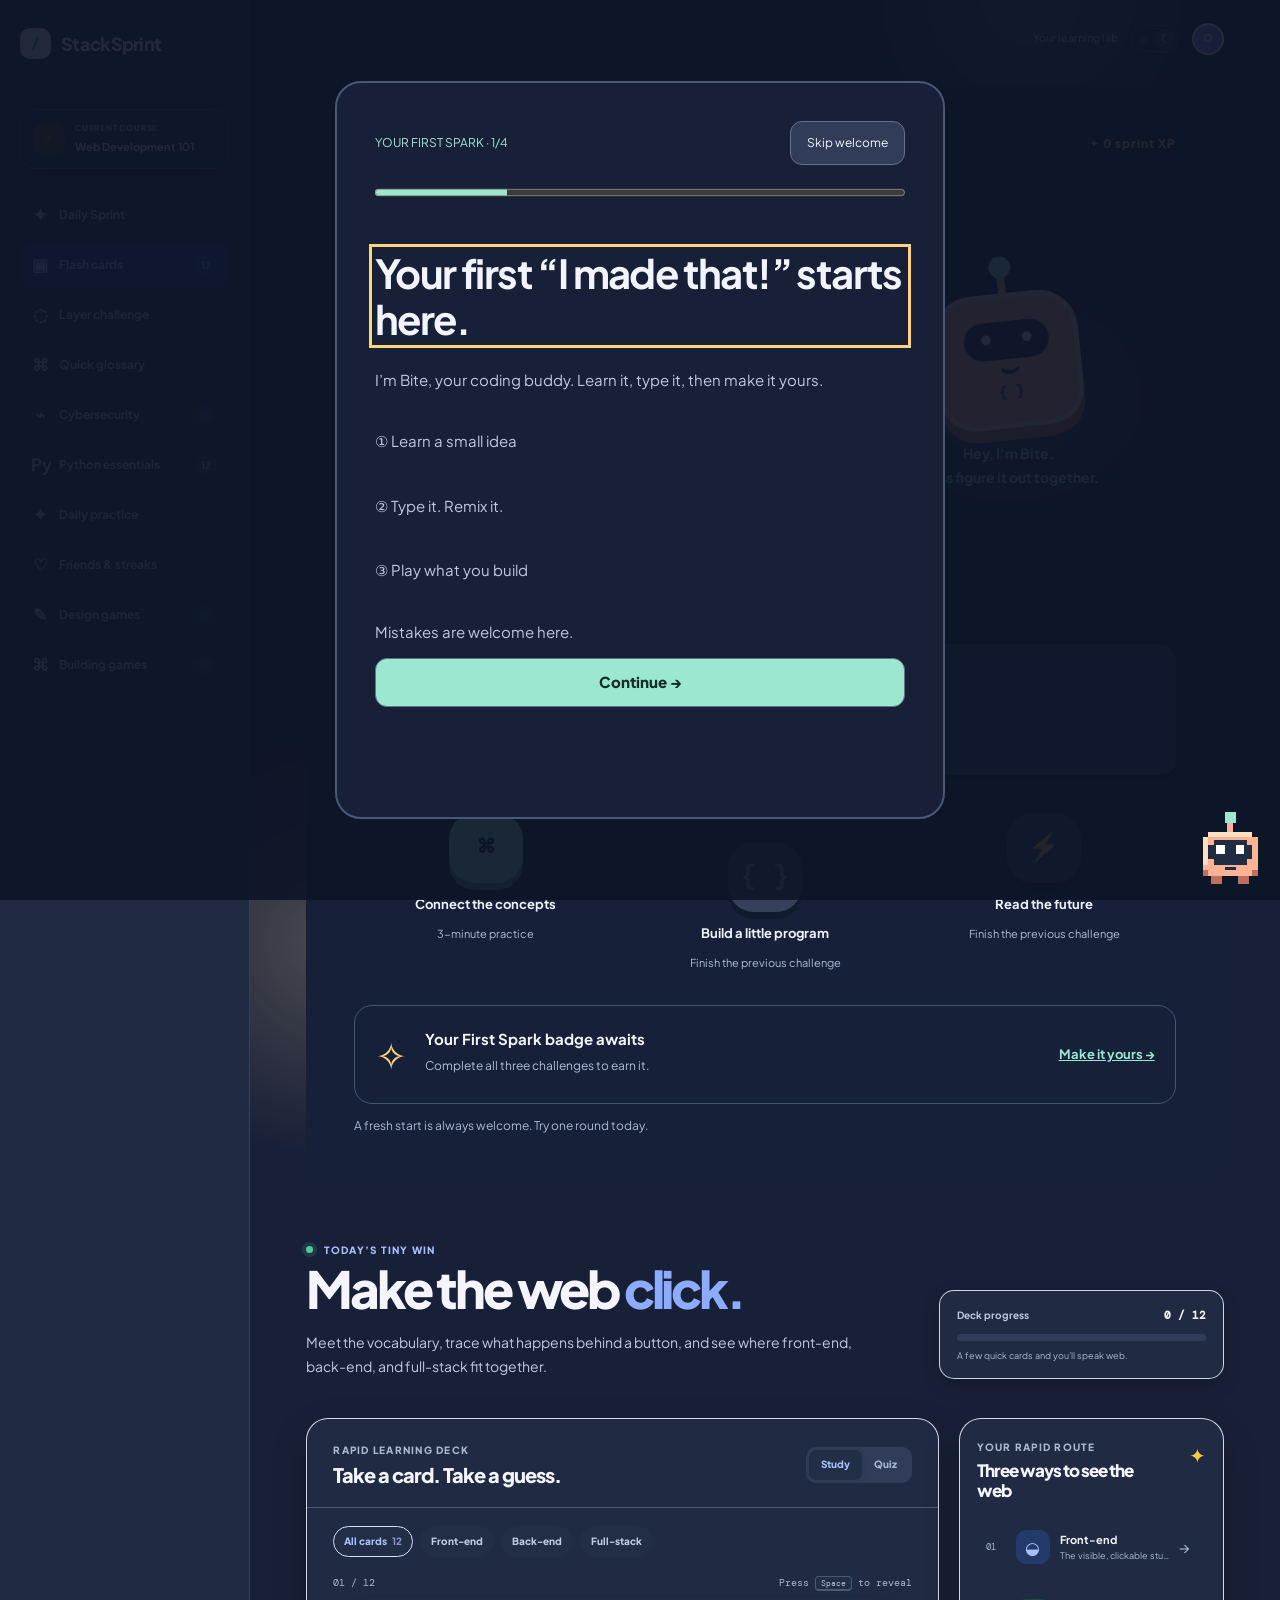
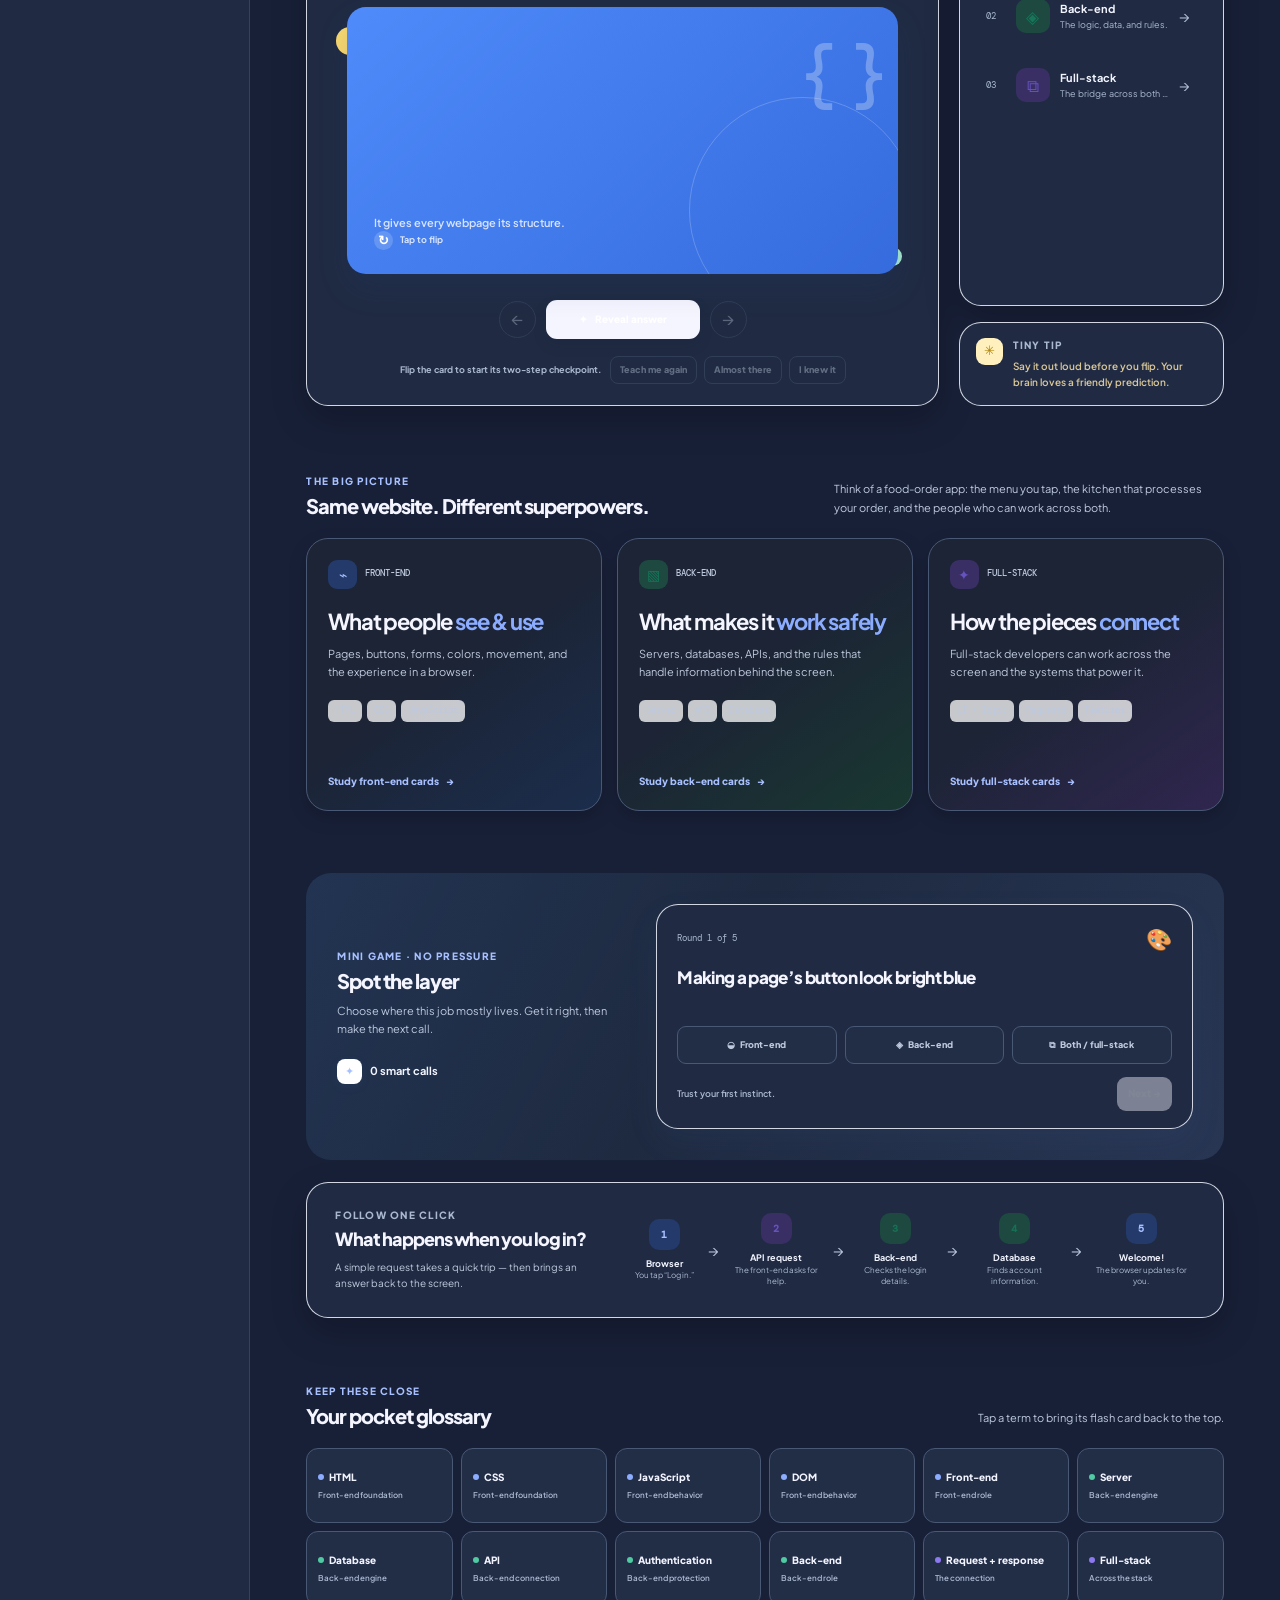
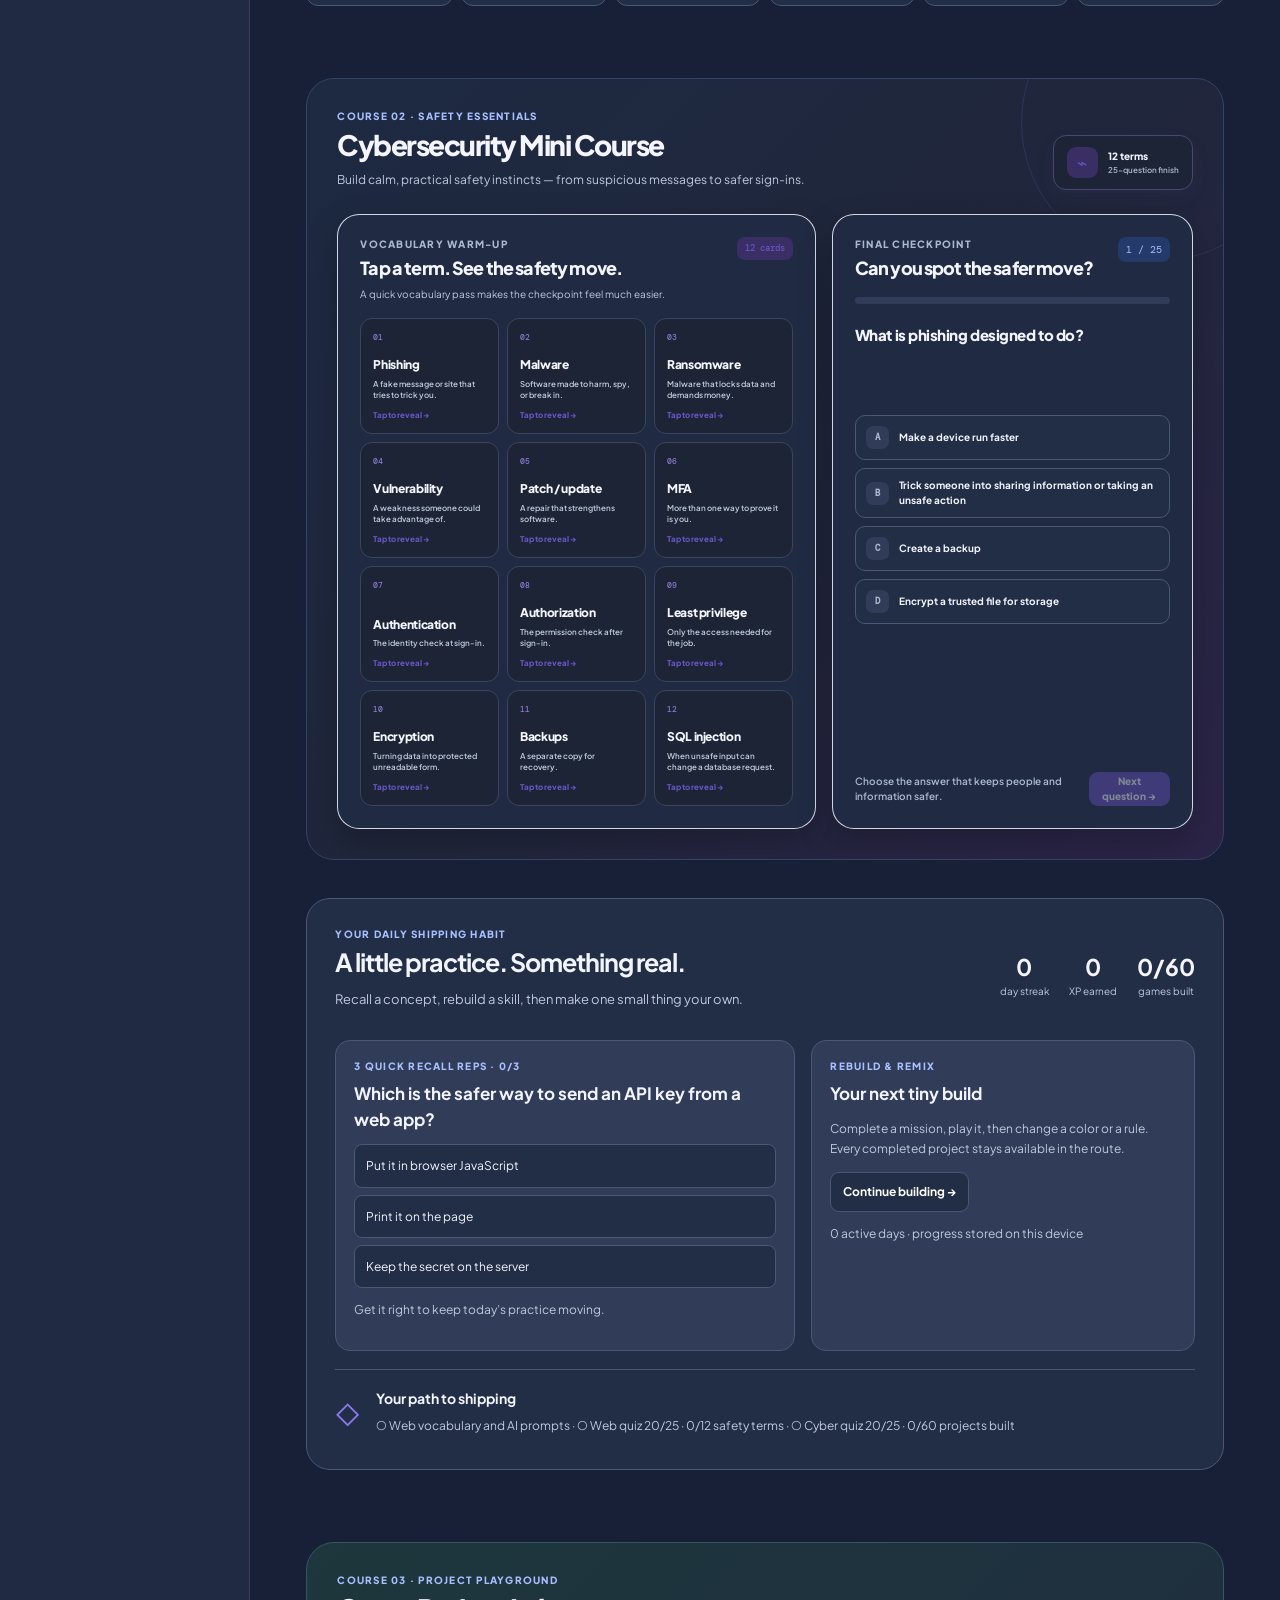
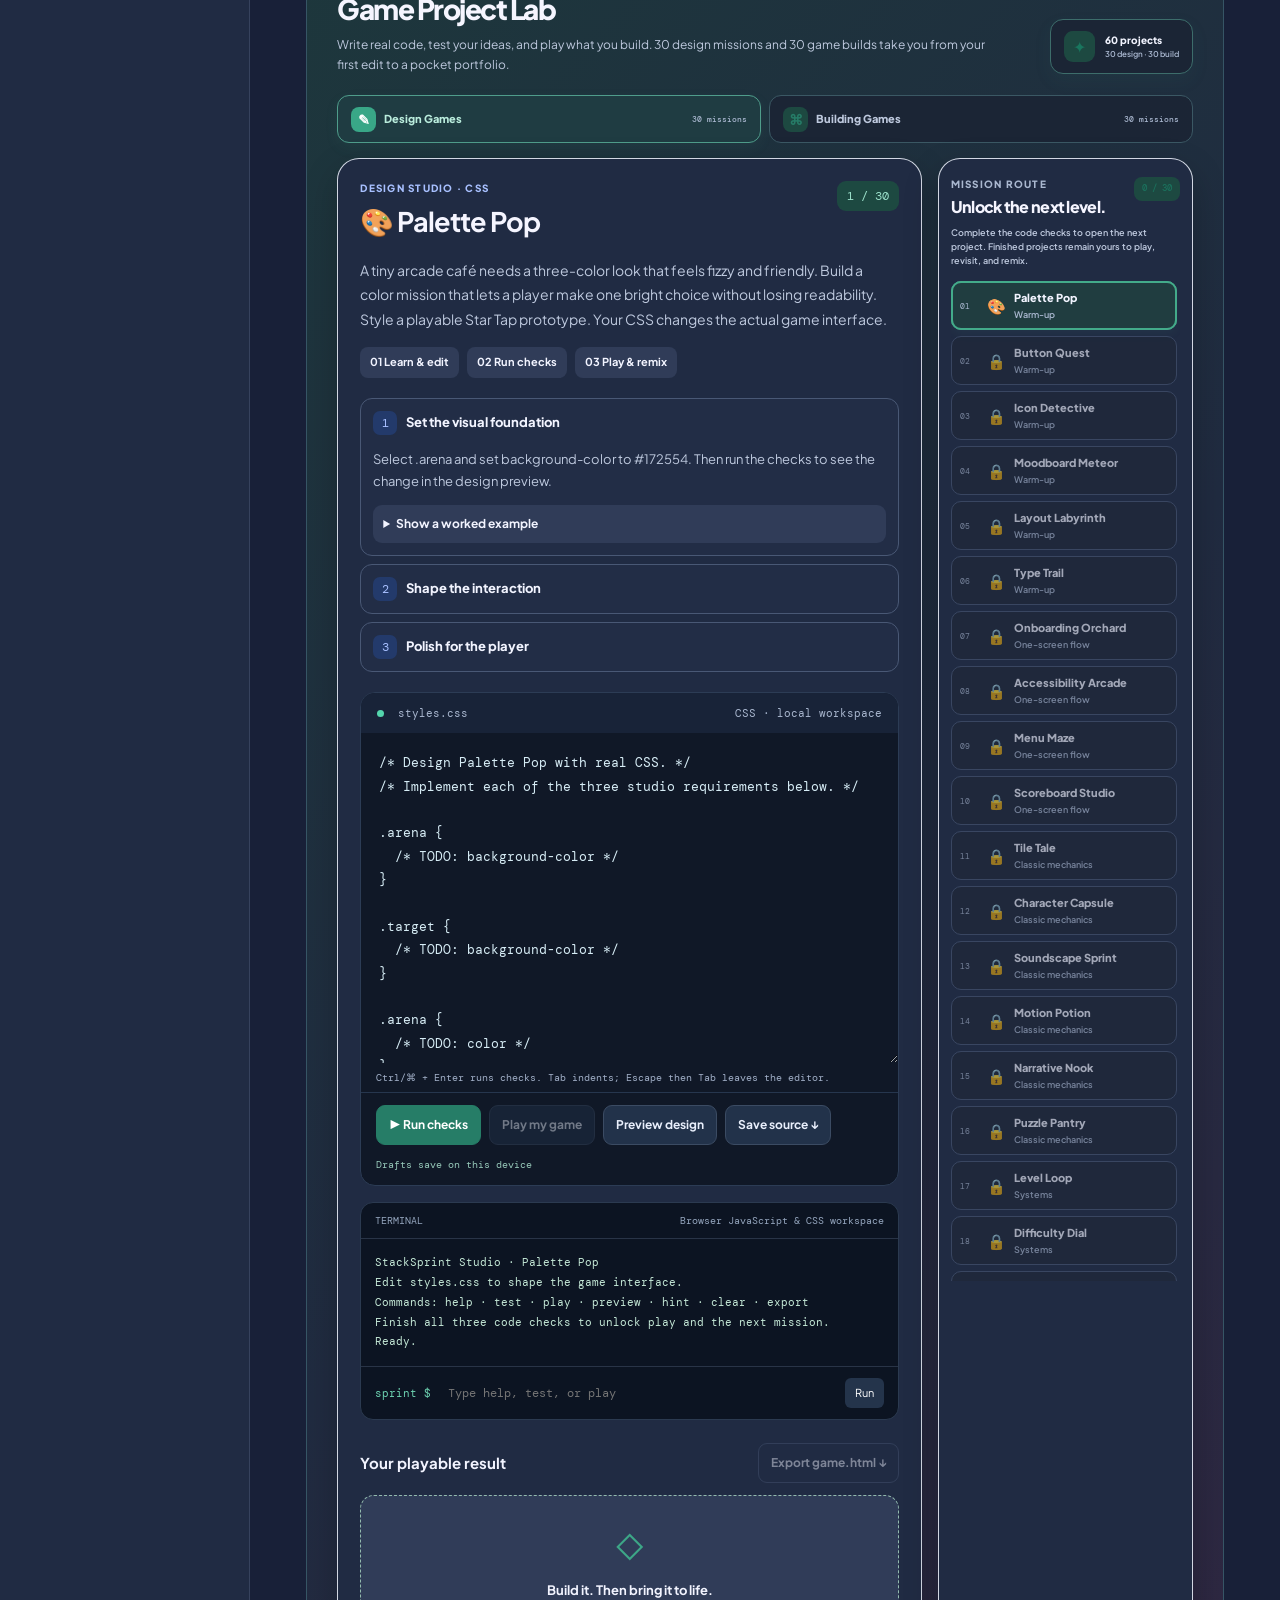
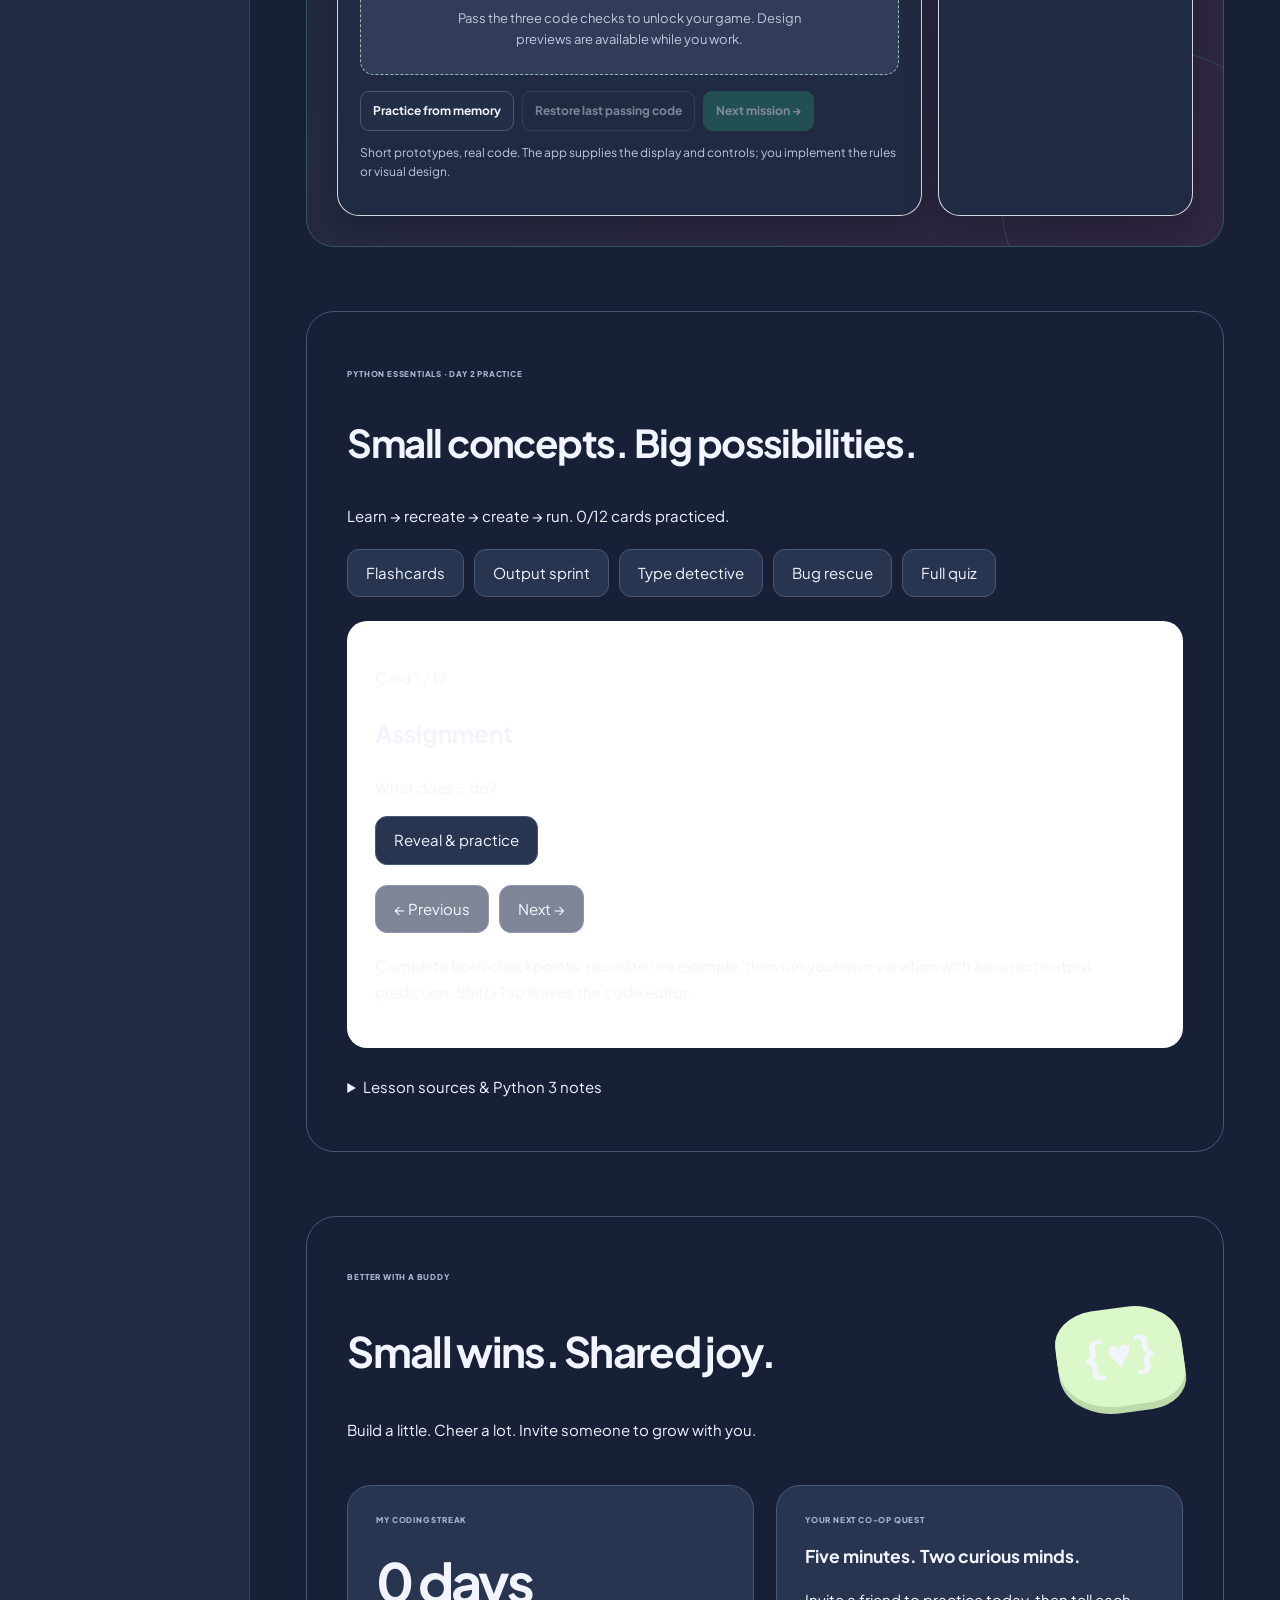
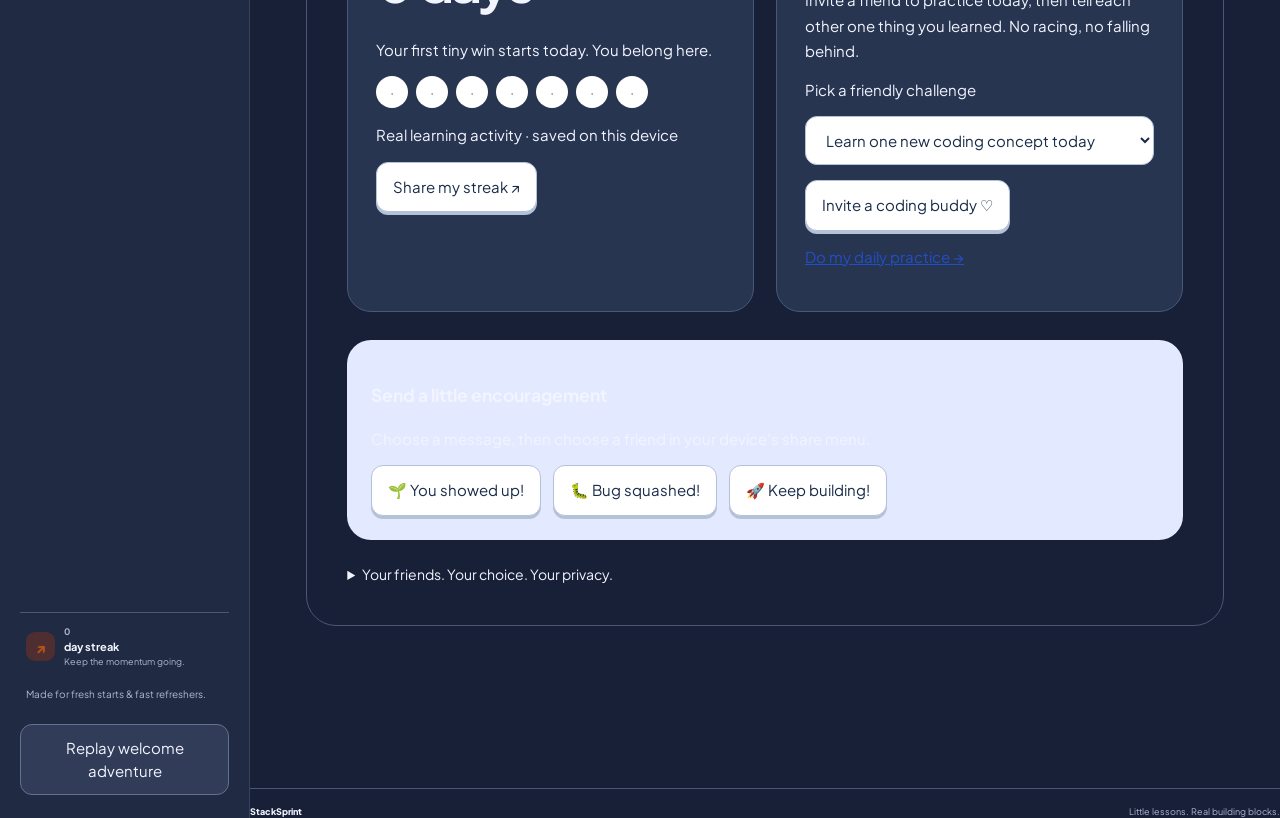
==== commit 6f5f7fec: "Replace canonical Xcode project with complete StackSprint app" ====
--- a/StackSprint/StackSprint/Web/index.html
+++ b/StackSprint/StackSprint/Web/index.html
@@ -18,8 +18,9 @@
     <link rel="stylesheet" href="./lab-studio.css" />
     <link rel="stylesheet" href="./python-course.css" />
     <link rel="stylesheet" href="./social.css" />
+    <link rel="stylesheet" href="./sprint.css" />
   </head>
-  <body>
+  <body class="dark-theme">
     <div class="page-glow glow-one" aria-hidden="true"></div>
     <div class="page-glow glow-two" aria-hidden="true"></div>
 
@@ -41,6 +42,7 @@
         </div>
 
         <nav class="side-nav" aria-label="Main navigation">
+          <a class="nav-link" href="#sprint-path"><span class="nav-icon">✦</span> Daily Sprint</a>
           <a class="nav-link is-active" href="#learn">
             <span class="nav-icon">▣</span>
             Flash cards
@@ -102,6 +104,7 @@
         </header>
 
         <main>
+          <section id="sprint-path" aria-label="Your coding adventure"></section>
           <section class="hero" aria-labelledby="page-title">
             <div>
               <p class="eyebrow"><span class="pulse-dot"></span> Today’s tiny win</p>
@@ -501,5 +504,10 @@
     <script src="./python-runtime.js"></script>
     <script src="./python-course.js"></script>
     <script src="./social.js"></script>
+    <script src="./sprint.js"></script>
+    <link rel="stylesheet" href="./bite.css">
+    <script src="./bite.js"></script>
+    <link rel="stylesheet" href="./welcome.css">
+    <script src="./welcome.js"></script>
   </body>
 </html>
--- a/StackSprint/StackSprint/Web/sprint.css
+++ b/StackSprint/StackSprint/Web/sprint.css
@@ -0,0 +1 @@
+#sprint-path{--night:#172039;--panel:#222e48;--line:#445572;--mint:#9ce7cf;--peach:#ffb394;background:var(--night);color:#f4f5fb;border-radius:30px;padding:clamp(20px,4vw,48px);margin:0 0 48px;scroll-margin-top:24px;font-family:ui-rounded,'Plus Jakarta Sans',system-ui,sans-serif}.sprint-top{display:flex;justify-content:space-between;gap:16px;flex-wrap:wrap;font-size:12px;font-weight:800;letter-spacing:.08em;color:#afbad4}.sprint-top>span:last-child{color:#ffd27d}.sprint-intro{display:grid;grid-template-columns:1.4fr 1fr;gap:20px;align-items:center;padding:44px 0}.sprint-kicker{font-size:11px;letter-spacing:.12em;font-weight:800;color:#aab8d3}.sprint-intro h1{font-size:clamp(34px,4vw,58px);letter-spacing:-.055em;line-height:1.1;margin:20px 0}.sprint-intro h1 em{display:block;font-style:normal;color:var(--mint)}.sprint-intro p{color:#c0cce1;line-height:1.7}.sprint-primary{background:#9ce7cf!important;color:#142e2a!important;border:0!important;border-bottom:5px solid #59a993!important;border-radius:16px;padding:16px 22px;min-height:52px;font:800 15px ui-rounded,system-ui,sans-serif;cursor:pointer;touch-action:manipulation}.sprint-primary span{margin-left:25px}.sprint-primary:active{transform:translateY(3px);border-bottom-width:2px!important}.sprint-small{font-size:12px!important;line-height:1.6!important;color:#aab8d3!important}.sprint-buddy{text-align:center;background:radial-gradient(ellipse,#384561 0%,transparent 68%);padding:24px 0}.sprint-buddy p{font-weight:700;font-size:14px}.sprint-bot{display:inline-flex;position:relative;flex-direction:column;align-items:center;justify-content:center;width:145px;height:135px;border-radius:40px 40px 36px 36px;background:#ffb394;box-shadow:0 12px 0 #bf705e;transform:rotate(-6deg);color:#27324b;border:5px solid #ffd1bc}.sprint-bot:before{content:'';position:absolute;width:8px;height:25px;background:#ffb394;top:-26px;border-radius:8px}.sprint-bot:after{content:'';position:absolute;width:22px;height:22px;background:#9ce7cf;top:-42px;border-radius:50%}.sprint-bot i{font:bold 34px monospace;background:#27324b;color:#fff;padding:0 12px;border-radius:20px;font-style:normal}.sprint-bot b{font:bold 30px monospace;line-height:25px}.sprint-bot small{font:bold 14px monospace}.sprint-unit{padding:20px 24px;background:#39446f;border-radius:18px;border-bottom:5px solid #10182c}.sprint-unit span{font-size:11px;letter-spacing:.1em;color:#c4ccec;font-weight:800}.sprint-unit h2{font-size:22px;margin:8px 0}.sprint-unit p{font-size:13px;margin:0;color:#d4dcf1}.sprint-nodes{display:flex;justify-content:space-around;gap:16px;padding:32px 0}.sprint-node{background:none;border:0;color:#eef3ff;display:flex;flex-direction:column;align-items:center;gap:12px;font:inherit;cursor:pointer;flex:1;min-width:0}.sprint-node>span{width:74px;height:70px;display:grid;place-items:center;background:#9ce7cf;color:#172039;border-radius:26px;box-shadow:0 7px 0 #579c88;font:bold 27px monospace}.sprint-node:nth-child(2){padding-top:30px}.sprint-node small{font-size:11px;color:#afbdd6}.sprint-node strong{font-size:13px}.sprint-node:disabled{cursor:default}.sprint-node:disabled>span{background:#35415a;color:#91a0bb;box-shadow:0 7px 0 #111b2e}.sprint-node.is-done>span{background:#ffd27d;box-shadow:0 7px 0 #b68e45}.sprint-reward{display:flex;align-items:center;gap:18px;border:1px solid #445572;border-radius:18px;padding:20px}.sprint-reward>span{font-size:38px;color:#ffd27d}.sprint-reward p{font-size:12px;color:#afbdd6;margin:6px 0}.sprint-reward a{margin-left:auto;color:#9ce7cf;white-space:nowrap;font-size:13px;font-weight:700}.sprint-dialog{box-sizing:border-box;border:1px solid #445572;border-radius:24px;background:#172039;color:#f4f5fb;padding:0;width:min(680px,95vw);max-height:94dvh;font-family:ui-rounded,system-ui,sans-serif}.sprint-dialog::backdrop{background:#070d20bb;backdrop-filter:blur(5px)}.sprint-dialog header{display:flex;align-items:center;gap:16px;padding:20px}.sprint-dialog header>span{font-size:12px;white-space:nowrap;color:#aab8d3}.sprint-close{background:none;border:0;color:#d1ddf2;font-size:32px;min-width:44px;min-height:44px;cursor:pointer}.sprint-dialog progress{flex:1;width:100%;height:14px;accent-color:#9ce7cf}.sprint-stage{padding:12px 28px 28px}.sprint-stage h2{font-size:clamp(24px,4vw,32px);letter-spacing:-.025em;line-height:1.2}.sprint-stage p{line-height:1.6;color:#c0cce1}.sprint-dialog footer{padding:18px 28px;background:#222e48;min-height:72px}.sprint-dialog footer p{margin:0;line-height:1.6;color:#b2edda}.sprint-matches{display:grid;grid-template-columns:1fr 1fr;gap:14px;margin-top:28px}.sprint-matches>div{display:grid;gap:14px}.sprint-matches button,.sprint-line-bank button,.sprint-options button,.sprint-controls>button:not(.sprint-primary){border:2px solid #526480;border-bottom-width:5px;color:#eef3ff;background:#222e48;border-radius:16px;min-height:64px;padding:12px;font:600 15px ui-rounded,system-ui,sans-serif;cursor:pointer}.sprint-matches button[aria-pressed=true]{background:#334f62;border-color:#9ce7cf}.sprint-dialog button:disabled{opacity:.5;cursor:default}.sprint-dialog button:active:not(:disabled){transform:translateY(2px)}.sprint-dialog button:focus-visible,#sprint-path button:focus-visible,#sprint-path a:focus-visible{outline:3px solid #ffb394;outline-offset:5px}.sprint-code-slots{display:grid;gap:10px;min-height:130px;border:2px dashed #526480;border-radius:16px;padding:18px;margin:24px 0;color:#afbdd6}.sprint-code-slots code{color:#9ce7cf}.sprint-line-bank,.sprint-options{display:grid;gap:12px;margin:20px 0}.sprint-controls{display:flex;gap:12px;flex-wrap:wrap}.sprint-dialog pre{background:#10172b;color:#9ce7cf;font-size:18px;border-radius:16px;padding:24px;overflow:auto}.sprint-celebrate{text-align:center;padding-top:48px}.sprint-celebrate .sprint-bot{margin-bottom:36px;transform:rotate(6deg)}.sprint-results{display:grid;grid-template-columns:repeat(3,1fr);gap:10px;margin:24px 0}.sprint-results span{padding:16px 4px;border:2px solid #445572;border-radius:16px;color:#aab8d3;font-size:12px}.sprint-results b{display:block;font-size:24px;color:#ffd27d;margin-bottom:5px}@media(max-width:600px){.sprint-intro{grid-template-columns:1fr;padding:28px 0}.sprint-buddy{display:none}.sprint-nodes{flex-direction:column;align-items:center}.sprint-node{width:100%;padding:14px!important}.sprint-node:nth-child(2){padding-left:70px!important}.sprint-reward{flex-wrap:wrap}.sprint-reward a{margin-left:0}.sprint-stage{padding:10px 18px 22px}.sprint-dialog header{gap:8px;padding:12px}.sprint-dialog{max-height:96dvh}.sprint-matches{gap:10px}.sprint-matches button{font-size:14px;min-height:76px}}@media(prefers-reduced-motion:reduce){.sprint-primary:active,.sprint-dialog button:active{transform:none!important}}@media(prefers-reduced-transparency:reduce){.sprint-dialog::backdrop{backdrop-filter:none;background:#070d20ed}}
--- a/StackSprint/StackSprint/Web/bite.css
+++ b/StackSprint/StackSprint/Web/bite.css
@@ -0,0 +1,10 @@
+#bite-pet{position:fixed;right:max(12px,env(safe-area-inset-right));bottom:calc(12px + env(safe-area-inset-bottom) + var(--bite-lift,0px));z-index:10000;font:14px/1.4 system-ui,sans-serif;color:#fff;display:flex;align-items:flex-end;flex-direction:column;pointer-events:none;max-width:calc(100vw - 24px)}
+#bite-pet button{font:inherit;cursor:pointer;min-height:44px;pointer-events:auto}
+#bite-pet .bite-body{width:76px;padding:4px;background:transparent;border:0;box-shadow:none;border-radius:0;color:#fff;display:grid;justify-items:center}
+#bite-pet svg{width:66px;height:72px;overflow:visible}#bite-pet .bite-body span{display:none}
+#bite-pet .bite-bubble{pointer-events:auto;background:#202b44;border:2px solid #9ce7cf;padding:12px;margin-bottom:12px;width:230px;max-width:calc(100vw - 48px);box-sizing:border-box;border-radius:12px;box-shadow:3px 3px 0 #11182b}
+#bite-pet .bite-bubble[hidden]{display:none}#bite-pet p{margin:0 0 8px;color:#fff;font:14px/1.4 system-ui,sans-serif}
+#bite-pet .bite-bubble button{display:block;width:100%;background:#35445e;border:0;border-radius:6px;color:#fff;margin-top:4px;padding:7px}
+#bite-pet button:focus-visible{outline:3px solid #ffd27d;outline-offset:3px}#bite-pet button:active{filter:brightness(1.2)}
+#bite-pet .bite-eyes{transition:transform .18s ease}#bite-pet.is-confused .bite-eyes{transform:translateY(3px)}#bite-pet.is-confused .bite-mouth{transform:scaleY(2);transform-origin:center}#bite-pet.is-confused .bite-body{border-color:#ffd27d}
+@media(prefers-reduced-motion:reduce){#bite-pet .bite-eyes{transition:none}}
--- a/StackSprint/StackSprint/Web/welcome.css
+++ b/StackSprint/StackSprint/Web/welcome.css
@@ -0,0 +1,7 @@
+body.dark-theme{--page:#182038;--surface:#222d46;--surface-soft:#303c58;--ink:#f2f4ff;--ink-strong:#f5f5ff;--muted:#bec9de;--quiet:#aab8d0;--line:#495875;--blue:#8cadff;--blue-deep:#a8c0ff}
+.dark-theme .sidebar,.dark-theme .panel,.dark-theme .hero-progress,.dark-theme .course-badge{background:#202b43}
+.dark-theme .python-course,.dark-theme .friends-section{background:#182038;color:#f2f4ff;border-color:#495875}
+.dark-theme .python-course button,.dark-theme .py-card,.dark-theme .py-quiz,.dark-theme .streak-ticket,.dark-theme .buddy-panel{background:#283550;color:#f2f4ff;border-color:#495875;box-shadow:none}
+.dark-theme .python-course input,.dark-theme .python-course textarea{background:#111a2c;color:#f2f4ff;border-color:#637594}
+.welcome-adventure{box-sizing:border-box;width:min(610px,calc(100vw - 24px));max-height:92dvh;overflow:auto;padding:clamp(20px,5vw,38px);padding-bottom:110px;background:#182038;color:#f2f4ff;border:2px solid #495875;border-radius:26px;font-family:var(--font)}
+.welcome-adventure::backdrop{background:#0d1427e8}.welcome-adventure header{display:flex;align-items:center;justify-content:space-between;gap:12px;font-size:12px;color:#a2e6d2}.welcome-adventure h1{font-size:clamp(28px,5vw,40px);line-height:1.15;letter-spacing:-.04em}.welcome-adventure p{color:#bec9de}.welcome-adventure progress{width:100%;margin:20px 0;accent-color:#9ce7cf}.welcome-adventure button,.welcome-replay{min-height:44px;padding:12px 16px;cursor:pointer;border:1px solid #62728e;border-radius:12px;color:#f2f4ff;background:#303c58}.welcome-choices{display:grid;gap:12px;margin:24px 0}.welcome-choices button{text-align:left;min-height:56px}.welcome-choices [aria-pressed=true]{border:2px solid #9ce7cf;background:#274b4d}.welcome-adventure footer{display:flex;gap:12px}.welcome-adventure [data-next]{background:#9ce7cf;color:#142d2a;font-weight:800;flex:1}.welcome-adventure button:disabled{opacity:.45;cursor:default}.welcome-adventure button:active{filter:brightness(1.15)}.welcome-adventure pre{padding:22px;background:#303c58;border-radius:12px;font-size:22px}.welcome-adventure :focus-visible{outline:3px solid #ffd27d;outline-offset:3px}.welcome-replay{margin-top:16px}
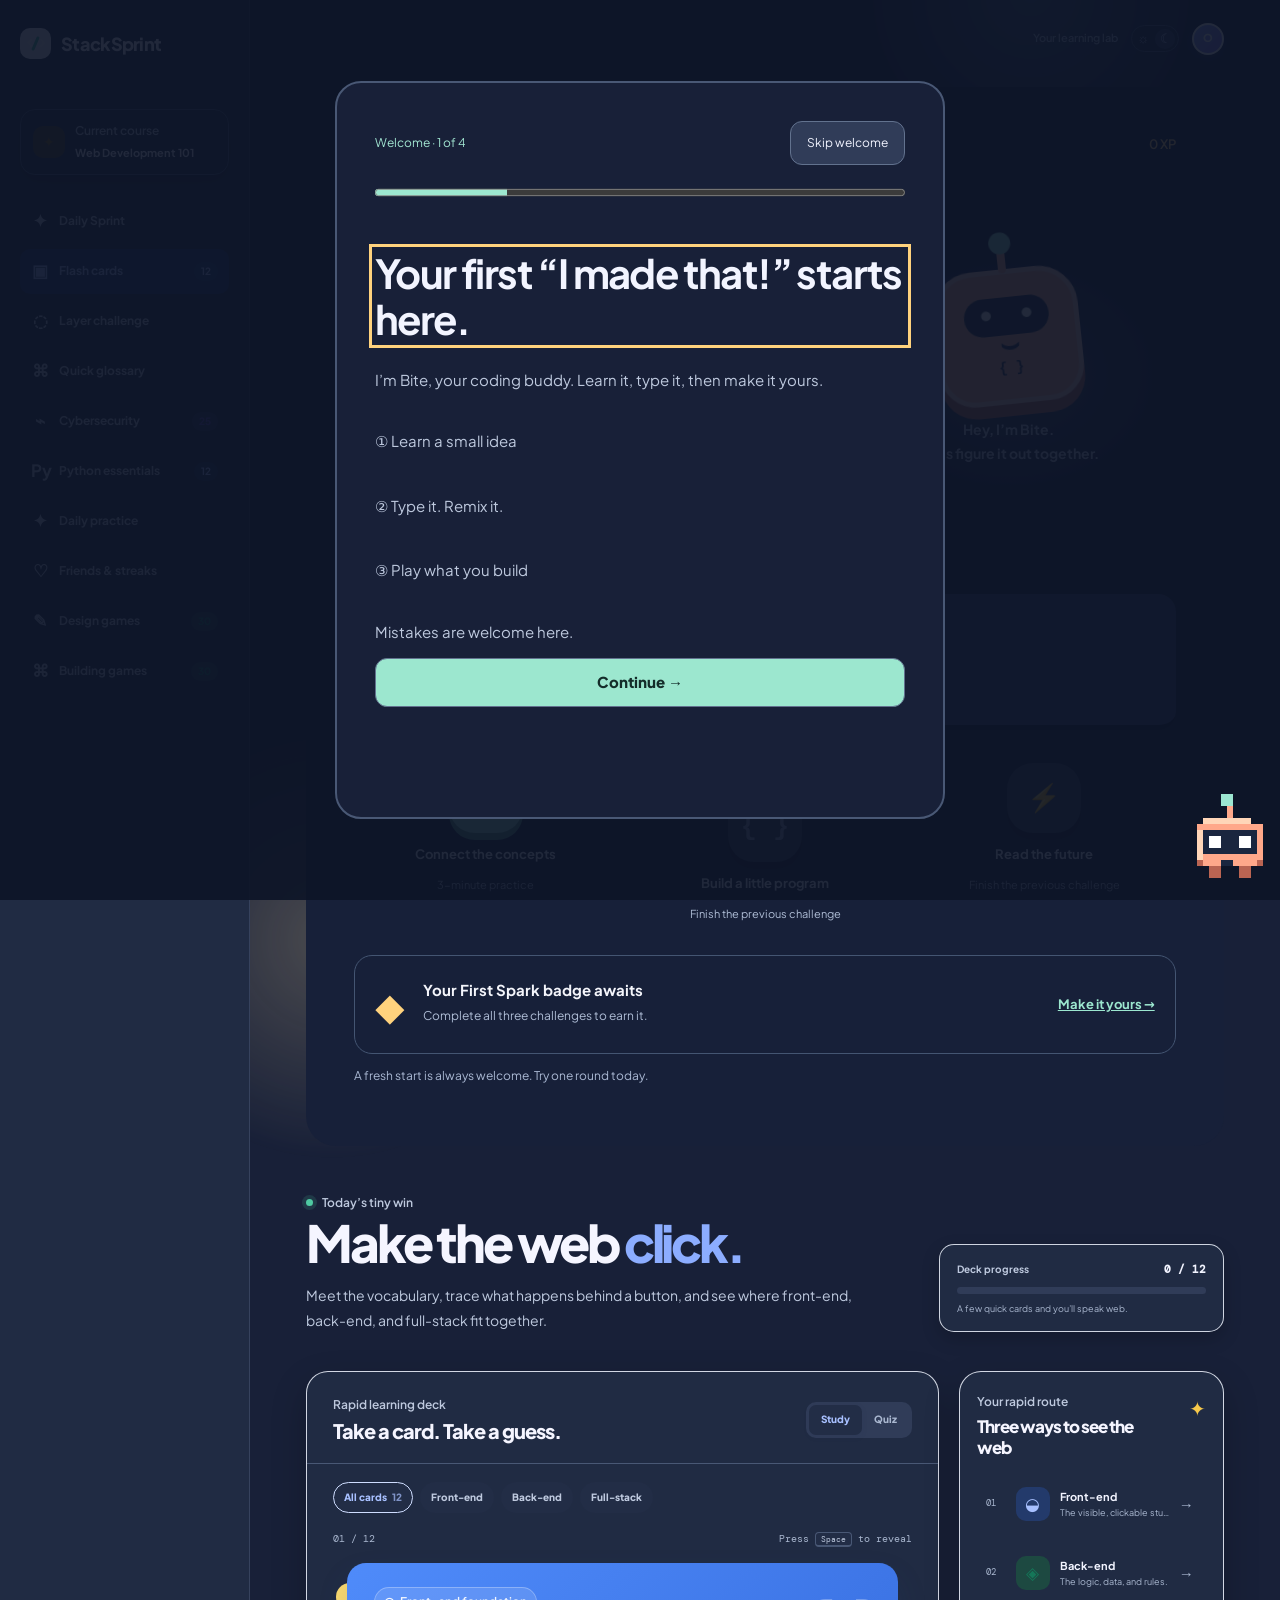
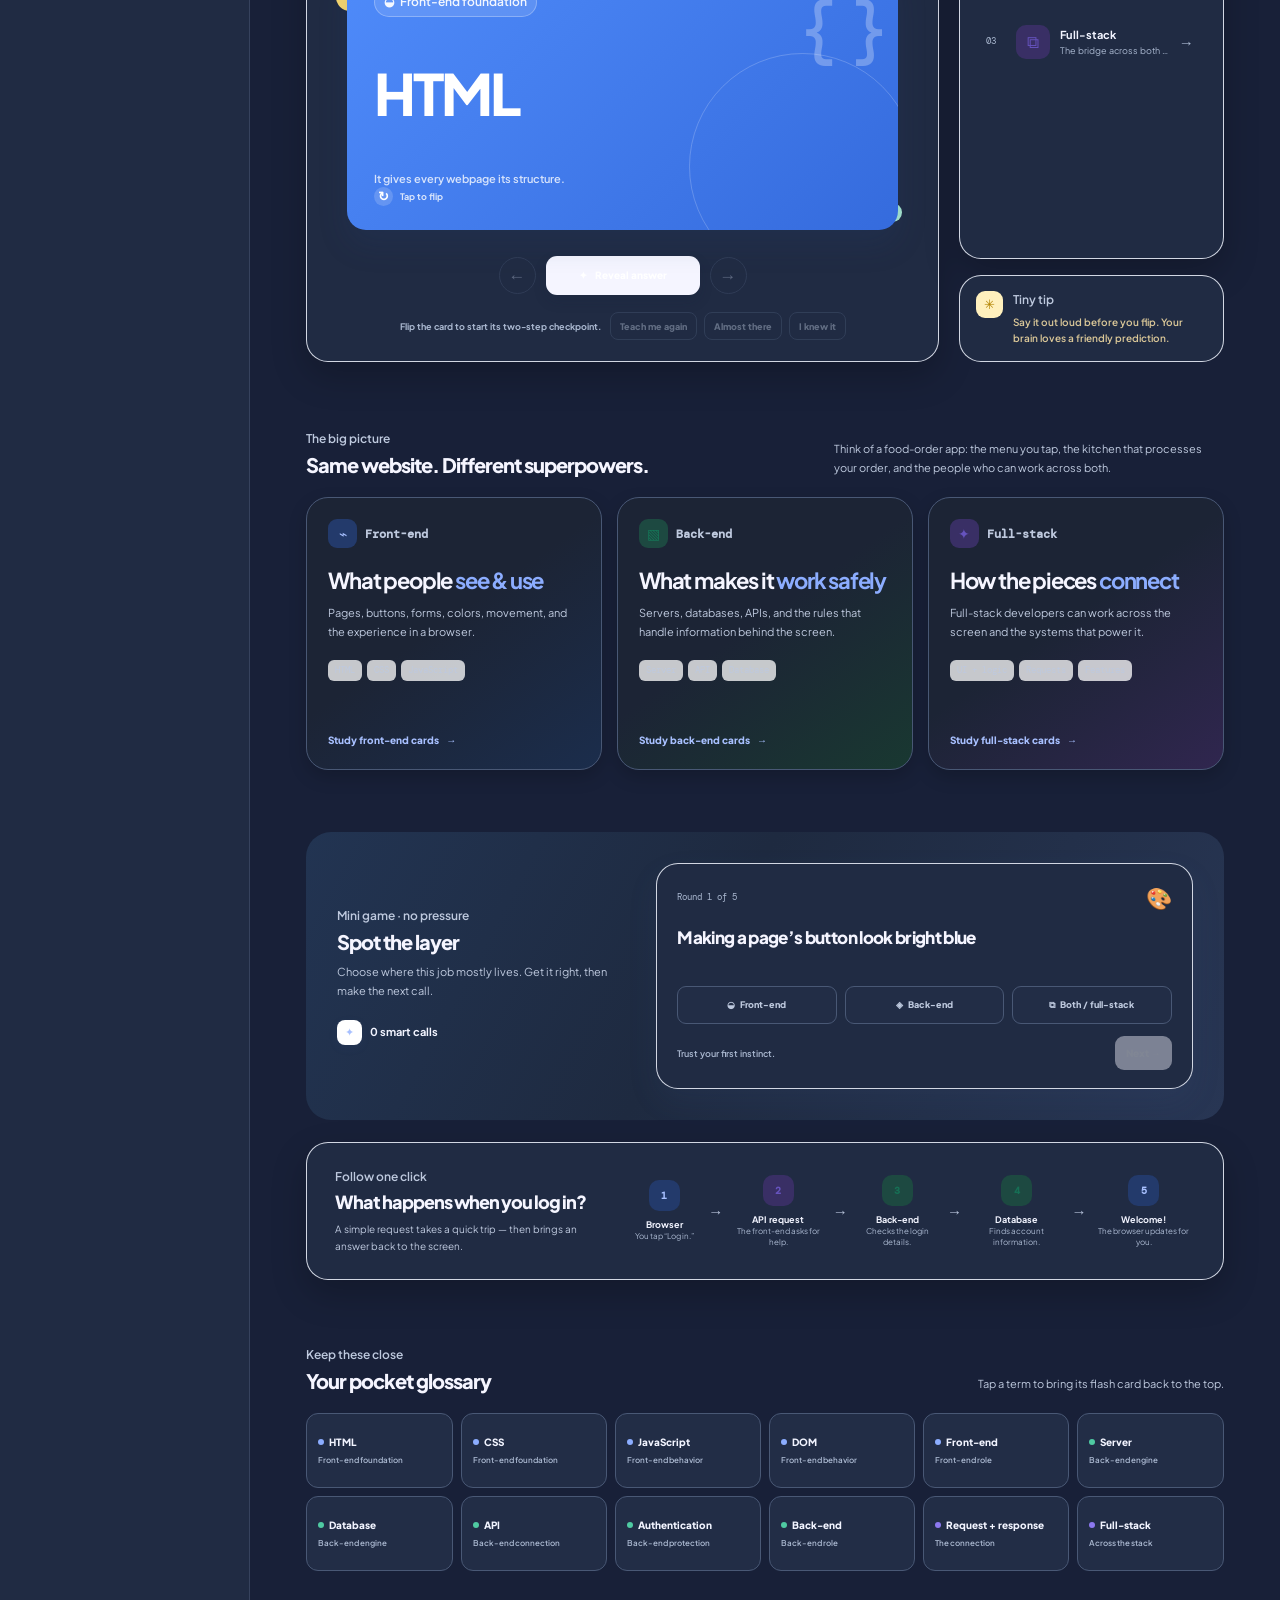
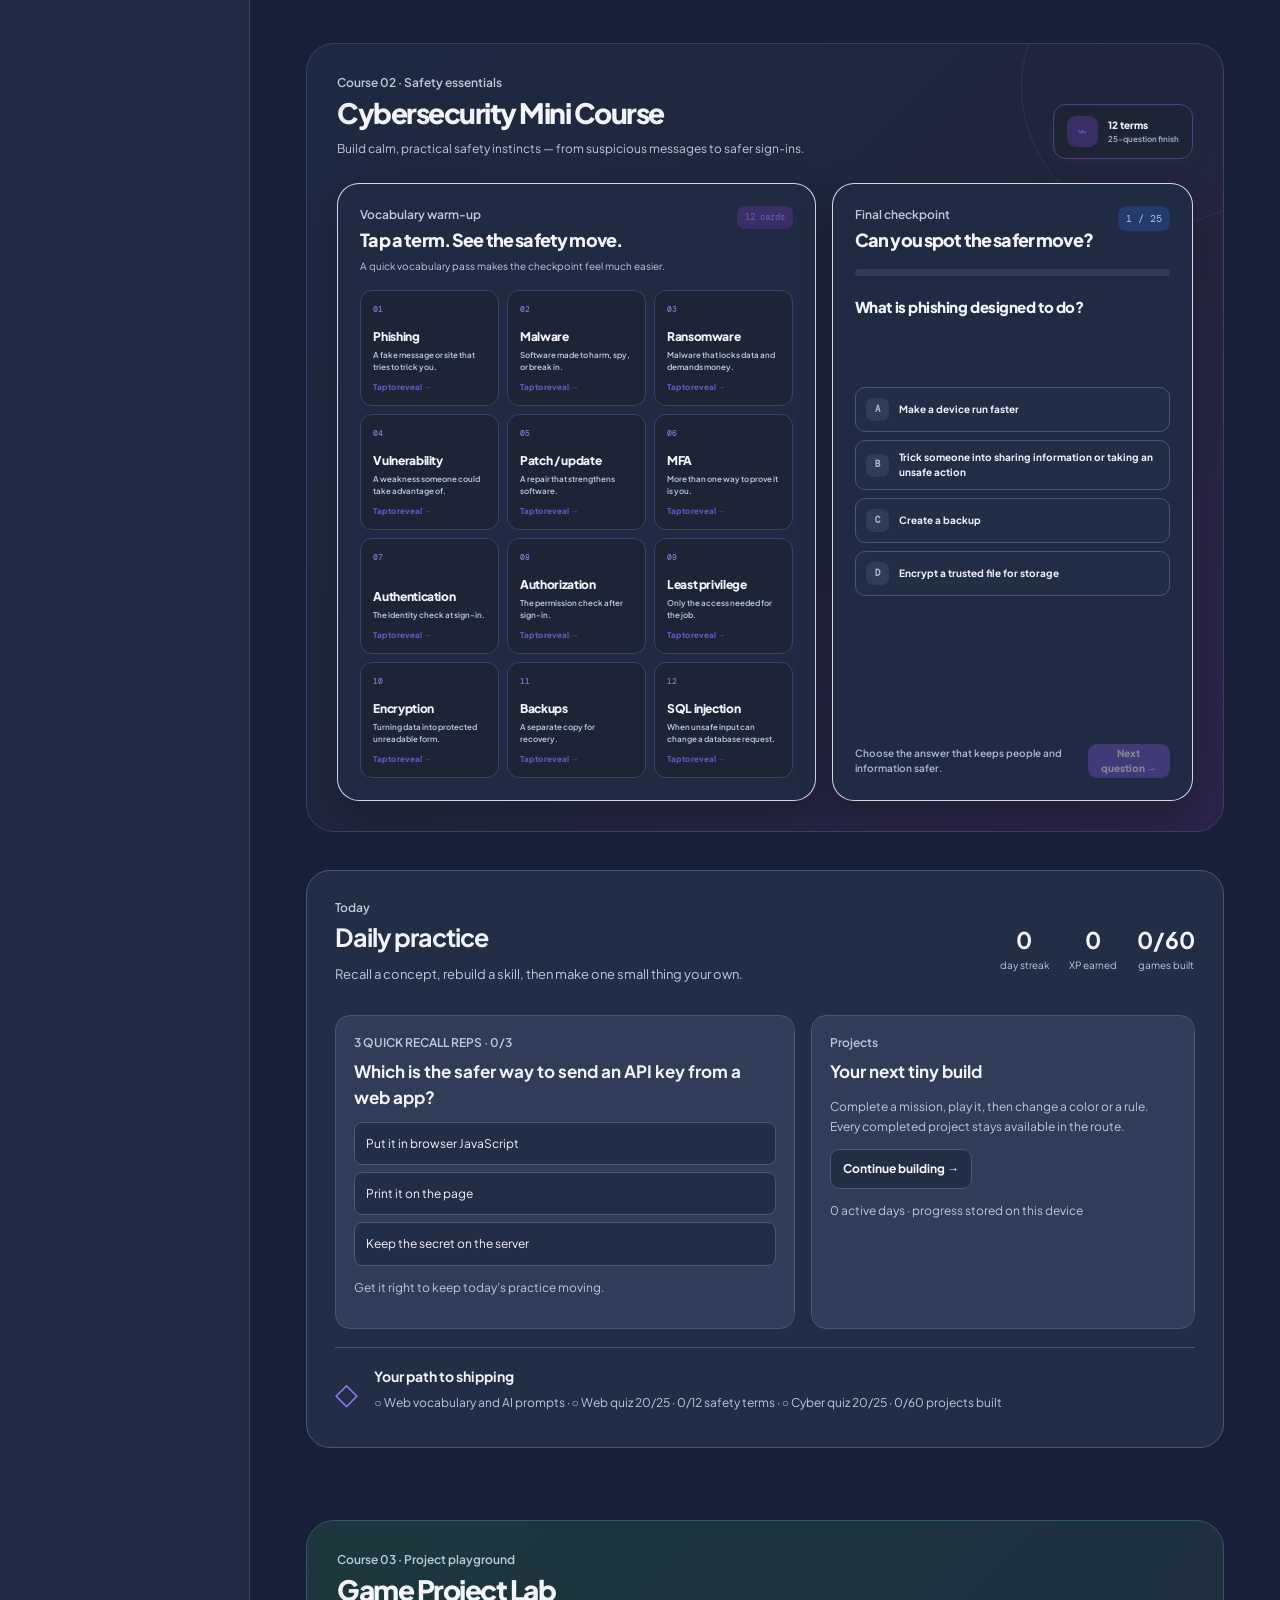
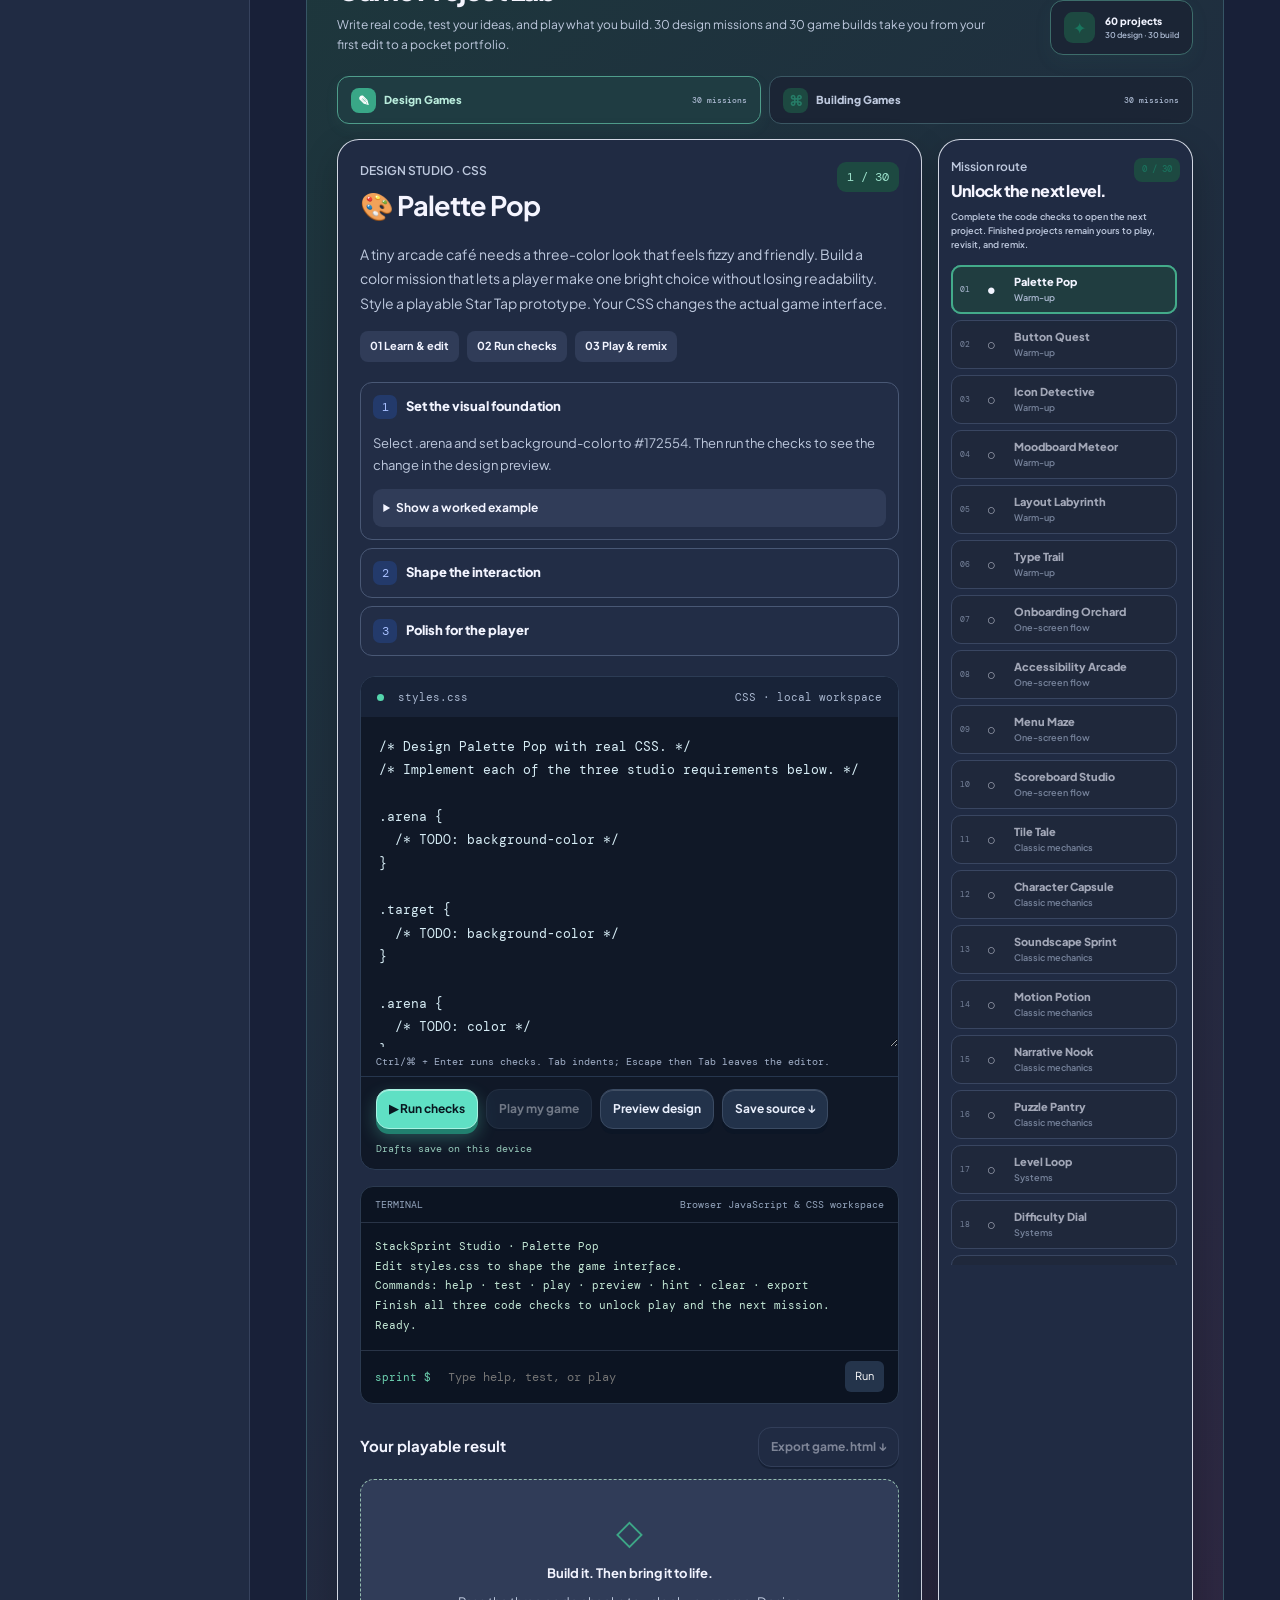
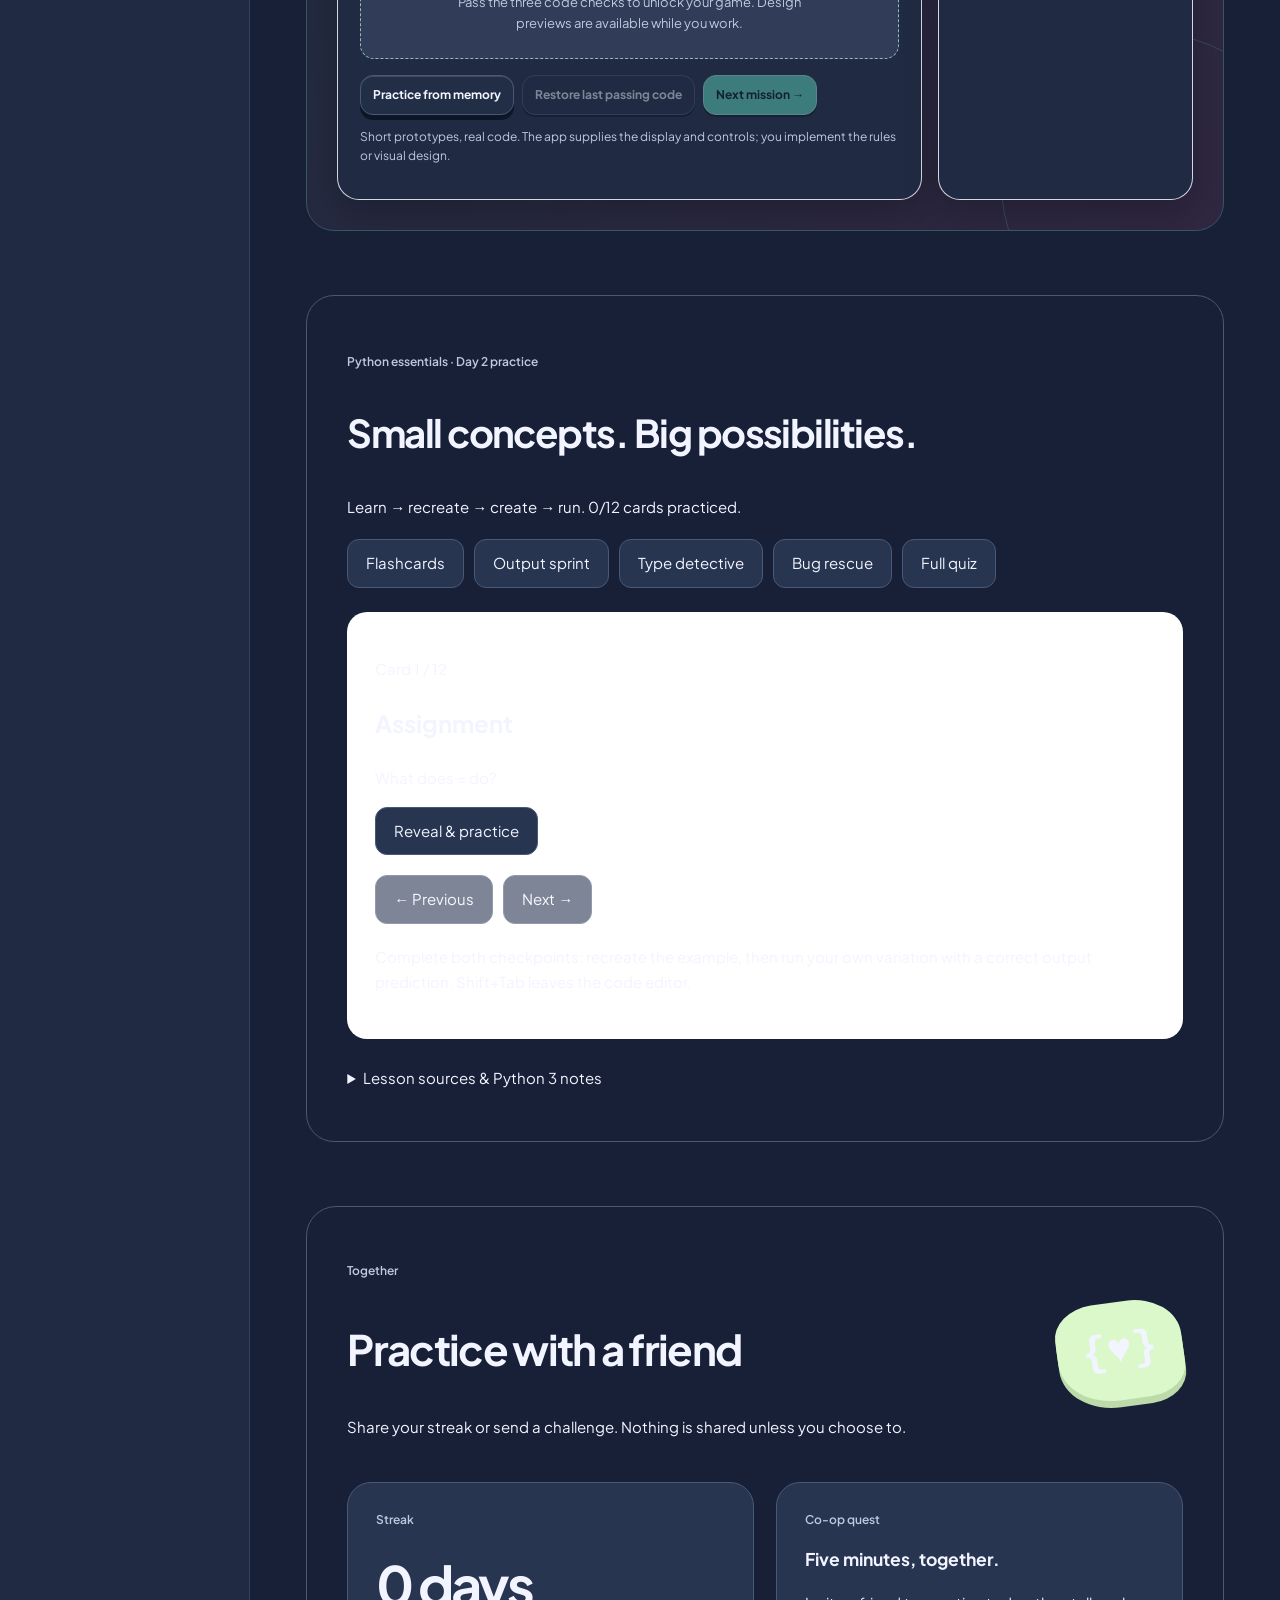
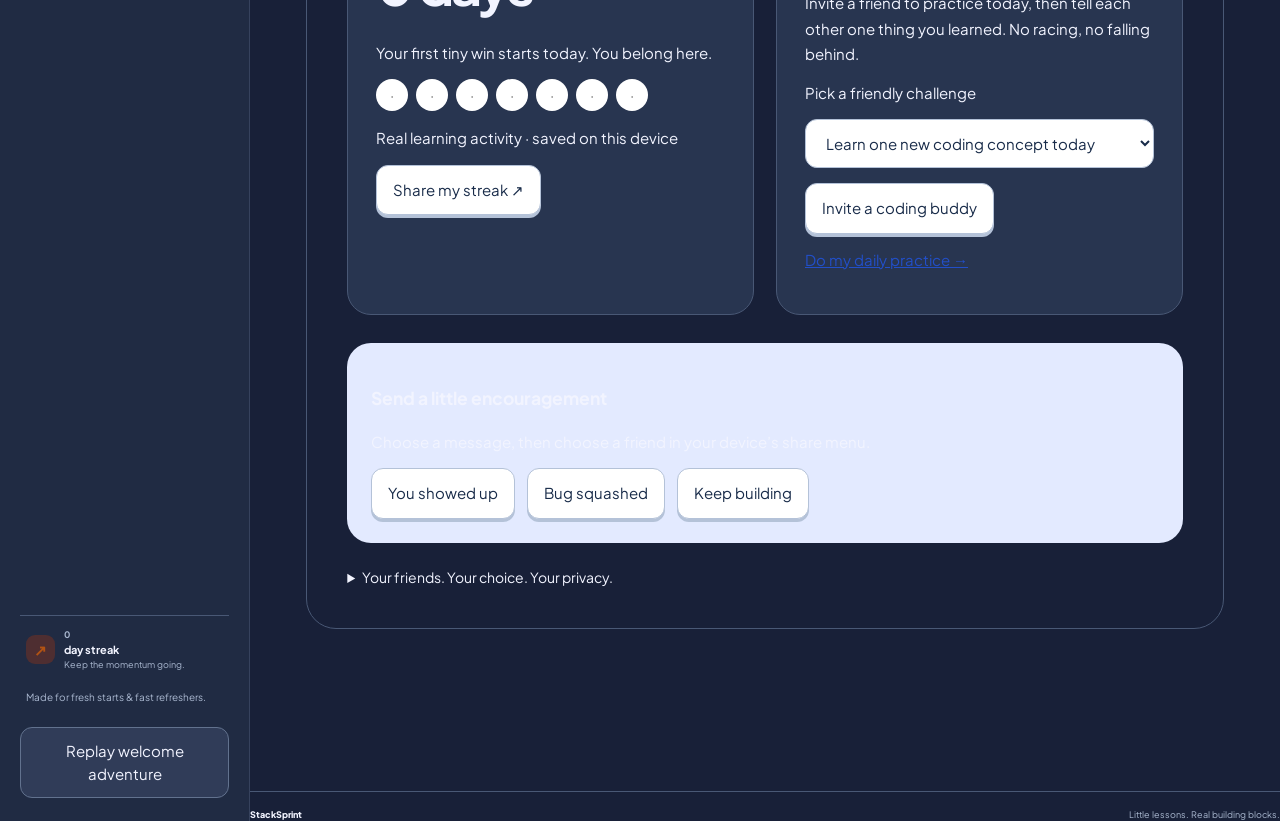
==== commit f514538e: "Apple compliance gate: remove simulated features, add privacy policy, fix entitlements and paywall A" ====
--- a/StackSprint/StackSprint/Web/index.html
+++ b/StackSprint/StackSprint/Web/index.html
@@ -8,12 +8,7 @@
       content="Learn web development, design, and cybersecurity. Write real code, build playable games, and develop a daily shipping habit with StackSprint."
     />
     <title>StackSprint — Learn, code, design & play</title>
-    <link rel="preconnect" href="https://fonts.googleapis.com" />
-    <link rel="preconnect" href="https://fonts.gstatic.com" crossorigin />
-    <link
-      href="https://fonts.googleapis.com/css2?family=DM+Mono:wght@400;500&family=Plus+Jakarta+Sans:wght@400;500;600;700;800&display=swap"
-      rel="stylesheet"
-    />
+    <link rel="stylesheet" href="./fonts.css" />
     <link rel="stylesheet" href="./styles.css" />
     <link rel="stylesheet" href="./lab-studio.css" />
     <link rel="stylesheet" href="./python-course.css" />
--- a/StackSprint/StackSprint/Web/fonts.css
+++ b/StackSprint/StackSprint/Web/fonts.css
@@ -0,0 +1,8 @@
+/* Bundled fonts (SIL Open Font License 1.1, see OFL-*.txt). No requests leave the device. */
+@font-face{font-family:'Plus Jakarta Sans';font-style:normal;font-weight:400;font-display:swap;src:url('./plus-jakarta-sans-latin-400-normal.woff2') format('woff2')}
+@font-face{font-family:'Plus Jakarta Sans';font-style:normal;font-weight:500;font-display:swap;src:url('./plus-jakarta-sans-latin-500-normal.woff2') format('woff2')}
+@font-face{font-family:'Plus Jakarta Sans';font-style:normal;font-weight:600;font-display:swap;src:url('./plus-jakarta-sans-latin-600-normal.woff2') format('woff2')}
+@font-face{font-family:'Plus Jakarta Sans';font-style:normal;font-weight:700;font-display:swap;src:url('./plus-jakarta-sans-latin-700-normal.woff2') format('woff2')}
+@font-face{font-family:'Plus Jakarta Sans';font-style:normal;font-weight:800;font-display:swap;src:url('./plus-jakarta-sans-latin-800-normal.woff2') format('woff2')}
+@font-face{font-family:'DM Mono';font-style:normal;font-weight:400;font-display:swap;src:url('./dm-mono-latin-400-normal.woff2') format('woff2')}
+@font-face{font-family:'DM Mono';font-style:normal;font-weight:500;font-display:swap;src:url('./dm-mono-latin-500-normal.woff2') format('woff2')}
--- a/StackSprint/StackSprint/Web/styles.css
+++ b/StackSprint/StackSprint/Web/styles.css
@@ -241,3 +241,13 @@
 @media (max-width: 700px) { .topbar { min-height: 65px; padding: 14px 19px; }.welcome-label, .avatar { display: none; } main { padding: 6px 18px 36px; }.hero { align-items: start; flex-direction: column; gap: 19px; margin: 21px 0 28px; }.hero h1 { font-size: clamp(37px, 11vw, 52px); }.hero-copy { font-size: 12px; }.hero-progress { width: 100%; }.panel-topline { align-items: start; flex-direction: column; padding: 20px 18px 16px; }.mode-switch { align-self: stretch; }.mode-button { flex: 1; } #studyView { padding: 15px 14px 18px; }.filter-row { gap: 5px; }.filter-chip { padding: 6px 8px; font-size: 9px; }.card-status { margin-top: 14px; }.flashcard-stage { min-height: 251px; padding: 2px 3px 7px; }.flashcard { height: 230px; }.flashcard-face { padding: 20px; }.card-term { font-size: 40px; }.answer-definition { max-width: 92%; font-size: 13px; }.syntax-practice, .prompt-practice { margin: 12px 0 0; padding: 13px; }.practice-heading, .prompt-practice-heading { align-items: start; }.read-code-row { align-items: start; flex-direction: column; gap: 7px; }.code-practice-row { grid-template-columns: 1fr; gap: 8px; }.code-sample { min-height: 53px; }.practice-actions, .prompt-actions { align-items: end; }.practice-actions button, .prompt-actions button { min-height: 28px; }.prompt-ingredients { align-items: start; flex-direction: column; gap: 5px; }.confidence-row { gap: 5px; }.confidence-label { width: 100%; text-align: center; }.confidence-button { padding: 0 7px; font-size: 8px; }.right-rail { grid-template-columns: 1fr; }.route-card { padding: 19px 14px 12px; }.route-card h2 { max-width: none; }.tip-card { display: none; }.section-heading { align-items: start; flex-direction: column; gap: 12px; margin-bottom: 15px; }.difference-section { padding-top: 48px; }.role-grid { grid-template-columns: 1fr; gap: 10px; }.role-card { min-height: 220px; }.challenge-section { grid-template-columns: 1fr; gap: 22px; margin-top: 43px; padding: 23px 17px; }.challenge-game { padding: 16px 14px 12px; }.layer-choice-list { grid-template-columns: 1fr; gap: 6px; }.layer-choice { min-height: 35px; }.journey-section { margin-top: 15px; padding: 20px 17px; }.journey-steps { display: grid; grid-template-columns: 1fr 1fr; gap: 10px; }.journey-steps li:not(:has(.journey-line)) { display: grid; grid-template-columns: 29px 1fr; min-width: 0; flex-direction: row; gap: 7px; text-align: left; }.journey-steps li:has(.journey-line) { display: none; }.glossary-section { padding-top: 47px; }.glossary-grid { grid-template-columns: repeat(2, 1fr); }.cyber-course { margin-top: 48px; padding: 21px 14px; border-radius: 21px; }.cyber-course-heading { align-items: start; flex-direction: column; gap: 13px; margin-bottom: 17px; }.cyber-course-heading h2 { font-size: 24px; }.cyber-course-badge { width: 100%; }.cyber-vocab-panel, .cyber-quiz-panel { padding: 16px 13px; }.cyber-vocab-grid { grid-template-columns: repeat(2, minmax(0, 1fr)); gap: 7px; }.cyber-vocab-card { min-height: 112px; padding: 10px; }.cyber-quiz-panel { min-height: 500px; }.cyber-quiz-question { min-height: 0; font-size: 14px; }.cyber-quiz-footer { align-items: stretch; flex-direction: column; }.cyber-next-question { justify-content: center; }.game-lab { margin-top: 48px; padding: 21px 14px; border-radius: 21px; }.game-lab-heading { align-items: start; flex-direction: column; gap: 13px; margin-bottom: 17px; }.game-lab-heading h2 { font-size: 24px; }.game-lab-badge { width: 100%; }.game-track-tabs { grid-template-columns: 1fr; }.game-track-tab { min-height: 44px; }.game-project-workspace, .game-project-route { padding: 16px 13px; }.game-mission-topline h3 { font-size: 20px; }.game-project-brief { padding: 12px; }.game-mission-progress { gap: 5px; }.game-mission-dot { padding: 6px; }.game-checkpoint { padding: 12px; }.game-checkpoint h4 { min-height: 0; font-size: 13px; }.game-choice { min-height: 41px; }.game-checkpoint-footer { align-items: stretch; flex-direction: column; }.game-continue-checkpoint, .game-next-project { width: 100%; }.game-mission-actions { align-items: stretch; flex-direction: column; }.game-project-map { grid-template-columns: 1fr; max-height: 420px; }.game-project-card { grid-template-columns: 22px 24px minmax(0, 1fr) auto; }.game-project-card-status { display: block; }.footer { margin-top: 35px; }.answer-list { grid-template-columns: 1fr; }.quiz-view { min-height: 480px; padding: 23px 17px; }.quiz-footer { align-items: end; flex-direction: column; }.quiz-footer .next-question { align-self: stretch; justify-content: center; } }
 
 @media (prefers-reduced-motion: reduce) { *, *::before, *::after { scroll-behavior: auto !important; transition-duration: .01ms !important; animation-duration: .01ms !important; animation-iteration-count: 1 !important; } }
+
+/* Type pass: small labels in sentence case at a readable size, no shouting. */
+.overline, .eyebrow, .card-category, .card-back-category, .code-caption, .prompt-number,
+.role-label, .game-brief-kicker, .game-project-outcome span, .game-project-skills > span {
+  text-transform: none;
+  letter-spacing: 0;
+  font-size: 12px;
+  font-weight: 600;
+}
+.overline, .eyebrow { color: var(--muted); }
--- a/StackSprint/StackSprint/Web/lab-studio.css
+++ b/StackSprint/StackSprint/Web/lab-studio.css
@@ -1 +1,9 @@
 .studio-heading{display:flex;align-items:flex-start;justify-content:space-between;gap:16px}.studio-heading h3{font-size:27px;margin:0;color:var(--ink-strong);letter-spacing:-1px}.studio-counter{background:var(--mint-soft);color:#187057;padding:7px 10px;border-radius:9px;white-space:nowrap;font:12px var(--mono)}.studio-intro{font-size:14px;line-height:1.75;color:var(--muted);margin:16px 0}.studio-flow{display:flex;gap:8px;flex-wrap:wrap;margin-bottom:20px}.studio-flow span{background:var(--surface-soft);padding:7px 10px;border-radius:8px;font-size:11px;font-weight:700}.studio-task-list{display:grid;gap:8px;margin-bottom:20px}.studio-task{border:1px solid var(--line);border-radius:12px;padding:12px;background:var(--surface)}.studio-task>summary{cursor:pointer;font-size:13px;font-weight:750;display:flex;gap:9px;align-items:center}.studio-check-dot{display:grid;place-items:center;flex:none;width:24px;height:24px;border-radius:7px;background:var(--blue-soft);color:var(--blue-deep);font:12px var(--mono)}.studio-check-dot.is-passed{background:var(--mint-soft);color:#138260}.studio-task p{font-size:13px;line-height:1.7;color:var(--muted)}.studio-hint{padding:10px;border-radius:9px;background:var(--surface-soft)}.studio-hint summary{cursor:pointer;font-size:12px;font-weight:700}.studio-hint pre{white-space:pre-wrap;overflow-wrap:anywhere;font:12px/1.7 var(--mono);color:var(--ink)}.studio-editor-shell{background:#101827;border:1px solid #2c3c55;border-radius:15px;overflow:hidden}.studio-filebar{display:flex;justify-content:space-between;gap:12px;padding:13px 16px;background:#182338;color:#a9b7cf;font:11px var(--mono)}.studio-filebar i{display:inline-block;width:7px;height:7px;border-radius:50%;background:#54d6ad;margin-right:7px}.studio-code{display:block;width:100%;min-height:330px;resize:vertical;border:0;background:#101827;color:#d7edf6;padding:18px;font:13px/1.8 var(--mono);tab-size:2;white-space:pre;overflow:auto;outline-offset:-3px}.studio-code:focus-visible{outline:2px solid #75c9ed}.studio-editor-help{font:10px/1.5 var(--mono);color:#a2b0c8;margin:0;padding:7px 15px}.studio-toolbar{display:flex;flex-wrap:wrap;gap:8px;padding:12px 15px;border-top:1px solid #26364e}.studio-toolbar button,.studio-bottom button,.studio-preview-head button,.habit-card>button{padding:10px 12px;border:1px solid var(--line);border-radius:9px;background:var(--surface);font-size:12px;font-weight:700;cursor:pointer;min-height:40px}.studio-toolbar button{color:#e9effc;border-color:#3b4b63;background:#22324a}.studio-primary,.studio-toolbar .studio-primary,.studio-bottom .studio-primary{background:#267d67;color:white;border-color:#267d67}.studio-toolbar button:disabled,.studio-bottom button:disabled,.studio-preview-head button:disabled{opacity:.45;cursor:not-allowed}.studio-save{padding:0 15px 12px;color:#98cabb;font:10px/1.6 var(--mono)}.studio-terminal{border:1px solid #2b3a50;background:#0c1422;color:#c5e9d7;border-radius:13px;margin-top:16px;overflow:hidden}.studio-terminal-head{display:flex;justify-content:space-between;gap:12px;padding:11px 14px;border-bottom:1px solid #293447;color:#95a6be;font:10px var(--mono)}.studio-terminal pre{margin:0;padding:14px;font:11px/1.8 var(--mono);white-space:pre-wrap;overflow-wrap:anywhere;min-height:100px;max-height:230px;overflow:auto}.studio-terminal form{display:flex;gap:9px;align-items:center;border-top:1px solid #293447;padding:10px 14px}.studio-terminal label{font:11px var(--mono);white-space:nowrap;color:#6dd2b1}.studio-terminal input{min-width:0;flex:1;background:transparent;border:0;color:#e4f1fa;font:12px var(--mono);padding:8px;outline-color:#75c9ed}.studio-terminal button{background:#24344b;border:0;border-radius:6px;padding:7px 10px;color:white;cursor:pointer;font-size:11px}.studio-preview-head{display:flex;justify-content:space-between;align-items:center;gap:12px;margin-top:23px}.studio-preview-head h4{font-size:15px;margin:0}.studio-locked{display:flex;align-items:center;flex-direction:column;justify-content:center;min-height:180px;margin-top:12px;padding:24px;border:1px dashed #93bbae;border-radius:14px;background:var(--surface-soft);text-align:center;color:var(--muted);font-size:13px}.studio-locked>span{font-size:35px;color:#3da787}.studio-locked strong{color:var(--ink);margin:8px 0}.studio-locked p{max-width:350px;margin:0;line-height:1.6}.studio-preview{display:block;width:100%;height:660px;border:1px solid var(--line);border-radius:14px;margin-top:12px;background:#101a30}.studio-preview[hidden],.studio-locked[hidden]{display:none}.studio-bottom{display:flex;flex-wrap:wrap;gap:8px;margin-top:16px}.studio-note{font-size:12px;line-height:1.6;color:var(--muted)}.game-lab-layout{grid-template-columns:minmax(0,1fr) 255px}.game-project-workspace{min-width:0}.game-project-route{padding:18px 12px}.game-project-map{max-height:1000px}.game-project-card{width:100%;text-align:left;font:inherit;cursor:pointer}.game-project-card:disabled{cursor:not-allowed}.game-project-card[aria-current]{outline:2px solid #43ab8a;outline-offset:-2px}.game-project-card-copy strong{font-size:11px}.game-project-card-copy small{font-size:9px}.game-project-card-status{font-size:9px}.game-project-card{grid-template-columns:20px 20px minmax(0,1fr)}.game-project-card-status{display:none}.daily-studio{padding:28px;border:1px solid var(--line);border-radius:24px;background:var(--surface);margin:38px 0}.habit-heading{display:flex;align-items:center;justify-content:space-between;gap:24px}.habit-heading h2{font-size:25px;letter-spacing:-1px;line-height:1.2;margin:0}.habit-heading p:not(.eyebrow){font-size:13px;color:var(--muted)}.habit-stats{display:flex;gap:20px;white-space:nowrap}.habit-stats span{font-size:10px;color:var(--muted);text-align:center}.habit-stats strong{display:block;font-size:23px;color:var(--ink-strong)}.habit-grid{display:grid;grid-template-columns:1.2fr 1fr;gap:16px;margin-top:18px}.habit-card{border:1px solid var(--line);border-radius:15px;padding:18px;background:var(--surface-soft)}.habit-card h3{font-size:17px;line-height:1.5;margin:7px 0 12px}.habit-card p{font-size:12px;line-height:1.7;color:var(--muted)}.daily-options{display:grid;gap:7px}.daily-options button{font-size:12px;text-align:left;border:1px solid var(--line);border-radius:8px;background:var(--surface);padding:11px;cursor:pointer;line-height:1.6}.daily-options .daily-wrong{border-color:#df775e;background:var(--coral-soft)}.graduation{display:flex;gap:16px;align-items:center;border-top:1px solid var(--line);padding-top:17px;margin-top:18px}.graduation>span{font-size:30px;color:var(--violet)}.graduation strong{font-size:14px}.graduation p{font-size:12px;color:var(--muted);margin:5px 0;line-height:1.8}.graduation.is-earned{background:var(--mint-soft);padding:18px;border-radius:13px;border:0}.sr-only{position:absolute;width:1px;height:1px;padding:0;margin:-1px;overflow:hidden;clip:rect(0,0,0,0);white-space:nowrap;border:0}.dark-theme .studio-check-dot.is-passed{color:#91edce}.dark-theme .studio-counter{color:#9adfc9}@media(max-width:1200px){.game-lab-layout{grid-template-columns:1fr}.game-project-map{grid-template-columns:repeat(2,minmax(0,1fr));max-height:300px}.habit-heading{align-items:flex-start;flex-direction:column}}@media(max-width:700px){.studio-heading h3{font-size:23px}.studio-intro{font-size:13px}.studio-code{min-height:350px;font-size:12px;padding:12px}.studio-filebar span:last-child{display:none}.studio-preview{height:660px}.daily-studio{padding:18px}.habit-grid{grid-template-columns:1fr}.habit-stats{width:100%;justify-content:space-between}.studio-task{padding:10px}.studio-preview-head{align-items:flex-start;flex-direction:column}.game-project-map{grid-template-columns:1fr}.studio-toolbar button{flex:1 1 auto}.studio-terminal-head span:last-child{display:none}.studio-flow span{font-size:10px}.habit-heading h2{font-size:23px}}
+
+/* Tactile key-cap buttons: labels stay on one line, faces press down onto a lip. */
+.studio-toolbar button,.studio-bottom button,.studio-preview-head button{white-space:nowrap;border-radius:13px;box-shadow:0 5px 0 #0c1626,inset 0 1px 0 rgba(255,255,255,.14);transform:translateY(0);transition:transform .08s ease,box-shadow .08s ease,filter .15s ease;-webkit-tap-highlight-color:transparent;touch-action:manipulation}
+.studio-toolbar .studio-primary,.studio-bottom .studio-primary{background:#5fe0c4;border-color:#a8f2e2;color:#08161f;box-shadow:0 5px 0 #21806f,0 8px 18px rgba(95,224,196,.32),inset 0 1px 0 rgba(255,255,255,.45)}
+.studio-toolbar button:not(:disabled):active,.studio-bottom button:not(:disabled):active,.studio-preview-head button:not(:disabled):active{transform:translateY(4px);box-shadow:0 1px 0 #0c1626,inset 0 1px 0 rgba(255,255,255,.1)}
+.studio-toolbar .studio-primary:not(:disabled):active,.studio-bottom .studio-primary:not(:disabled):active{box-shadow:0 1px 0 #21806f,0 2px 6px rgba(95,224,196,.2)}
+.studio-toolbar button:disabled,.studio-bottom button:disabled,.studio-preview-head button:disabled{box-shadow:0 2px 0 #0c1626}
+@media(prefers-reduced-motion:reduce){.studio-toolbar button,.studio-bottom button,.studio-preview-head button{transition:none}}
--- a/StackSprint/StackSprint/Web/sprint.css
+++ b/StackSprint/StackSprint/Web/sprint.css
@@ -1 +1,5 @@
 #sprint-path{--night:#172039;--panel:#222e48;--line:#445572;--mint:#9ce7cf;--peach:#ffb394;background:var(--night);color:#f4f5fb;border-radius:30px;padding:clamp(20px,4vw,48px);margin:0 0 48px;scroll-margin-top:24px;font-family:ui-rounded,'Plus Jakarta Sans',system-ui,sans-serif}.sprint-top{display:flex;justify-content:space-between;gap:16px;flex-wrap:wrap;font-size:12px;font-weight:800;letter-spacing:.08em;color:#afbad4}.sprint-top>span:last-child{color:#ffd27d}.sprint-intro{display:grid;grid-template-columns:1.4fr 1fr;gap:20px;align-items:center;padding:44px 0}.sprint-kicker{font-size:11px;letter-spacing:.12em;font-weight:800;color:#aab8d3}.sprint-intro h1{font-size:clamp(34px,4vw,58px);letter-spacing:-.055em;line-height:1.1;margin:20px 0}.sprint-intro h1 em{display:block;font-style:normal;color:var(--mint)}.sprint-intro p{color:#c0cce1;line-height:1.7}.sprint-primary{background:#9ce7cf!important;color:#142e2a!important;border:0!important;border-bottom:5px solid #59a993!important;border-radius:16px;padding:16px 22px;min-height:52px;font:800 15px ui-rounded,system-ui,sans-serif;cursor:pointer;touch-action:manipulation}.sprint-primary span{margin-left:25px}.sprint-primary:active{transform:translateY(3px);border-bottom-width:2px!important}.sprint-small{font-size:12px!important;line-height:1.6!important;color:#aab8d3!important}.sprint-buddy{text-align:center;background:radial-gradient(ellipse,#384561 0%,transparent 68%);padding:24px 0}.sprint-buddy p{font-weight:700;font-size:14px}.sprint-bot{display:inline-flex;position:relative;flex-direction:column;align-items:center;justify-content:center;width:145px;height:135px;border-radius:40px 40px 36px 36px;background:#ffb394;box-shadow:0 12px 0 #bf705e;transform:rotate(-6deg);color:#27324b;border:5px solid #ffd1bc}.sprint-bot:before{content:'';position:absolute;width:8px;height:25px;background:#ffb394;top:-26px;border-radius:8px}.sprint-bot:after{content:'';position:absolute;width:22px;height:22px;background:#9ce7cf;top:-42px;border-radius:50%}.sprint-bot i{font:bold 34px monospace;background:#27324b;color:#fff;padding:0 12px;border-radius:20px;font-style:normal}.sprint-bot b{font:bold 30px monospace;line-height:25px}.sprint-bot small{font:bold 14px monospace}.sprint-unit{padding:20px 24px;background:#39446f;border-radius:18px;border-bottom:5px solid #10182c}.sprint-unit span{font-size:11px;letter-spacing:.1em;color:#c4ccec;font-weight:800}.sprint-unit h2{font-size:22px;margin:8px 0}.sprint-unit p{font-size:13px;margin:0;color:#d4dcf1}.sprint-nodes{display:flex;justify-content:space-around;gap:16px;padding:32px 0}.sprint-node{background:none;border:0;color:#eef3ff;display:flex;flex-direction:column;align-items:center;gap:12px;font:inherit;cursor:pointer;flex:1;min-width:0}.sprint-node>span{width:74px;height:70px;display:grid;place-items:center;background:#9ce7cf;color:#172039;border-radius:26px;box-shadow:0 7px 0 #579c88;font:bold 27px monospace}.sprint-node:nth-child(2){padding-top:30px}.sprint-node small{font-size:11px;color:#afbdd6}.sprint-node strong{font-size:13px}.sprint-node:disabled{cursor:default}.sprint-node:disabled>span{background:#35415a;color:#91a0bb;box-shadow:0 7px 0 #111b2e}.sprint-node.is-done>span{background:#ffd27d;box-shadow:0 7px 0 #b68e45}.sprint-reward{display:flex;align-items:center;gap:18px;border:1px solid #445572;border-radius:18px;padding:20px}.sprint-reward>span{font-size:38px;color:#ffd27d}.sprint-reward p{font-size:12px;color:#afbdd6;margin:6px 0}.sprint-reward a{margin-left:auto;color:#9ce7cf;white-space:nowrap;font-size:13px;font-weight:700}.sprint-dialog{box-sizing:border-box;border:1px solid #445572;border-radius:24px;background:#172039;color:#f4f5fb;padding:0;width:min(680px,95vw);max-height:94dvh;font-family:ui-rounded,system-ui,sans-serif}.sprint-dialog::backdrop{background:#070d20bb;backdrop-filter:blur(5px)}.sprint-dialog header{display:flex;align-items:center;gap:16px;padding:20px}.sprint-dialog header>span{font-size:12px;white-space:nowrap;color:#aab8d3}.sprint-close{background:none;border:0;color:#d1ddf2;font-size:32px;min-width:44px;min-height:44px;cursor:pointer}.sprint-dialog progress{flex:1;width:100%;height:14px;accent-color:#9ce7cf}.sprint-stage{padding:12px 28px 28px}.sprint-stage h2{font-size:clamp(24px,4vw,32px);letter-spacing:-.025em;line-height:1.2}.sprint-stage p{line-height:1.6;color:#c0cce1}.sprint-dialog footer{padding:18px 28px;background:#222e48;min-height:72px}.sprint-dialog footer p{margin:0;line-height:1.6;color:#b2edda}.sprint-matches{display:grid;grid-template-columns:1fr 1fr;gap:14px;margin-top:28px}.sprint-matches>div{display:grid;gap:14px}.sprint-matches button,.sprint-line-bank button,.sprint-options button,.sprint-controls>button:not(.sprint-primary){border:2px solid #526480;border-bottom-width:5px;color:#eef3ff;background:#222e48;border-radius:16px;min-height:64px;padding:12px;font:600 15px ui-rounded,system-ui,sans-serif;cursor:pointer}.sprint-matches button[aria-pressed=true]{background:#334f62;border-color:#9ce7cf}.sprint-dialog button:disabled{opacity:.5;cursor:default}.sprint-dialog button:active:not(:disabled){transform:translateY(2px)}.sprint-dialog button:focus-visible,#sprint-path button:focus-visible,#sprint-path a:focus-visible{outline:3px solid #ffb394;outline-offset:5px}.sprint-code-slots{display:grid;gap:10px;min-height:130px;border:2px dashed #526480;border-radius:16px;padding:18px;margin:24px 0;color:#afbdd6}.sprint-code-slots code{color:#9ce7cf}.sprint-line-bank,.sprint-options{display:grid;gap:12px;margin:20px 0}.sprint-controls{display:flex;gap:12px;flex-wrap:wrap}.sprint-dialog pre{background:#10172b;color:#9ce7cf;font-size:18px;border-radius:16px;padding:24px;overflow:auto}.sprint-celebrate{text-align:center;padding-top:48px}.sprint-celebrate .sprint-bot{margin-bottom:36px;transform:rotate(6deg)}.sprint-results{display:grid;grid-template-columns:repeat(3,1fr);gap:10px;margin:24px 0}.sprint-results span{padding:16px 4px;border:2px solid #445572;border-radius:16px;color:#aab8d3;font-size:12px}.sprint-results b{display:block;font-size:24px;color:#ffd27d;margin-bottom:5px}@media(max-width:600px){.sprint-intro{grid-template-columns:1fr;padding:28px 0}.sprint-buddy{display:none}.sprint-nodes{flex-direction:column;align-items:center}.sprint-node{width:100%;padding:14px!important}.sprint-node:nth-child(2){padding-left:70px!important}.sprint-reward{flex-wrap:wrap}.sprint-reward a{margin-left:0}.sprint-stage{padding:10px 18px 22px}.sprint-dialog header{gap:8px;padding:12px}.sprint-dialog{max-height:96dvh}.sprint-matches{gap:10px}.sprint-matches button{font-size:14px;min-height:76px}}@media(prefers-reduced-motion:reduce){.sprint-primary:active,.sprint-dialog button:active{transform:none!important}}@media(prefers-reduced-transparency:reduce){.sprint-dialog::backdrop{backdrop-filter:none;background:#070d20ed}}
+
+/* Sentence-case labels instead of tracked capitals. */
+.sprint-top, .sprint-kicker, .sprint-unit span { letter-spacing: 0; font-weight: 600; font-size: 13px; }
+.sprint-intro h1 { letter-spacing: -.02em; }
--- a/StackSprint/StackSprint/Web/bite.css
+++ b/StackSprint/StackSprint/Web/bite.css
@@ -1,7 +1,7 @@
 #bite-pet{position:fixed;right:max(12px,env(safe-area-inset-right));bottom:calc(12px + env(safe-area-inset-bottom) + var(--bite-lift,0px));z-index:10000;font:14px/1.4 system-ui,sans-serif;color:#fff;display:flex;align-items:flex-end;flex-direction:column;pointer-events:none;max-width:calc(100vw - 24px)}
 #bite-pet button{font:inherit;cursor:pointer;min-height:44px;pointer-events:auto}
 #bite-pet .bite-body{width:76px;padding:4px;background:transparent;border:0;box-shadow:none;border-radius:0;color:#fff;display:grid;justify-items:center}
-#bite-pet svg{width:66px;height:72px;overflow:visible}#bite-pet .bite-body span{display:none}
+#bite-pet svg{width:66px;height:90px;overflow:visible;image-rendering:pixelated}#bite-pet .bite-body span{display:none}
 #bite-pet .bite-bubble{pointer-events:auto;background:#202b44;border:2px solid #9ce7cf;padding:12px;margin-bottom:12px;width:230px;max-width:calc(100vw - 48px);box-sizing:border-box;border-radius:12px;box-shadow:3px 3px 0 #11182b}
 #bite-pet .bite-bubble[hidden]{display:none}#bite-pet p{margin:0 0 8px;color:#fff;font:14px/1.4 system-ui,sans-serif}
 #bite-pet .bite-bubble button{display:block;width:100%;background:#35445e;border:0;border-radius:6px;color:#fff;margin-top:4px;padding:7px}
